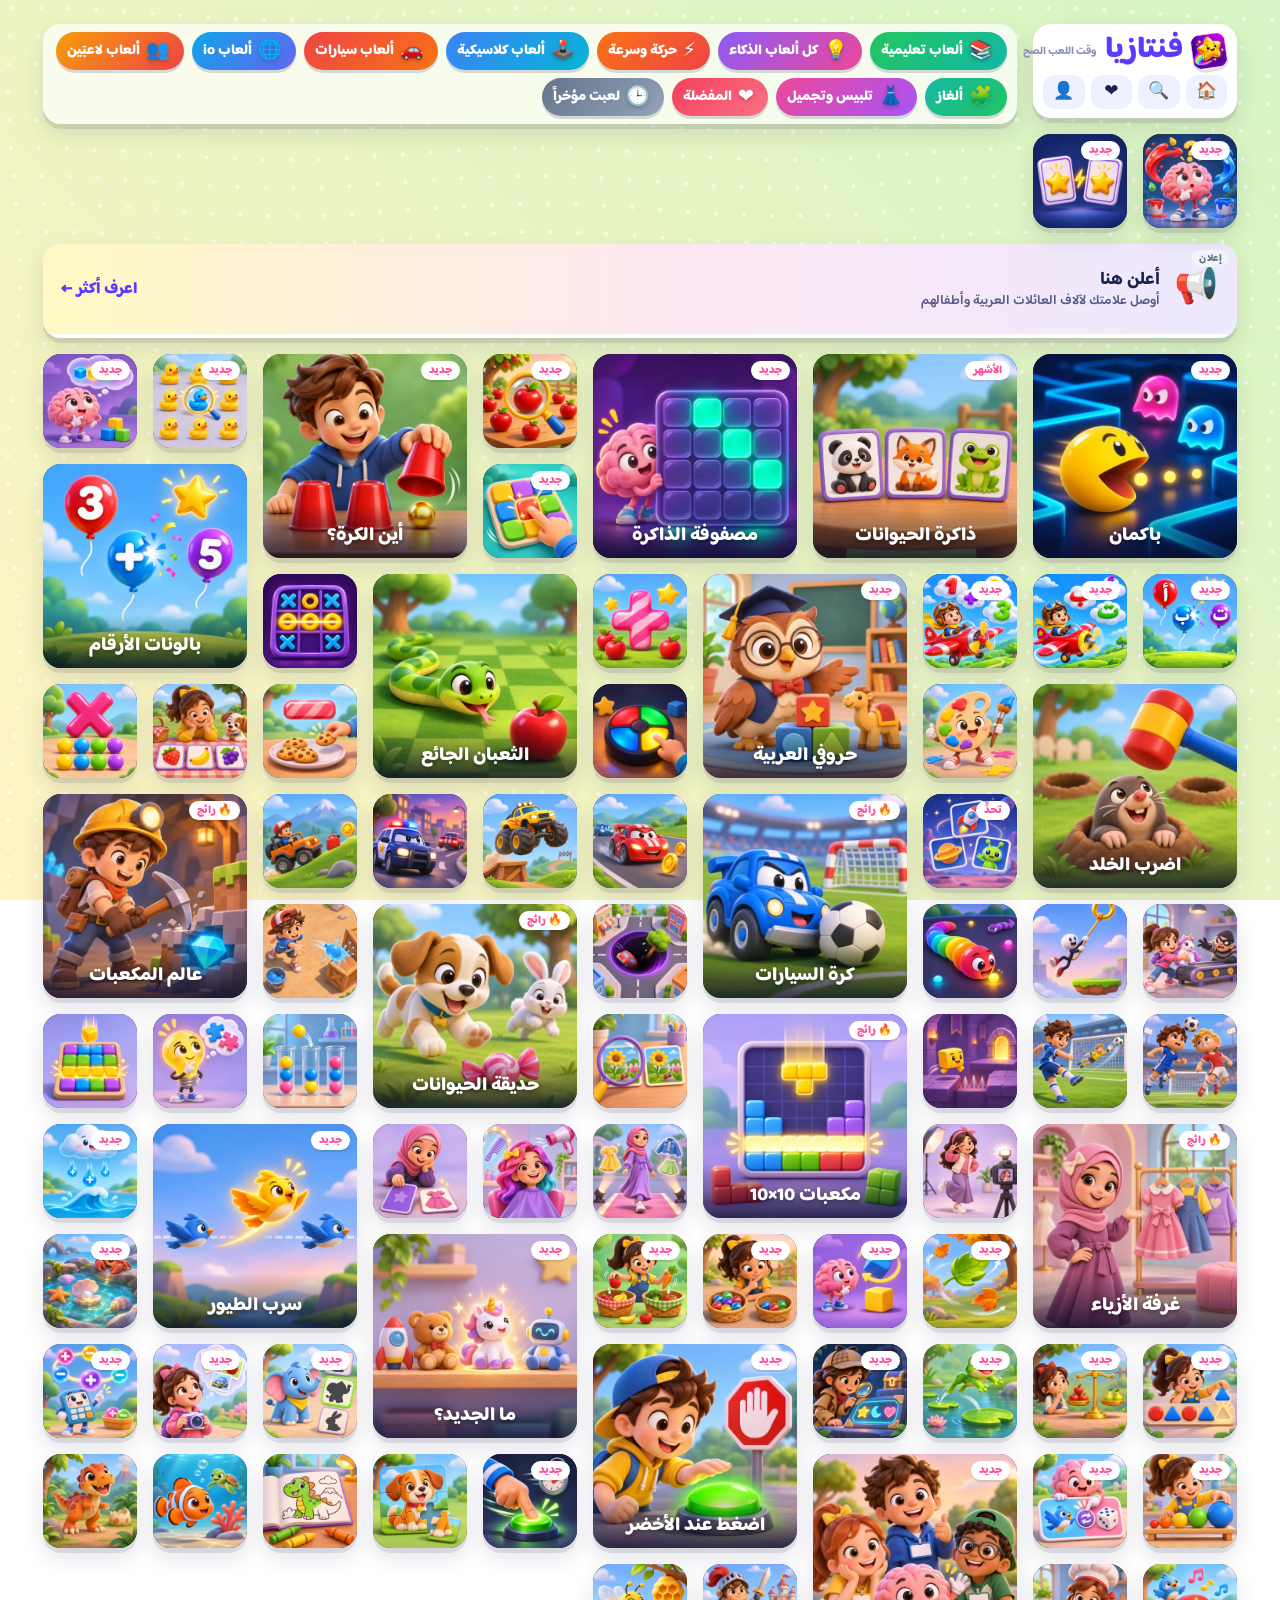
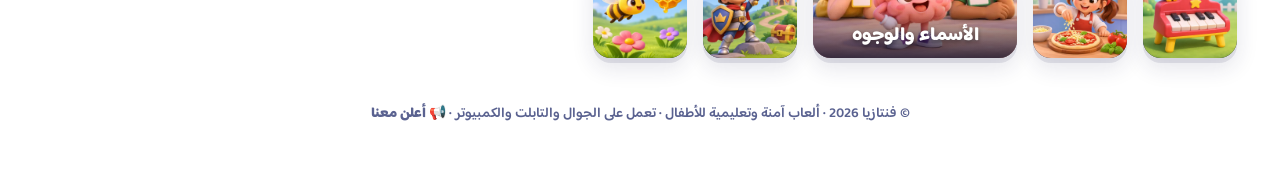
==== index.html @ c20908f9 "تحميل خلفية الموقع الحيّة bg.js" ====
<!doctype html>
<html lang="ar" dir="rtl">
<head>
<meta charset="utf-8">
<meta name="viewport" content="width=device-width, initial-scale=1, viewport-fit=cover">
<meta name="theme-color" content="#5b3cff">
<meta name="description" content="فنتازيا: ألعاب أطفال مجانية باللغة العربية، تعليمية وممتعة وآمنة، تعمل على الجوال والتابلت والكمبيوتر.">
<meta name="apple-mobile-web-app-capable" content="yes">
<meta name="mobile-web-app-capable" content="yes">
<title>فنتازيا | ألعاب أطفال مجانية بالعربي</title>
<link rel="icon" type="image/png" sizes="48x48" href="favicon.png">
<link rel="icon" type="image/png" sizes="192x192" href="icon-192.png">
<link rel="apple-touch-icon" href="apple-touch-icon.png">
<link rel="preconnect" href="https://fonts.googleapis.com">
<link rel="preconnect" href="https://fonts.gstatic.com" crossorigin>
<link href="https://fonts.googleapis.com/css2?family=Baloo+Bhaijaan+2:wght@500;700;800&display=swap" rel="stylesheet">
<link rel="stylesheet" href="css/style.css?v=20261123b">
</head>
<body>

<!-- ============ HOME ============ -->
<main id="view-home" class="home">
  <div class="grid" id="grid">
    <div class="logo-card">
      <a class="logo" href="#/" aria-label="فنتازيا - الرئيسية"><img class="mark mark-img" src="icon-192.png" alt="">فنتازيا<small>وقت اللعب الصح</small></a>
      <div class="logo-actions">
        <a class="icon-btn" href="#/" title="الرئيسية" aria-label="الرئيسية">🏠</a>
        <button class="icon-btn" data-open-search title="بحث" aria-label="بحث">🔍</button>
        <a class="icon-btn" href="#/cat/fav" title="المفضلة" aria-label="المفضلة">❤️</a>
      </div>
    </div>
    <nav class="cat-bar" id="cats" aria-label="التصنيفات"></nav>
  </div>
  <p class="footer">© فنتازيا 2026 · ألعاب آمنة وتعليمية للأطفال · تعمل على الجوال والتابلت والكمبيوتر · <a href="advertise.html" style="color:inherit;font-weight:800">📢 أعلن معنا</a></p>
</main>

<!-- ============ GAME ============ -->
<section id="view-game" class="game-view" hidden>
  <div class="game-layout">
    <div class="game-main">
      <div class="game-bar">
        <a class="bar-btn" href="#/" aria-label="رجوع">➡️</a>
        <a class="bar-logo" href="#/"><img class="mark mark-img" src="icon-192.png" alt=""><span>فنتازيا</span></a>
        <h1 id="gTitle"></h1>
        <button class="bar-btn" id="restartBtn" title="إعادة" aria-label="إعادة">🔄</button>
        <button class="bar-btn" id="favBtn" title="مفضلة" aria-label="إضافة للمفضلة">🤍</button>
        <button class="bar-btn" id="soundBtn" title="الصوت" aria-label="الصوت">🔊</button>
        <button class="bar-btn" id="fsBtn" title="ملء الشاشة" aria-label="ملء الشاشة">⛶</button>
      </div>
      <div class="stage-wrap" id="stageWrap"><div id="stage"></div><button class="fs-exit" id="fsExit" aria-label="الخروج من ملء الشاشة">✕ <span>خروج</span></button></div>
      <div class="info-card" id="gInfo"></div>
    </div>
    <aside class="related">
      <h3>🎮 ألعاب قد تعجبك</h3>
      <div class="grid" id="related"></div>
    </aside>
  </div>
</section>

<!-- ============ SEARCH ============ -->
<div class="search-ov" id="search" hidden>
  <div class="search-panel">
    <div class="search-row">
      <input id="q" type="search" placeholder="ابحث عن لعبة..." autocomplete="off" aria-label="ابحث عن لعبة">
      <button class="bar-btn" id="closeSearch" aria-label="إغلاق">✕</button>
    </div>
    <p class="search-hint" id="sHint"></p>
    <div class="grid" id="results"></div>
  </div>
</div>

<!-- ترتيب التحميل مهم: الأساس ثم المشترك ثم الألعاب ثم الكتالوج ثم الواجهة -->
<script src="js/core.js"></script>
<script src="js/lib.js"></script>
<script src="js/games/memory.js"></script>
<script src="js/games/ttt.js"></script>
<script src="js/games/snake.js"></script>
<script src="js/games/whack.js"></script>
<script src="js/games/balloons.js"></script>
<script src="js/games/planes.js"></script>
<script src="js/games/simon.js"></script>
<script src="js/games/math.js"></script>
<script src="js/games/colors.js"></script>
<script src="js/games/letters.js"></script>
<script src="js/games/carsoccer.js"></script>
<script src="js/games/racer.js"></script>
<script src="js/games/drive.js"></script>
<script src="js/games/police.js"></script>
<script src="js/games/miner.js"></script>
<script src="js/games/steal.js"></script>
<script src="js/games/hook.js"></script>
<script src="js/games/worms.js"></script>
<script src="js/games/hole.js"></script>
<script src="js/games/pets.js"></script>
<script src="js/games/boom.js"></script>
<script src="js/games/headball.js"></script>
<script src="js/games/penalty.js"></script>
<script src="js/games/devil.js"></script>
<script src="js/games/blocks.js"></script>
<script src="js/games/diffs.js"></script>
<script src="js/games/sort.js"></script>
<script src="js/games/brainq.js"></script>
<script src="js/games/dress.js"></script>
<script src="js/games/snap.js"></script>
<script src="js/games/runway.js"></script>
<script src="js/games/salon.js"></script>
<script src="js/games/pacman.js"></script>
<script src="js/games/jigsaw.js"></script>
<script src="js/games/coloring.js"></script>
<script src="js/games/sea.js"></script>
<script src="js/games/dinos.js"></script>
<script src="js/games/piano.js"></script>
<script src="js/games/kitchen.js"></script>
<script src="js/games/castle.js"></script>
<script src="js/games/bee.js"></script>
<script src="js/games/bmatrix.js"></script>
<script src="js/games/bstroop.js"></script>
<script src="js/games/bmatch.js"></script>
<script src="js/games/bcount.js"></script>
<script src="js/games/bcups.js"></script>
<script src="js/games/bodd.js"></script>
<script src="js/games/bdigits.js"></script>
<script src="js/games/bschulte.js"></script>
<script src="js/games/bflank.js"></script>
<script src="js/games/bdrops.js"></script>
<script src="js/games/bleaf.js"></script>
<script src="js/games/brot.js"></script>
<script src="js/games/bmore.js"></script>
<script src="js/games/bsort.js"></script>
<script src="js/games/bnew.js"></script>
<script src="js/games/btreasure.js"></script>
<script src="js/games/bpattern.js"></script>
<script src="js/games/bscale.js"></script>
<script src="js/games/bfrog.js"></script>
<script src="js/games/bcode.js"></script>
<script src="js/games/bgo.js"></script>
<script src="js/games/bshadow.js"></script>
<script src="js/games/bseen.js"></script>
<script src="js/games/bchain.js"></script>
<script src="js/games/bsize.js"></script>
<script src="js/games/bshift.js"></script>
<script src="js/games/bnames.js"></script>
<script src="js/games/breact.js"></script>
<script src="js/packs-catalog.js"></script>
<script src="js/app.js"></script>
<script src="js/account.js?v=20261125a"></script>
<script src="js/spaces.js?v=20261126a"></script>
<script src="js/totop.js"></script>
<script src="js/bg.js?v=20261126a"></script>
</body>
</html>
---- css/style.css ----
:root{
  --cell:94px; --gap:16px; --pad:24px; --r:18px;
  --bg:#cfe4ff; --ink:#1d2350; --brand:#5b3cff; --brand2:#ff4f9a; --card:#fff;
  --shadow:0 5px 0 rgba(29,35,80,.10),0 10px 22px rgba(29,35,80,.12);
  --safe-l:env(safe-area-inset-left,0px); --safe-r:env(safe-area-inset-right,0px);
}
*{box-sizing:border-box;-webkit-tap-highlight-color:transparent}
html,body{margin:0}
body{
  font-family:"Baloo Bhaijaan 2",Tahoma,system-ui,sans-serif;color:var(--ink);
  background:var(--bg);
  background-image:radial-gradient(rgba(255,255,255,.6) 2px,transparent 2.6px);
  background-size:28px 28px;min-height:100dvh;
  padding:env(safe-area-inset-top,0) var(--safe-r) env(safe-area-inset-bottom,0) var(--safe-l);
  overflow-x:hidden;
}
button{font:inherit;color:inherit;cursor:pointer;border:0;background:none;padding:0}
a{color:inherit;text-decoration:none}
[hidden]{display:none!important}
:focus-visible{outline:3px solid var(--brand);outline-offset:3px}

/* ============ HOME GRID (Poki-like) ============ */
.home{padding:var(--pad) var(--pad) 40px}
.home,.related,.search-panel{container-type:inline-size}
.grid{
  display:grid;grid-template-columns:repeat(auto-fill,var(--cell));grid-auto-rows:var(--cell);
  gap:var(--gap);grid-auto-flow:dense;justify-content:center;
}
.logo-card{
  grid-column:1/span 2;grid-row:1;position:sticky;top:12px;z-index:20;
  background:var(--card);border-radius:var(--r);box-shadow:var(--shadow);
  display:flex;flex-direction:column;justify-content:center;gap:6px;padding:8px 10px;
}
.logo{display:flex;align-items:center;gap:8px;font-weight:800;font-size:30px;line-height:1;color:var(--brand)}
.logo .mark{width:36px;height:36px;border-radius:12px;background:linear-gradient(135deg,#ffcf3f,#ff4f9a);display:grid;place-items:center;font-size:20px;transform:rotate(-8deg);box-shadow:0 3px 0 rgba(0,0,0,.12)}
.logo small{font-size:12px;color:#8a90b8;font-weight:700;margin-inline-start:auto}
.logo-actions{display:flex;gap:6px}
.icon-btn{flex:1;height:34px;border-radius:12px;background:#eef1ff;display:grid;place-items:center;font-size:17px;transition:transform .15s,background .15s}
.icon-btn:hover{background:#dfe4ff;transform:translateY(-2px)}

.tile{
  position:relative;border-radius:var(--r);overflow:hidden;box-shadow:var(--shadow);
  background:linear-gradient(145deg,var(--c1),var(--c2));display:grid;place-items:center;
  transition:transform .22s cubic-bezier(.3,1.6,.5,1),box-shadow .2s;isolation:isolate;text-align:center;
}
.tile::before{content:"";position:absolute;inset:0;z-index:-1;background:radial-gradient(circle at 28% 18%,rgba(255,255,255,.5),transparent 55%)}
.tile::after{content:"";position:absolute;inset:auto -20% -40% auto;width:70%;aspect-ratio:1;border-radius:50%;background:rgba(255,255,255,.12);z-index:-1}
.tile .emo{font-size:calc(var(--cell)*.5);line-height:1;color:#fff;font-weight:800;filter:drop-shadow(0 4px 4px rgba(0,0,0,.18));transition:transform .25s}
.tile.big .emo{font-size:calc(var(--cell)*1.02)}
.tile .name{
  position:absolute;inset-inline:0;bottom:0;padding:22px 6px 6px;font-weight:800;color:#fff;
  font-size:14px;line-height:1.15;background:linear-gradient(transparent,rgba(0,0,0,.55));
  opacity:0;transform:translateY(8px);transition:.2s;
}
.tile.big .name{font-size:clamp(15px,calc(var(--cell)*.2),22px);opacity:1;transform:none;padding-bottom:10px}
.tile.big .emo{margin-bottom:12%}
.tile .badge{position:absolute;top:7px;inset-inline-start:7px;background:#fff;color:var(--brand2);font-size:11px;font-weight:800;padding:0 8px;border-radius:99px;box-shadow:0 2px 0 rgba(0,0,0,.1)}
.tile.soon{filter:saturate(.25) brightness(1.05);cursor:default}
.tile.soon .badge{color:#667}
.tile:active{transform:scale(.96)}
@media (hover:hover){
  .tile:hover,.tile:focus-visible{transform:scale(1.07) rotate(-1.5deg);z-index:5;box-shadow:0 10px 0 rgba(29,35,80,.10),0 18px 30px rgba(29,35,80,.22)}
  .tile:hover .name,.tile:focus-visible .name{opacity:1;transform:none}
  .tile:hover .emo{transform:scale(1.12) rotate(4deg)}
}
.tile.big{grid-column:span 2;grid-row:span 2}

/* صور الألعاب الاحترافية + حركة حيّة عند المرور أو اللمس (فكرة معاينة بوكي بدون فيديو) */
.tile.has-img{background:#1d2350}
.tile.has-img::before{z-index:1;background:linear-gradient(to top,rgba(0,0,0,.35),transparent 45%);opacity:0;transition:opacity .25s;pointer-events:none}
.tile.has-img::after{inset:0;width:auto;aspect-ratio:auto;border-radius:0;z-index:2;pointer-events:none;background:linear-gradient(115deg,transparent 30%,rgba(255,255,255,.55) 47%,rgba(255,255,255,.12) 55%,transparent 70%);transform:translateX(-130%)}
.tile.has-img .emo{display:none}
.tile .thumb{position:absolute;inset:0;width:100%;height:100%;object-fit:cover;z-index:0;transition:transform .5s cubic-bezier(.2,.8,.2,1),filter .3s;-webkit-user-drag:none;user-select:none}
.tile.has-img .name,.tile.has-img .badge{z-index:3}
.tile.has-img .name{background:linear-gradient(transparent,rgba(10,12,40,.78));text-shadow:0 2px 4px rgba(0,0,0,.45)}
.tile.soon.has-img{filter:none}.tile.soon .thumb{filter:saturate(.45) brightness(.92)}
@keyframes alive{0%{transform:scale(1.08) translate(0,0)}50%{transform:scale(1.15) translate(-2.5%,-1.5%)}100%{transform:scale(1.1) translate(2%,-2.5%)}}
@keyframes shine{to{transform:translateX(130%)}}
@keyframes tapsq{0%{transform:scale(1)}35%{transform:scale(.9)}70%{transform:scale(1.06)}100%{transform:scale(1.02)}}
@media (hover:hover){
  .tile.has-img:hover{transform:perspective(700px) rotateX(var(--rx,0deg)) rotateY(var(--ry,0deg)) scale(1.07)}
  .tile.has-img:hover .thumb{animation:alive 4s ease-in-out infinite alternate}
  .tile.has-img:hover::after{animation:shine .8s ease-out}
  .tile.has-img:hover::before{opacity:1}
  .tile.soon.has-img:hover .thumb{filter:saturate(.85)}
}
.tile.has-img.tap{animation:tapsq .32s ease}
.tile.has-img.tap .thumb{transform:scale(1.14)}
.tile.has-img.tap::after{animation:shine .45s ease-out}
.tile.has-img.tap .name{opacity:1;transform:none}

.cat-head{
  grid-column:span 3;display:flex;align-items:center;gap:12px;padding:0 16px;color:#fff;
  border-radius:var(--r);box-shadow:var(--shadow);background:linear-gradient(135deg,var(--c1),var(--c2));
}
.cat-head span{font-size:calc(var(--cell)*.45)}
.cat-head h1{margin:0;font-size:clamp(18px,calc(var(--cell)*.26),28px);line-height:1.1}
.cat-head small{opacity:.9;font-weight:700}
.empty{grid-column:1/-1;display:grid;place-items:center;background:#fff9;border-radius:var(--r);font-weight:700;color:#556}

.sec-title{text-align:center;margin:40px 0 14px;font-size:clamp(20px,3vw,28px)}
.cat-tile{
  grid-column:span 2;border-radius:var(--r);box-shadow:var(--shadow);display:flex;align-items:center;gap:10px;
  padding:0 14px;color:#fff;font-weight:800;font-size:clamp(14px,calc(var(--cell)*.19),20px);line-height:1.15;
  background:linear-gradient(135deg,var(--c1),var(--c2));transition:transform .2s cubic-bezier(.3,1.6,.5,1);
}
.cat-tile span{font-size:calc(var(--cell)*.42);filter:drop-shadow(0 3px 3px rgba(0,0,0,.2))}
@media (hover:hover){.cat-tile:hover{transform:scale(1.05)}}
.cat-bar{grid-column:3/-1;grid-row:1/span var(--cr,1);display:flex;flex-wrap:wrap;align-content:center;align-items:center;gap:8px;min-width:0;padding:2px 0}
.cat-chip{display:inline-flex;align-items:center;gap:6px;height:38px;padding:0 14px 0 11px;border-radius:99px;color:#fff;font-weight:800;font-size:14px;white-space:nowrap;background:linear-gradient(135deg,var(--c1),var(--c2));box-shadow:0 3px 0 rgba(29,35,80,.16);transition:transform .15s cubic-bezier(.3,1.6,.5,1)}
.cat-chip span{font-size:19px;line-height:1;filter:drop-shadow(0 2px 2px rgba(0,0,0,.2))}
.cat-chip.on{box-shadow:0 0 0 3px #fff,0 0 0 6px var(--c1)}
@media (hover:hover){.cat-chip:hover{transform:translateY(-2px) scale(1.04)}}
.logo small{white-space:nowrap;font-size:11px}
.cat-bar.two{display:grid;grid-template-rows:repeat(2,auto);grid-auto-flow:column;justify-content:start;overflow-x:auto;overflow-y:hidden;scrollbar-width:none;gap:6px;-webkit-mask-image:linear-gradient(to left,transparent 0,#000 40px);mask-image:linear-gradient(to left,transparent 0,#000 40px)}
.cat-bar.two::-webkit-scrollbar{display:none}
@media (max-width:1023px){.cat-chip{height:34px;font-size:13px;padding:0 11px 0 9px;gap:5px}.cat-chip span{font-size:17px}.cat-bar{gap:6px}}
.footer{text-align:center;color:#5a6290;font-weight:600;font-size:14px;padding:30px 16px 10px}

/* ============ SEARCH ============ */
.search-ov{position:fixed;inset:0;z-index:60;background:rgba(29,35,80,.45);backdrop-filter:blur(6px);overflow:auto;padding:max(12px,env(safe-area-inset-top)) var(--pad) 24px}
.search-panel{max-width:1100px;margin:0 auto;background:var(--bg);border-radius:24px;padding:16px;box-shadow:var(--shadow);animation:pop .25s}
.search-row{display:flex;gap:8px;margin-bottom:16px}
.search-row input{flex:1;min-width:0;height:52px;border-radius:16px;border:3px solid transparent;padding:0 16px;font:inherit;font-size:20px;font-weight:700;color:var(--ink);background:#fff;outline:none}
.search-row input:focus{border-color:var(--brand)}
.search-hint{text-align:center;color:#5a6290;font-weight:700;margin:4px 0 12px}

/* ============ GAME VIEW ============ */
.game-view{padding:12px var(--pad) 32px}
.game-layout{display:grid;grid-template-columns:minmax(0,1fr) 330px;gap:20px;max-width:1500px;margin:0 auto;align-items:start}
.game-bar{display:flex;align-items:center;gap:8px;background:#fff;border-radius:var(--r);padding:7px;box-shadow:var(--shadow);margin-bottom:12px}
.game-bar h1{font-size:clamp(16px,2.2vw,24px);margin:0 4px;flex:1;min-width:0;white-space:nowrap;overflow:hidden;text-overflow:ellipsis}
.bar-btn{width:42px;height:42px;border-radius:12px;background:#eef1ff;font-size:19px;display:grid;place-items:center;flex:none;transition:transform .15s,background .15s}
.bar-btn:hover{background:#dfe4ff}
.bar-btn:active{transform:scale(.92)}
.bar-btn.on{background:#ffe1ee}
.bar-logo{display:flex;align-items:center;gap:6px;font-weight:800;color:var(--brand);font-size:22px;padding-inline:4px}
.bar-logo .mark{width:30px;height:30px;font-size:16px;border-radius:10px;background:linear-gradient(135deg,#ffcf3f,#ff4f9a);display:grid;place-items:center;transform:rotate(-8deg)}
.stage-wrap{position:relative;background:#1d2350;border-radius:calc(var(--r) + 6px);padding:7px;box-shadow:var(--shadow)}
#stage{
  position:relative;height:clamp(380px,calc(100dvh - 200px),780px);border-radius:var(--r);overflow:hidden;
  background:linear-gradient(160deg,#fff7e0,#ffe3f1 60%,#e3e9ff);container-type:size;user-select:none;-webkit-user-select:none;touch-action:manipulation;
}
.stage-wrap:fullscreen{padding:0;border-radius:0;background:#1d2350}
.stage-wrap:fullscreen #stage{height:100dvh;border-radius:0}
.stage-wrap.pseudo-fs{position:fixed;inset:0;z-index:100;padding:env(safe-area-inset-top) var(--safe-r) env(safe-area-inset-bottom) var(--safe-l);border-radius:0}
.stage-wrap.pseudo-fs #stage{height:100%;border-radius:0}
.info-card{background:#fff;border-radius:var(--r);box-shadow:var(--shadow);padding:16px 18px;margin-top:14px}
.info-card h2{margin:0 0 6px;font-size:22px}
.info-card p{margin:6px 0;line-height:1.7;color:#454b75}
.chips{display:flex;flex-wrap:wrap;gap:6px}
.chip{background:#eef1ff;border-radius:99px;padding:2px 12px;font-weight:700;font-size:14px}
.related{position:sticky;top:12px}
.related h3{margin:0 0 10px;font-size:20px}
.related .grid{justify-content:start}

/* ============ IN-GAME UI ============ */
.hud{position:absolute;top:10px;inset-inline:10px;display:flex;justify-content:space-between;align-items:center;gap:6px;z-index:3;flex-wrap:wrap;pointer-events:none}
.pill{background:#fff;border-radius:99px;padding:3px 14px;font-weight:800;font-size:clamp(13px,3.6cqmin,19px);box-shadow:0 3px 0 rgba(29,35,80,.12);white-space:nowrap}
.body{position:absolute;inset:var(--hud,58px) 10px 10px;display:grid;place-items:center}
.overlay{position:absolute;inset:0;z-index:10;display:grid;place-items:center;padding:16px;background:rgba(29,35,80,.55);backdrop-filter:blur(4px);animation:fade .2s}
.overlay.start{background:linear-gradient(145deg,var(--c1),var(--c2))}
.overlay.start::before{content:"";position:absolute;inset:0;background:radial-gradient(rgba(255,255,255,.25) 2px,transparent 3px);background-size:26px 26px}
.ov-card{max-height:calc(100% - 8px);overflow:auto;position:relative;background:#fff;border-radius:28px;padding:clamp(14px,4cqmin,28px) clamp(16px,5cqmin,36px);text-align:center;max-width:min(92%,460px);box-shadow:0 8px 0 rgba(0,0,0,.12);animation:pop .35s cubic-bezier(.3,1.6,.5,1)}
.ov-emo{font-size:clamp(46px,16cqmin,96px);line-height:1.1;animation:bob 2s ease-in-out infinite}
.ov-card h2{margin:4px 0;font-size:clamp(20px,6cqmin,34px)}
.ov-card p{margin:4px 0 12px;color:#555b85;font-weight:600;font-size:clamp(13px,3.6cqmin,17px);line-height:1.6}
.ov-btns{display:flex;gap:10px;justify-content:center;flex-wrap:wrap}
.play-btn{background:linear-gradient(#4ade80,#16a34a);color:#fff;font-weight:800;font-size:clamp(18px,5cqmin,26px);padding:8px 30px;border-radius:99px;box-shadow:0 6px 0 #0f7a35;transition:transform .1s}
.play-btn.alt{background:linear-gradient(#a5b4fc,#6366f1);box-shadow:0 6px 0 #3f43b5}
.play-btn:active{transform:translateY(4px);box-shadow:0 2px 0 #0f7a35}
.stars{font-size:clamp(22px,7cqmin,36px);letter-spacing:4px}
.stars .dim{filter:grayscale(1);opacity:.35}
.next-hint{margin-top:12px;font-weight:700;color:#8a90b8;font-size:clamp(12px,3.2cqmin,15px)}
.lvl{background:linear-gradient(135deg,var(--a),var(--b));color:#fff}
.diff-label{font-weight:800;margin:2px 0 8px;color:#555b85;font-size:clamp(13px,3.6cqmin,17px)}
.diffs{display:grid;grid-template-columns:repeat(3,1fr);min-width:min(360px,78cqw);gap:clamp(6px,2cqmin,12px)}
.diff-btn{display:flex;flex-direction:column;align-items:center;padding:clamp(6px,1.6cqmin,12px) 4px;border-radius:18px;color:#fff;background:linear-gradient(var(--a),var(--b));box-shadow:0 5px 0 var(--s);transition:transform .12s;line-height:1.25;min-width:0}
.diff-btn .de{font-size:clamp(22px,7cqmin,38px)}
.diff-btn b{font-size:clamp(16px,4.6cqmin,24px)}
.diff-btn small{font-size:clamp(10px,2.6cqmin,13px);font-weight:700;opacity:.95;white-space:nowrap}
.diff-btn:hover{transform:translateY(-3px)}
.diff-btn:active{transform:translateY(3px);box-shadow:0 2px 0 var(--s)}
.diff-btn.sel{outline:3px solid var(--ink);outline-offset:3px}
.levels-note{font-weight:700;color:var(--brand)!important}
.stroop{font-size:clamp(48px,20cqmin,150px);font-weight:800;line-height:1.1}
.big-pic{font-size:clamp(70px,28cqmin,200px);line-height:1}
.hud .lvl{pointer-events:auto;cursor:pointer;border:0;font:inherit;font-weight:800;font-size:clamp(13px,3.6cqmin,19px);display:inline-flex;align-items:center;gap:4px;transition:transform .12s,filter .12s}
.hud .lvl:hover{transform:translateY(-2px);filter:brightness(1.08)}
.hud .lvl:active{transform:scale(.95)}
.hud .lvl .chev{background:rgba(255,255,255,.3);border-radius:99px;width:1.25em;height:1.25em;display:inline-grid;place-items:center;font-size:.8em}
#stage.paused .bal,#stage.paused .cloud,#stage.paused .tbar i{animation-play-state:paused}
.fs-exit{display:none;position:absolute;z-index:30;top:calc(14px + env(safe-area-inset-top,0px));left:calc(14px + env(safe-area-inset-left,0px));align-items:center;gap:6px;height:44px;padding:0 16px;border-radius:99px;background:rgba(29,35,80,.85);color:#fff;font-weight:800;font-size:16px;box-shadow:0 4px 0 rgba(0,0,0,.25);backdrop-filter:blur(4px);transition:transform .12s,background .12s}
.fs-exit:hover{background:#ef4444;transform:scale(1.05)}
.stage-wrap:fullscreen .fs-exit,.stage-wrap.pseudo-fs .fs-exit{display:flex}
.stage-wrap:fullscreen .hud,.stage-wrap.pseudo-fs .hud{inset-inline-end:130px}
@container (max-width:420px){.hud .lvl{font-size:12px;padding:3px 10px}}
.fx{position:absolute;inset:0;width:100%;height:100%;pointer-events:none;z-index:25}
.result{display:flex;justify-content:center;align-items:baseline;gap:10px;margin:4px 0 0;font-weight:800;line-height:1.05}
.result b{font-size:clamp(40px,13cqmin,72px)}
.result span{font-size:clamp(18px,5cqmin,28px);color:#8a90b8}
.result.ok b:first-child{color:#16a34a}.result.bad b:first-child{color:#dc2626}
.result-label{font-weight:700;color:#8a90b8;font-size:clamp(12px,3.2cqmin,15px);margin-bottom:2px}
.kbnav .ov-btns{flex-direction:column;align-items:stretch}
.kbnav .ov-btns .play-btn{background:linear-gradient(#cbd5e1,#94a3b8);box-shadow:0 6px 0 #64748b;transition:transform .12s,background .15s}
.kbnav .ov-btns .play-btn.kb-sel{background:linear-gradient(#4ade80,#16a34a);box-shadow:0 6px 0 #0f7a35;transform:scale(1.04)}
.kbnav{padding:clamp(12px,3cqmin,22px) clamp(16px,4cqmin,30px)}
.kbnav .ov-emo{font-size:clamp(34px,9cqmin,60px)}
.kbnav .stars{font-size:clamp(18px,5cqmin,28px)}
.kbnav h2{font-size:clamp(18px,5cqmin,28px)}
.kbnav p{margin:4px 0 10px}
.kbnav .ov-btns{gap:12px}
.kbnav .ov-btns .play-btn{font-size:clamp(16px,4.2cqmin,22px);padding:6px 26px}
@container (max-height:680px){.kbnav .ov-emo{display:none}}
@container (max-height:520px){.kbnav .stars,.kbnav .result-label{display:none}}
.ov-card{scrollbar-width:thin}
.lv-card{width:min(96%,500px);max-width:min(96%,500px)}
.lv-head{display:flex;align-items:center;justify-content:center;gap:10px}
.lv-emo{font-size:clamp(30px,8cqmin,48px);line-height:1}
.lv-card h2{margin:0}
.lv-card p{margin:6px 0 10px}
.lv-card .diffs{min-width:0;gap:8px}
.lv-card .diff-btn{flex-direction:row;justify-content:center;gap:6px;padding:7px 4px;border-radius:14px;opacity:.55;transform:scale(.96)}
.lv-card .diff-btn.sel{opacity:1;transform:none}
.lv-card .diff-btn .de{font-size:clamp(16px,4.4cqmin,22px)}
.lv-card .diff-btn b{font-size:clamp(14px,3.8cqmin,19px)}
.lv-card .diff-btn small{font-size:11px;background:rgba(255,255,255,.25);border-radius:99px;padding:0 6px}
.stages{display:grid;grid-template-columns:repeat(5,1fr);gap:clamp(6px,1.8cqmin,11px);margin:14px 0 16px}
.stg{position:relative;aspect-ratio:1/.85;border-radius:14px;background:#eef1ff;box-shadow:0 4px 0 #c9cff5;font-weight:800;font-size:clamp(16px,4.6cqmin,24px);display:grid;place-items:center;color:var(--ink);transition:transform .12s}
.stg:not(.locked):hover{transform:translateY(-3px)}
.stg.ok{background:linear-gradient(#fef08a,#facc15);box-shadow:0 4px 0 #ca8a04}
.stg i{position:absolute;top:-9px;inset-inline-end:-7px;font-style:normal;font-size:.75em;filter:drop-shadow(0 2px 1px rgba(0,0,0,.2))}
.stg.next{background:linear-gradient(var(--a),var(--b));color:#fff;box-shadow:0 4px 0 var(--s);animation:bob 1.6s ease-in-out infinite}
.stg.locked{background:#e5e7eb;box-shadow:0 4px 0 #cbd5e1;font-size:clamp(14px,3.8cqmin,20px);cursor:not-allowed;filter:grayscale(.4)}
.lv-card .ov-btns{flex-direction:column;align-items:stretch;gap:10px}
.result.mid b:first-child{color:#f59e0b}
.lvlup{margin:12px 0 14px;padding:12px 14px;border-radius:18px;color:#fff;background:linear-gradient(135deg,var(--a),var(--b));box-shadow:0 5px 0 var(--s);animation:lvlpop .6s cubic-bezier(.3,1.6,.5,1) .3s both}
.lvlup-k{font-weight:700;font-size:clamp(13px,3.4cqmin,16px);opacity:.95}
.lvlup-n{font-weight:800;font-size:clamp(24px,7cqmin,38px);line-height:1.2}
.lvlup-s{font-weight:700;font-size:clamp(12px,3.2cqmin,15px);opacity:.9}
@keyframes lvlpop{from{transform:scale(.5) translateY(20px)}}
.result.vs b:last-child{color:#dc2626}
.lv-card{overflow-x:hidden}
@container (max-width:380px){.lv-card{padding:12px 10px}.lv-head h2{font-size:19px}.lv-emo{font-size:26px}
 .lv-card .diffs{gap:5px}.lv-card .diff-btn{flex-direction:column;gap:0;padding:5px 2px}.lv-card .diff-btn .de{font-size:16px}.lv-card .diff-btn b{font-size:14px}
 .stages{gap:5px}.stg{aspect-ratio:1;font-size:15px;border-radius:10px}.stg i{top:-6px;inset-inline-end:-4px}
 .lv-card .play-btn{font-size:16px;padding:7px 10px}.lv-card .next-hint{font-size:11px}}
@container (max-height:520px){.lv-card p,.lv-card .next-hint{display:none}.stages{margin:8px 0 10px}.stg{aspect-ratio:1/.6}}
.kb-hint{margin-top:14px;font-size:12px;color:#a0a6c8;font-weight:700}
@media (hover:none){.kb-hint{display:none}}
.choice .cap{display:block;font-size:clamp(16px,4.6cqmin,28px);line-height:1.3;visibility:hidden}
.choice.show-cap .cap{visibility:visible;animation:pop .35s}
.ltr-choice{font-size:1.25em;line-height:1.4}
.q-word{font-size:clamp(20px,6cqmin,40px);font-weight:800;color:var(--brand);visibility:hidden;line-height:1.3}
.q-word.show{visibility:visible;animation:pop .35s}
.sub-h{font-weight:800;color:#16a34a;font-size:clamp(13px,3.6cqmin,17px);margin-top:2px}
.coach{position:absolute;z-index:30;left:50%;bottom:10px;transform:translateX(-50%);width:max-content;max-width:min(92%,480px);background:rgba(29,35,80,.8);color:#fff;border-radius:16px;padding:7px 16px 4px;text-align:center;box-shadow:0 6px 0 rgba(0,0,0,.18);backdrop-filter:blur(4px);pointer-events:none}
.coach.pop .coach-txt{animation:coachIn .35s ease-out}
@keyframes coachIn{from{transform:translateY(6px) scale(.96)}}
#stage:has(.tbar) .coach{bottom:40px}
.coach-txt{font-weight:800;font-size:clamp(14px,3.4cqmin,19px);line-height:1.45}
.coach-dots{display:flex;gap:5px;justify-content:center;margin:6px 0 2px}.coach-dots i{width:7px;height:7px;border-radius:50%;background:rgba(255,255,255,.35)}.coach-dots i.on{background:#facc15}
.coach-skip{pointer-events:auto;font:inherit;font-size:12px;font-weight:700;color:#c7d2fe;background:none;border:0;cursor:pointer;text-decoration:underline;padding:2px 8px}
.stage-wrap.practicing::before{content:"🎓 تدريب";position:absolute;top:-15px;left:50%;transform:translateX(-50%);z-index:40;background:linear-gradient(#fde047,#f59e0b);color:#1d2350;font-weight:800;font-size:17px;padding:3px 20px;border-radius:99px;box-shadow:0 4px 0 #b45309;animation:tbob 2s ease-in-out infinite;pointer-events:none;white-space:nowrap}
.stage-wrap:fullscreen.practicing::before,.stage-wrap.pseudo-fs.practicing::before{top:12px}
@keyframes tbob{50%{transform:translate(-50%,-4px)}}
.tbar{position:absolute;inset-inline:12px;bottom:12px;height:14px;border-radius:99px;background:rgba(29,35,80,.12);overflow:hidden;z-index:3;box-shadow:inset 0 2px 3px rgba(0,0,0,.08)}
.tbar i{display:block;height:100%;width:100%;border-radius:inherit;background:linear-gradient(90deg,#22c55e,#4ade80);transition:width .1s linear,background .3s}
.tbar.low i{background:linear-gradient(90deg,#dc2626,#f87171);animation:tpulse .45s ease-in-out infinite alternate}
@keyframes tpulse{to{opacity:.6}}
@container (max-height:440px){.ov-card p{display:none}.ov-emo{font-size:38px}.ov-card h2{font-size:20px}.diff-label{display:none}}

/* memory */
.mem-grid{display:grid;grid-template-columns:repeat(var(--cols),minmax(0,1fr));grid-template-rows:repeat(var(--rows),minmax(0,1fr));gap:min(2cqmin,12px);width:min(96cqw,calc((100cqh - var(--hud,58px) - 16px) * var(--cols) / var(--rows)));aspect-ratio:var(--cols)/var(--rows)}
.mem-card{position:relative;border-radius:min(3cqmin,16px);transition:transform .35s;transform-style:preserve-3d;font-size:min(calc(70cqmin / var(--rows)),64px)}
.mem-card span{position:absolute;inset:0;display:grid;place-items:center;backface-visibility:hidden;-webkit-backface-visibility:hidden;border-radius:inherit;box-shadow:0 4px 0 rgba(0,0,0,.15)}
.mem-card .f{background:linear-gradient(145deg,#7c5cff,#5b3cff);color:#ffd84d;font-size:.6em}
.mem-card .bk{background:#fff;transform:rotateY(180deg)}
.mem-card.flip{transform:rotateY(180deg)}
.mem-card.ok .bk{background:#c9f7d8;animation:pop .4s}

/* tic tac toe */
.ttt{display:grid;grid-template-columns:repeat(3,minmax(0,1fr));grid-template-rows:repeat(3,minmax(0,1fr));gap:min(2.5cqmin,14px);width:min(88cqw,calc(100cqh - var(--hud,58px) - 16px));aspect-ratio:1}
.cell{min-width:0;min-height:0;overflow:hidden;line-height:1;padding:0;background:#fff;border-radius:min(4cqmin,22px);font-size:min(17cqmin,110px);display:grid;place-items:center;box-shadow:0 5px 0 #c9cff5}
.cell.on{animation:pop .3s}
.cell.win{background:#fff3b0}

/* snake */
.snake-body{display:flex;align-items:center;justify-content:center;gap:12px}
.snake-body canvas{border-radius:14px;box-shadow:0 5px 0 rgba(0,0,0,.15);touch-action:none}
.dpad{display:grid;grid-template-columns:repeat(3,58px);grid-template-rows:repeat(2,58px);gap:6px;direction:ltr}
.dpad button{background:#fff;border-radius:16px;font-size:24px;box-shadow:0 4px 0 #c9cff5}
.dpad button:active{transform:translateY(3px);box-shadow:0 1px 0 #c9cff5}
.dpad [data-d=u]{grid-column:2;grid-row:1}.dpad [data-d=l]{grid-column:1;grid-row:2}.dpad [data-d=d]{grid-column:2;grid-row:2}.dpad [data-d=r]{grid-column:3;grid-row:2}

/* whack */
.holes{display:grid;grid-template-columns:repeat(3,minmax(0,1fr));grid-template-rows:repeat(3,minmax(0,1fr));gap:3cqmin;width:min(90cqw,calc(100cqh - var(--hud,58px) - 16px));aspect-ratio:1}
.hole{position:relative;border-radius:50%;overflow:hidden;background:radial-gradient(ellipse at 50% 72%,#4a2c14 0 40%,#7a4f2a 41% 55%,#8bd450 56%)}
.mole{position:absolute;inset:0;display:grid;place-items:center;font-size:min(17cqmin,100px);transform:translateY(85%);transition:transform .14s}
.hole.up .mole{transform:translateY(4%)}
.hole.hit .mole{transform:translateY(4%) scale(.8) rotate(18deg);filter:grayscale(.6)}
.hole.hit::after{content:"💥";position:absolute;inset:0;display:grid;place-items:center;font-size:min(14cqmin,80px);animation:pop .3s}

/* balloons */
.sky{position:absolute;inset:0;overflow:hidden;background:linear-gradient(#bfe6ff,#e9f7ff)}
.bal{position:absolute;bottom:-25cqmin;font-size:clamp(46px,15cqmin,100px);line-height:1;animation:rise var(--d) linear forwards;translate:-50% 0;touch-action:none}
.bal.pop{animation:burst .2s forwards}
@keyframes rise{to{transform:translateY(calc(-100cqh - 40cqmin))}}
@keyframes burst{to{transform:scale(1.8);opacity:0}}
.cloud{position:absolute;font-size:12cqmin;opacity:.9;animation:drift 30s linear infinite}
@keyframes drift{from{transform:translateX(-30cqw)}to{transform:translateX(130cqw)}}

/* simon */
.simon{display:grid;grid-template-columns:repeat(var(--cols),minmax(0,1fr));grid-template-rows:repeat(var(--rows),minmax(0,1fr));gap:min(2.6cqmin,16px);width:min(90cqw,calc((100cqh - var(--hud,58px) - 20px) * var(--cols) / var(--rows)));aspect-ratio:var(--cols)/var(--rows)}
.pad{display:grid;place-items:center;min-width:0;min-height:0;padding:0;color:rgba(255,255,255,.85);font-size:min(calc(26cqmin / var(--rows)),56px);line-height:1;border-radius:min(4cqmin,26px);opacity:.5;transition:opacity .1s,transform .1s,filter .1s;box-shadow:inset 0 -10px 0 rgba(0,0,0,.18)}
.simon.four .pad:nth-child(1){border-start-start-radius:50%}.simon.four .pad:nth-child(2){border-start-end-radius:50%}.simon.four .pad:nth-child(3){border-end-start-radius:50%}.simon.four .pad:nth-child(4){border-end-end-radius:50%}
.pad span{text-shadow:0 2px 2px rgba(0,0,0,.2);pointer-events:none}
.pad.lit{opacity:1;transform:scale(1.04);filter:brightness(1.25)}

/* quiz */
.quiz{display:flex;flex-direction:column;align-items:center;justify-content:center;gap:4cqmin;width:100%;height:100%}
.q{font-size:clamp(34px,15cqmin,130px);font-weight:800;line-height:1.1;text-align:center}
.q-hint{font-size:clamp(15px,4.4cqmin,24px);font-weight:700;color:#555b85;margin-top:1cqmin}
.big-letter{font-size:clamp(70px,28cqmin,200px);color:var(--brand);line-height:1.5;margin:-.15em 0 .1em;text-shadow:0 6px 0 rgba(91,60,255,.18)}
.blob{width:clamp(80px,32cqmin,240px);aspect-ratio:1;border-radius:42% 58% 55% 45%/50% 45% 55% 50%;margin:auto;box-shadow:inset 0 -12px 0 rgba(0,0,0,.15),0 6px 0 rgba(0,0,0,.08);animation:wobble 3s ease-in-out infinite}
.choices{display:grid;grid-template-columns:repeat(2,1fr);gap:2.5cqmin;width:min(94cqw,680px)}
.choices.n3{grid-template-columns:repeat(3,1fr)}
@container (min-aspect-ratio:3/2){.choices.n4{grid-template-columns:repeat(4,1fr)}}
.choice{background:#fff;border-radius:18px;padding:min(2.4cqmin,16px) 6px;font-size:clamp(20px,7cqmin,50px);font-weight:800;box-shadow:0 5px 0 #c9cff5;transition:transform .1s;line-height:1.2}
.choice .pic{font-size:1.5em}
.choice:active{transform:translateY(3px)}
.choice.ok{background:#4ade80;color:#fff;box-shadow:0 5px 0 #16a34a;animation:pop .35s}
.choice.bad{background:#f87171;color:#fff;box-shadow:0 5px 0 #b91c1c;animation:shake .4s}

.toast{position:fixed;bottom:calc(20px + env(safe-area-inset-bottom));left:50%;translate:-50% 0;background:var(--ink);color:#fff;padding:10px 22px;border-radius:99px;font-weight:700;z-index:200;box-shadow:var(--shadow);animation:pop .25s}

@keyframes pop{from{transform:scale(.6);opacity:0}}
@keyframes fade{from{opacity:0}}
@keyframes bob{50%{transform:translateY(-8px) rotate(-4deg)}}
@keyframes shake{25%{transform:translateX(-6px)}75%{transform:translateX(6px)}}
@keyframes wobble{50%{border-radius:55% 45% 48% 52%/45% 55% 45% 55%;transform:rotate(6deg)}}

/* ============ RESPONSIVE ============ */
@media (min-width:1600px){:root{--cell:108px;--gap:18px}}
@media (min-width:600px) and (max-width:1023px){:root{--cell:88px;--gap:12px;--pad:16px}}
@media (max-width:1023px){
  .game-layout{grid-template-columns:minmax(0,1fr)}
  .related{position:static}
  .related .grid{justify-content:center}
}
/* phones: 4 columns on large phones, 3 on normal */
@media (max-width:599px){
  :root{--pad:12px;--gap:10px;--r:15px;--cell:calc((100cqw - var(--gap)*3) / 4 - .5px)}
  #grid{grid-template-rows:60px}
  .logo-card{grid-column:1/-1;flex-direction:row;align-items:center;justify-content:space-between;top:8px;padding:8px 10px}
  .logo small{display:none}
  .cat-bar{grid-column:1/-1;grid-row:2;display:grid;grid-template-rows:repeat(2,auto);grid-auto-flow:column;justify-content:start;align-content:center;overflow-x:auto;scrollbar-width:none;gap:6px;padding:2px}
  .cat-bar::-webkit-scrollbar{display:none}
  .logo-actions .icon-btn{width:44px;height:42px;flex:none}
  .game-view{padding:8px 8px 24px}
  .game-bar{margin-bottom:8px;padding:5px}
  .bar-logo{display:none}
  #stage{height:calc(100dvh - 86px - env(safe-area-inset-top,0px) - env(safe-area-inset-bottom,0px));min-height:360px}
  .stage-wrap{padding:5px}
}
@media (max-width:439px){
  :root{--cell:calc((100cqw - var(--gap)*2) / 3 - .5px)}
  .cat-head{grid-column:1/-1}
}
/* Fold cover screens & very small phones (Galaxy Z Fold cover ≈ 280-344px) */
@media (max-width:340px){
  :root{--pad:8px;--gap:8px;--r:13px}
  .logo{font-size:23px}.logo .mark{width:30px;height:30px;font-size:16px}
  .logo-actions{gap:4px}.logo-actions .icon-btn{width:36px;height:36px}
  .logo-actions .icon-btn:first-child{display:none}
  .bar-btn{width:36px;height:36px;font-size:16px}
  #favBtn{display:none}
  .game-bar{gap:4px}
  .tile .badge{font-size:9px;padding:0 6px;top:5px;inset-inline-start:5px}
  .tile.big .name{font-size:14px}
}
/* phones in landscape: game uses full height */
@media (max-height:520px) and (orientation:landscape){
  .game-view{padding:6px 10px}
  .game-bar{margin-bottom:6px;padding:4px}
  .bar-btn{width:36px;height:36px}
  #stage{height:calc(100dvh - 70px);min-height:260px}
}
/* Foldables / dual-screen: side-by-side (book posture) */
@media (horizontal-viewport-segments:2){
  .game-view{padding-inline:0}
  .game-layout{max-width:none;grid-template-columns:env(viewport-segment-width 0 0) env(viewport-segment-width 1 0);column-gap:calc(env(viewport-segment-left 1 0) - env(viewport-segment-right 0 0))}
  .game-main,.related{padding-inline:12px}
  .related{max-height:100dvh;overflow:auto}
  #stage{height:calc(100dvh - 90px)}
}
/* Foldables: laptop / tabletop posture (top & bottom halves) */
@media (vertical-viewport-segments:2){
  .game-view{padding-block:0}
  .game-layout{grid-template-columns:1fr;row-gap:calc(env(viewport-segment-top 0 1) - env(viewport-segment-bottom 0 0))}
  .game-main{height:env(viewport-segment-height 0 0);display:flex;flex-direction:column;padding-top:6px}
  #stage{height:calc(env(viewport-segment-height 0 0) - 76px)}
  .info-card{display:none}
}
@media (prefers-reduced-motion:reduce){
  .ov-emo,.blob{animation:none!important}
}

/* ===== حزمة الألعاب الأشهر ===== */
.ar-cv{display:block;border-radius:16px;box-shadow:0 6px 0 rgba(29,35,80,.15);touch-action:none}
.tpads{position:absolute;left:10px;right:10px;bottom:14px;display:flex;justify-content:space-between;align-items:flex-end;direction:ltr;pointer-events:none;z-index:4}
.tpads>div{display:flex;gap:8px;align-items:flex-end;flex-wrap:wrap;max-width:49%}
.tpads .tp-r{justify-content:flex-end}
.tpad{pointer-events:auto;width:54px;height:54px;border-radius:16px;background:rgba(255,255,255,.82);font-size:24px;box-shadow:0 4px 0 rgba(29,35,80,.25);touch-action:none;-webkit-user-select:none;user-select:none}
.tpad.big{width:72px;height:72px;font-size:32px;border-radius:22px}
.tpad.on{transform:translateY(3px);background:#fff;box-shadow:0 1px 0 rgba(29,35,80,.25)}
.hud .two-btn{pointer-events:auto;cursor:pointer;border:0;font:inherit;font-weight:800;font-size:clamp(12px,3.4cqmin,17px)}
.hud .two-btn:active{transform:scale(.95)}
/* مكعبات */
.bk-wrap{display:flex;flex-direction:column;align-items:center;justify-content:center;gap:12px;width:100%;height:100%}
.bk-wrap.land{flex-direction:row;gap:20px}
.bk-board,.bk-p{direction:ltr}
.hud .bk-goal{font-size:clamp(15px,4.2cqmin,22px);background:#facc15;color:#1d2350}
.hud .bk-goal b{font-size:1.15em}
#stage .ov-card{color:#1d2350}
.bk-board{display:grid;grid-template-columns:repeat(var(--n),1fr);grid-template-rows:repeat(var(--n),1fr);gap:3px;width:var(--bs);height:var(--bs);background:#1d2350;padding:6px;border-radius:16px;box-sizing:border-box;touch-action:none}
.bk-c{background:rgba(255,255,255,.12);border-radius:5px;transition:filter .2s}
.bk-c.f{box-shadow:inset 0 -4px 0 rgba(0,0,0,.22),inset 0 3px 0 rgba(255,255,255,.35)}
.bk-c.pv{opacity:.65}
.bk-c.pvbad{background:rgba(239,68,68,.5)!important}
.bk-c.pop{animation:pop .25s;filter:brightness(1.7)}
.bk-tray{display:flex;gap:12px;align-items:center;justify-content:center;min-height:0}
.bk-wrap.land .bk-tray{flex-direction:column}
.bk-p{--cs:clamp(13px,3.6cqmin,24px);display:grid;grid-template-columns:repeat(var(--w),var(--cs));grid-template-rows:repeat(var(--h),var(--cs));gap:2px;padding:8px;border-radius:14px;background:#fff;box-shadow:0 4px 0 #c9cff5;min-width:58px;min-height:58px;place-content:center;touch-action:none;cursor:grab}
.bk-p i{border-radius:4px;box-shadow:inset 0 -3px 0 rgba(0,0,0,.2)}
.bk-p.used{visibility:hidden}
.bk-p.sel{outline:4px solid #facc15}
.bk-p.nofit{opacity:.4}
.bk-ghost{position:fixed;z-index:999;pointer-events:none;transform:translate(-50%,-50%);background:transparent;box-shadow:none;opacity:.9;gap:3px}
/* الفروق */
.df-wrap{display:flex;flex-direction:column;gap:12px;align-items:center;justify-content:center;width:100%;height:100%}
.df-wrap.land{flex-direction:row}
.df-p{display:grid;grid-template-columns:repeat(var(--c),1fr);grid-template-rows:repeat(var(--r),1fr);gap:4px;width:var(--pw);aspect-ratio:var(--c)/var(--r);background:#fff;padding:6px;border-radius:16px;box-shadow:0 5px 0 #c9cff5;box-sizing:border-box}
.df-c{background:hsl(var(--h) 80% 88%);border-radius:10px;display:grid;place-items:center;font-size:calc(var(--pw) / var(--c) * .5);position:relative;line-height:1;min-width:0;min-height:0}
.df-c.found::after{content:"";position:absolute;inset:-2px;border:4px solid #16a34a;border-radius:50%;animation:pop .3s}
.df-c.miss{animation:shake .4s;background:#fecaca}
/* فرز الألوان */
.st-wrap{display:grid;grid-template-columns:repeat(var(--per),auto);gap:clamp(8px,2.4cqmin,22px);align-items:end;justify-content:center}
.st-t{width:min(64px,calc(86cqw / var(--per) - 10px));height:min(230px,calc((100cqh - var(--hud,58px) - 60px) / var(--rows,1)));border:4px solid rgba(29,35,80,.55);border-top:0;border-radius:0 0 30px 30px;background:rgba(255,255,255,.6);display:flex;flex-direction:column-reverse;align-items:center;justify-content:flex-start;padding:5px 3px;gap:3px;transition:transform .15s;box-sizing:border-box}
.st-t i{display:block;width:88%;height:calc((100% - 22px) / 4);border-radius:50%;box-shadow:inset 0 -5px 0 rgba(0,0,0,.18),inset 0 4px 0 rgba(255,255,255,.35);transition:transform .15s}
.st-t.sel{transform:translateY(-10px)}
.st-t i.up{transform:translateY(-26px)}
.st-t.ok{border-color:#16a34a;background:rgba(187,247,208,.75)}
.st-t.kb{outline:4px dashed #6366f1;outline-offset:3px}
/* اختبار الذكاء */
.q-hint.rid{font-size:clamp(17px,5cqmin,30px);color:#1d2350;max-width:92%;margin:1cqmin auto 0;line-height:1.45}
.choice .rid-a{font-size:clamp(15px,4.2cqmin,28px);display:block}
/* التلبيس */
.dr-wrap,.sn-wrap,.sl-wrap{display:grid;grid-template-rows:minmax(0,1fr) auto;grid-template-columns:minmax(0,1fr);gap:10px;width:100%;height:100%;min-height:0}
.dr-wrap.land,.sn-wrap.land,.sl-wrap.land{grid-template-rows:minmax(0,1fr);grid-template-columns:minmax(0,1fr) minmax(0,1.15fr)}
.dr-stage{display:flex;align-items:center;justify-content:center;gap:10px;min-height:0;height:100%}
.dr-tg{flex:0 0 34%;max-width:34%;background:#fff;border-radius:16px;padding:6px;box-shadow:0 4px 0 #c9cff5;text-align:center;display:flex;flex-direction:column;align-items:center;justify-content:center;height:62%;min-height:0;box-sizing:border-box}
.dr-tg small{font-weight:800;color:#555b85;font-size:clamp(11px,3cqmin,14px)}
.dr-svg{flex:1;min-height:0;width:100%;display:grid;place-items:center}
.dr-svg svg,.dr-me svg{height:100%;width:auto;max-width:100%;display:block}
.dr-me{flex:1 1 0;height:100%;min-height:0;min-width:0;display:grid;place-items:center}
.dr-hid{font-size:clamp(40px,10cqmin,80px)}
.dr-peek{font:inherit;font-weight:800;background:#facc15;border-radius:99px;padding:2px 10px;margin-top:4px;font-size:13px}
.dr-panel,.sn-panel{background:#fff;border-radius:18px;padding:10px;box-shadow:0 5px 0 #c9cff5;display:flex;flex-direction:column;gap:8px;min-height:0;overflow:auto}
.dr-wrap:not(.land) .dr-panel,.sn-wrap:not(.land) .sn-panel,.sl-wrap:not(.land) .sl-side{max-height:56cqh}
.dr-tabs{display:flex;gap:6px;flex-wrap:wrap;justify-content:center}
.dr-tab{font:inherit;font-weight:800;padding:4px 12px;border-radius:99px;background:#eef1ff;font-size:clamp(12px,3.2cqmin,16px)}
.dr-tab.sel{background:#6366f1;color:#fff}
.dr-row{display:flex;gap:7px;flex-wrap:wrap;justify-content:center;margin:2px 0}
.dr-sw{width:clamp(30px,7cqmin,44px);aspect-ratio:1;border-radius:50%;border:3px solid #fff;box-shadow:0 0 0 2px #c9cff5}
.dr-sw.sel{box-shadow:0 0 0 4px #1d2350;transform:scale(1.1)}
.dr-st{font:inherit;font-weight:700;padding:5px 10px;border-radius:12px;background:#f1f5f9;font-size:clamp(12px,3.2cqmin,16px)}
.dr-st.sel{background:#ec4899;color:#fff}
.dr-done,.sn-go{align-self:center;font-size:clamp(15px,4cqmin,22px)!important;padding:6px 24px!important}
.sn-model{display:flex;flex-direction:column;align-items:center;justify-content:center;font-size:clamp(30px,9cqmin,64px);line-height:1.15;background:linear-gradient(#fff,#fce7f3);border-radius:20px;box-shadow:0 5px 0 #f9a8d4;position:relative;min-height:0;padding:8px;overflow:hidden}
.sn-extra{position:absolute;inset-inline-start:12%;top:42%}
.sn-theme{font-weight:800;text-align:center;font-size:clamp(15px,4.2cqmin,22px)}
.sn-theme span{font-size:1.5em;vertical-align:middle}
.sn-row{display:flex;align-items:center;gap:8px}
.sn-row small{font-weight:800;color:#555b85;min-width:66px;font-size:clamp(11px,3cqmin,14px)}
.sn-row>div{display:flex;gap:6px;flex-wrap:wrap}
.sn-i{font-size:clamp(20px,5.6cqmin,32px);width:1.6em;height:1.6em;border-radius:12px;background:#f1f5f9;display:grid;place-items:center}
.sn-i.sel{background:#fbcfe8;outline:3px solid #ec4899}
.sn-i.good{background:#bbf7d0;outline-color:#16a34a}
.sn-i.bad{background:#fecaca;outline-color:#dc2626}
.sl-chair{display:grid;place-items:center;background:radial-gradient(circle,#fff 0,#fce7f3 70%);border-radius:24px;min-height:0;padding:8px;height:100%;box-sizing:border-box}
.sl-doll{width:100%;height:100%;display:grid;place-items:center;min-height:0}
.sl-doll svg{height:100%;width:100%}
.sl-side{display:flex;flex-direction:column;gap:8px;min-height:0;overflow:auto}
.sl-order{background:#fff;border-radius:16px;padding:8px;box-shadow:0 4px 0 #c9cff5;text-align:center}
.sl-order small,.sl-pick small{font-weight:800;color:#555b85}
.sl-order>div{display:flex;flex-wrap:wrap;justify-content:center;align-items:center;gap:4px}
.sl-st{font-size:clamp(20px,5.6cqmin,32px);padding:2px 6px;border-radius:12px;background:#f1f5f9;display:inline-flex;align-items:center;gap:3px;opacity:.75}
.sl-st i{width:16px;height:16px;border-radius:50%;display:inline-block;border:2px solid #fff;box-shadow:0 0 0 1px #94a3b8}
.sl-st b{font-size:.7em}
.sl-st.now{background:#fde68a;opacity:1;outline:3px solid #f59e0b}
.sl-st.ok{background:#bbf7d0;opacity:1}
.sl-order em{font-style:normal;color:#94a3b8}
.sl-tools{display:grid;grid-template-columns:repeat(auto-fit,minmax(62px,1fr));gap:6px}
.sl-tool{background:#fff;border-radius:14px;box-shadow:0 4px 0 #c9cff5;padding:4px;display:flex;flex-direction:column;align-items:center}
.sl-tool:active{transform:translateY(3px)}
.sl-tool span{font-size:clamp(22px,6cqmin,34px)}
.sl-tool small{font-weight:700;font-size:12px}
.sl-pick{text-align:center}
.sl-pick>div{display:flex;gap:8px;justify-content:center;margin-top:4px}
.sl-pv{width:46px;height:46px;border-radius:50%;font-size:26px;background:#fff;box-shadow:0 3px 0 #c9cff5;border:3px solid #fff}
.shake{animation:shake .4s}
.sl-wrap:not(.land){grid-template-rows:minmax(0,1fr) auto}
.sl-wrap:not(.land) .sl-tools{grid-template-columns:repeat(auto-fit,minmax(54px,1fr))}


/* ================= PRO SKIN: مظهر احترافي لكل الألعاب ================= */
#stage{background:#15163a;color:#fff}
#stage::before{content:"";position:absolute;inset:-50px;z-index:0;pointer-events:none;
  background:radial-gradient(120% 90% at 50% 40%,transparent 50%,rgba(0,0,0,.5)),linear-gradient(180deg,rgba(12,14,40,.55),rgba(12,14,40,.82)),var(--bgimg,linear-gradient(160deg,#4c1d95,#1e3a8a));
  background-size:cover;background-position:center;filter:blur(20px) saturate(1.3);animation:bgdrift 26s ease-in-out infinite alternate}
@keyframes bgdrift{to{transform:scale(1.1) translate(-2%,1.5%)}}
.stage-wrap{background:linear-gradient(145deg,#2a2d6e,#14163a);box-shadow:0 0 0 1px rgba(255,255,255,.08) inset,0 18px 40px rgba(20,22,60,.35)}
/* شريط المعلومات: زجاجي داكن */
.hud .pill:not(.lvl){background:rgba(255,255,255,.12);color:#fff;border:1px solid rgba(255,255,255,.2);backdrop-filter:blur(10px);-webkit-backdrop-filter:blur(10px);box-shadow:0 6px 18px rgba(0,0,0,.25)}
.hud .pill b{color:#fde68a}
.hud .lvl{box-shadow:0 4px 14px rgba(0,0,0,.3),inset 0 1px 0 rgba(255,255,255,.35)}
/* النصوص على الخلفية الداكنة */
#stage .q{color:#fff;text-shadow:0 4px 22px rgba(0,0,0,.45)}
#stage .q-hint,#stage .q-hint.rid{color:#e0e7ff}
#stage .big-letter{background:linear-gradient(180deg,#fff,#c4b5fd);-webkit-background-clip:text;background-clip:text;color:transparent;text-shadow:none;filter:drop-shadow(0 6px 18px rgba(167,139,250,.55))}
#stage .q-word{color:#fde68a}
/* أزرار الإجابات: لامعة ثلاثية الأبعاد */
.choice{background:linear-gradient(180deg,#ffffff,#e6e9ff);color:#1d2350;box-shadow:0 6px 0 #8f97d6,0 14px 26px rgba(0,0,0,.3);border:0;transition:transform .12s,box-shadow .12s,filter .12s}
@media (hover:hover){.choice:hover{transform:translateY(-3px);filter:brightness(1.04)}}
.choice:active{transform:translateY(4px);box-shadow:0 2px 0 #8f97d6,0 6px 12px rgba(0,0,0,.25)}
.choice.ok{background:linear-gradient(180deg,#5eea8f,#16a34a);color:#fff;box-shadow:0 6px 0 #0f6b30,0 0 0 4px rgba(134,239,172,.45),0 0 36px rgba(74,222,128,.85);animation:okpulse .5s ease}
.choice.bad{background:linear-gradient(180deg,#fb8a8a,#dc2626);color:#fff;box-shadow:0 6px 0 #8f1c1c,0 0 26px rgba(248,113,113,.6);animation:shake .4s}
@keyframes okpulse{0%{transform:scale(1)}40%{transform:scale(1.08)}100%{transform:scale(1)}}
/* بطاقات الذاكرة */
.mem-card .f{background:radial-gradient(circle at 30% 20%,rgba(255,255,255,.35),transparent 45%),repeating-linear-gradient(45deg,rgba(255,255,255,.06) 0 10px,transparent 10px 20px),linear-gradient(145deg,#7c5cff,#3b1fd1);color:#fde047;text-shadow:0 0 14px rgba(253,224,71,.8);box-shadow:inset 0 0 0 2px rgba(255,255,255,.25),0 8px 18px rgba(0,0,0,.35)}
.mem-card .bk{background:linear-gradient(180deg,#fff,#eef1ff);box-shadow:0 8px 18px rgba(0,0,0,.3)}
.mem-card.ok .bk{background:linear-gradient(180deg,#ecfdf3,#bbf7d0);box-shadow:0 0 0 3px #4ade80,0 0 28px rgba(74,222,128,.8)}
/* إكس أو: خانات زجاجية */
.cell{background:rgba(255,255,255,.1);border:2px solid rgba(255,255,255,.2);backdrop-filter:blur(8px);-webkit-backdrop-filter:blur(8px);box-shadow:inset 0 2px 0 rgba(255,255,255,.18),0 10px 22px rgba(0,0,0,.28);transition:background .15s,transform .12s}
@media (hover:hover){.cell:hover{background:rgba(255,255,255,.2)}}
.cell.on{filter:drop-shadow(0 0 12px rgba(255,255,255,.35))}
.cell.win{background:rgba(250,204,21,.22);border-color:#facc15;box-shadow:0 0 0 2px #facc15,0 0 34px rgba(250,204,21,.75)}
/* تذكّر الألوان: أزرار لامعة */
.pad{position:relative;overflow:hidden;opacity:.55;box-shadow:inset 0 -10px 0 rgba(0,0,0,.22),0 10px 22px rgba(0,0,0,.35)}
.pad::after{content:"";position:absolute;inset:0;background:radial-gradient(circle at 30% 22%,rgba(255,255,255,.55),transparent 42%);pointer-events:none}
.pad.lit{opacity:1;box-shadow:0 0 0 4px rgba(255,255,255,.75),0 0 50px 12px rgba(255,255,255,.45);filter:brightness(1.3) saturate(1.2)}
/* اضرب الخلد */
.hole{box-shadow:0 10px 24px rgba(0,0,0,.35)}
/* فرز الألوان: أنابيب زجاجية وكرات ثلاثية الأبعاد */
.st-t{border:0;border-radius:0 0 36px 36px;background:linear-gradient(90deg,rgba(255,255,255,.3),rgba(255,255,255,.07) 28%,rgba(255,255,255,.03) 70%,rgba(255,255,255,.22));
  box-shadow:inset 0 0 0 3px rgba(255,255,255,.55),inset 8px 0 10px -4px rgba(255,255,255,.35),0 14px 28px rgba(0,0,0,.35);backdrop-filter:blur(4px);-webkit-backdrop-filter:blur(4px);position:relative;transition:transform .18s cubic-bezier(.3,1.6,.5,1),box-shadow .2s}
.st-t::before{content:"";position:absolute;top:-6px;left:-6px;right:-6px;height:10px;border-radius:8px;background:linear-gradient(180deg,rgba(255,255,255,.85),rgba(255,255,255,.35));box-shadow:0 2px 6px rgba(0,0,0,.25)}
.st-t i{width:auto!important;height:calc((100% - 22px) / 4);aspect-ratio:1;max-width:92%;border-radius:50%;
  background:radial-gradient(circle at 34% 28%,rgba(255,255,255,.95) 0 7%,rgba(255,255,255,.45) 15%,transparent 38%),radial-gradient(circle at 62% 78%,rgba(0,0,0,.38),transparent 62%),var(--c,#888);
  box-shadow:inset -3px -5px 9px rgba(0,0,0,.35),inset 2px 3px 6px rgba(255,255,255,.25),0 5px 8px rgba(0,0,0,.35);transition:transform .2s cubic-bezier(.3,1.6,.5,1)}
.st-t i.up{transform:translateY(-34px) scale(1.06);filter:drop-shadow(0 10px 10px rgba(0,0,0,.35))}
.st-t i.drop{animation:balldrop .38s cubic-bezier(.3,1.5,.5,1)}
@keyframes balldrop{from{transform:translateY(-70px)}60%{transform:translateY(4px) scaleY(.9)}}
.st-t.sel{transform:translateY(-8px)}
.st-t.ok{background:linear-gradient(90deg,rgba(134,239,172,.45),rgba(74,222,128,.15) 30%,rgba(74,222,128,.1) 70%,rgba(134,239,172,.4));box-shadow:inset 0 0 0 3px #86efac,0 0 34px rgba(74,222,128,.75),0 14px 28px rgba(0,0,0,.35)}
.st-t.kb{outline:3px dashed #a5b4fc}
/* طبقة المؤثرات + اهتزاز عند الخطأ */
.fx-layer{position:absolute;inset:0;width:100%;height:100%;pointer-events:none;z-index:26}
.stage-wrap.hit-bad #stage{animation:stshake .32s}
@keyframes stshake{20%{transform:translateX(-7px)}40%{transform:translateX(6px)}60%{transform:translateX(-4px)}80%{transform:translateX(2px)}}
.stage-wrap.hit-bad #stage .body{box-shadow:inset 0 0 60px rgba(239,68,68,.35);border-radius:18px}

/* ألغاز الصور */
.jg-wrap{display:flex;align-items:center;justify-content:center;gap:3cqmin;width:100%;height:100%}
.jg-board{display:grid;grid-template-columns:repeat(var(--n),1fr);grid-template-rows:repeat(var(--n),1fr);gap:4px;width:min(70cqw,calc(100cqh - var(--hud,58px) - 60px));aspect-ratio:1;padding:6px;border-radius:18px;background:rgba(255,255,255,.12);box-shadow:0 14px 34px rgba(0,0,0,.4),inset 0 0 0 2px rgba(255,255,255,.2)}
.jg-t{border:0;border-radius:10px;cursor:pointer;box-shadow:inset 0 0 0 2px rgba(255,255,255,.35),0 4px 10px rgba(0,0,0,.35);transition:transform .15s cubic-bezier(.3,1.6,.5,1),box-shadow .15s}
@media (hover:hover){.jg-t:hover{transform:scale(1.04)}}
.jg-t.sel{transform:scale(.9);box-shadow:0 0 0 4px #facc15,0 0 26px rgba(250,204,21,.8)}
.jg-t.ok{box-shadow:inset 0 0 0 2px rgba(134,239,172,.9),0 0 14px rgba(74,222,128,.5)}
.jg-prev{display:flex;flex-direction:column;align-items:center;gap:6px;color:#e0e7ff;font-weight:700;font-size:13px}
.jg-prev img{width:min(22cqw,150px);aspect-ratio:1;border-radius:14px;box-shadow:0 8px 20px rgba(0,0,0,.4);object-fit:cover}
@container (max-aspect-ratio:1/1){.jg-wrap{flex-direction:column-reverse}.jg-board{width:min(90cqw,calc(100cqh - var(--hud,58px) - 150px))}.jg-prev img{width:min(18cqh,110px)}}
/* دفتر التلوين */
.cl-wrap{display:flex;flex-direction:column;align-items:center;justify-content:center;gap:2.5cqmin;width:100%;height:100%}
.cl-board{display:grid;grid-template-columns:repeat(var(--c),1fr);grid-template-rows:repeat(var(--r),1fr);gap:2px;aspect-ratio:var(--c)/var(--r);height:min(calc(100cqh - var(--hud,58px) - 130px),calc(88cqw * var(--r) / var(--c)));padding:8px;border-radius:16px;background:#fff;box-shadow:0 14px 34px rgba(0,0,0,.4);touch-action:none}
.cl-c{display:grid;place-items:center;border-radius:4px;background:#e5e7eb;color:#6b7280;font-weight:800;font-size:min(calc(46cqh / var(--r)),22px);cursor:pointer;user-select:none;transition:transform .1s}
.cl-c.bg{background:transparent;cursor:default}
.cl-c.f{animation:pop .25s;box-shadow:inset 0 -3px 0 rgba(0,0,0,.15),inset 0 2px 0 rgba(255,255,255,.35)}
.cl-c.bad{animation:shake .35s;background:#fecaca}
.cl-pal{display:flex;gap:10px;flex-wrap:wrap;justify-content:center}
.cl-sw{width:clamp(44px,9cqmin,62px);aspect-ratio:1;border-radius:50%;border:0;background:radial-gradient(circle at 32% 28%,rgba(255,255,255,.7),transparent 40%),var(--sw);box-shadow:0 6px 14px rgba(0,0,0,.35),inset 0 -4px 0 rgba(0,0,0,.18);display:grid;place-items:center;cursor:pointer;transition:transform .15s}
.cl-sw b{background:rgba(255,255,255,.85);color:#1d2350;border-radius:99px;min-width:24px;font-size:14px;padding:0 6px}
.cl-sw.sel{transform:scale(1.18);box-shadow:0 0 0 4px #fff,0 0 22px rgba(255,255,255,.7)}
.cl-sw.done{opacity:.45}.cl-sw.done b::after{content:" ✓"}
/* مطبخ الصغار */
.kt-wrap{display:grid;grid-template-columns:1fr;justify-items:center;align-content:center;gap:1.8cqmin;width:100%;height:100%}
.kt-order{display:flex;align-items:center;gap:12px}
.kt-cust{font-size:clamp(44px,11cqmin,74px);filter:drop-shadow(0 6px 10px rgba(0,0,0,.4))}
.kt-bub{display:flex;gap:8px;flex-wrap:wrap;background:#fff;border-radius:18px;padding:8px 12px;box-shadow:0 8px 20px rgba(0,0,0,.35);max-width:min(70cqw,520px)}
.kt-it{display:flex;align-items:center;gap:3px;font-size:clamp(22px,5.5cqmin,34px);color:#1d2350;padding:2px 8px;border-radius:12px;background:#f1f5f9}
.kt-it b{font-size:.55em}.kt-it i{font-style:normal;font-size:.45em;color:#64748b;margin-inline-start:4px}
.kt-it.ok{background:#bbf7d0}
.kt-pizza{width:min(44cqmin,320px);aspect-ratio:1;border-radius:50%;background:radial-gradient(circle at 40% 35%,#fcd34d,#d97706 70%,#92400e);padding:7%;box-shadow:0 16px 34px rgba(0,0,0,.45)}
.kt-base{position:relative;width:100%;height:100%;border-radius:50%;background:radial-gradient(circle at 40% 35%,#f87171,#dc2626 75%);box-shadow:inset 0 0 0 6px rgba(253,230,138,.7)}
.kt-top{position:absolute;transform:translate(-50%,-50%);font-size:min(7cqmin,40px);animation:pop .25s;filter:drop-shadow(0 3px 3px rgba(0,0,0,.35))}
.kt-tops{display:flex;gap:8px;flex-wrap:wrap;justify-content:center}
.kt-tb{font-size:clamp(26px,6cqmin,40px);width:clamp(50px,11cqmin,68px);aspect-ratio:1;border-radius:16px;border:0;background:linear-gradient(180deg,#fff,#e6e9ff);box-shadow:0 5px 0 #8f97d6,0 10px 18px rgba(0,0,0,.3);cursor:pointer}
.kt-tb:active{transform:translateY(3px);box-shadow:0 2px 0 #8f97d6}
.kt-acts{display:flex;gap:10px}
.kt-acts .play-btn{font-size:clamp(15px,4cqmin,20px);padding:6px 20px}

/* ===== ألعاب الذكاء والتركيز ===== */
.br-area{display:flex;flex-direction:column;align-items:center;justify-content:center;gap:min(2.6cqmin,2.2cqh);width:100%;height:100%}
.br-area.br-in{animation:brin .35s ease-out}
@keyframes brin{from{opacity:.2;transform:translateY(10px)}}
.br-msg{font-weight:800;font-size:clamp(17px,4.4cqmin,28px);color:#fff;text-align:center;text-shadow:0 3px 14px rgba(0,0,0,.45)}
.br-tm{width:min(80cqw,520px);height:10px;border-radius:99px;background:rgba(255,255,255,.18);overflow:hidden}
.br-tm i{display:block;height:100%;background:linear-gradient(90deg,#22c55e,#facc15,#ef4444);animation:brtm var(--t) linear forwards;transform-origin:right}
@keyframes brtm{from{transform:scaleX(1)}to{transform:scaleX(0)}}
#stage.paused .br-tm i{animation-play-state:paused}
/* مصفوفة */
.mx{display:grid;grid-template-columns:repeat(var(--n),minmax(0,1fr));grid-template-rows:repeat(var(--n),minmax(0,1fr));gap:min(1.6cqmin,10px);width:min(80cqw,calc(100cqh - var(--hud,58px) - 90px));aspect-ratio:1}
.mx-c{border:0;border-radius:min(2.4cqmin,16px);background:rgba(255,255,255,.12);box-shadow:inset 0 0 0 2px rgba(255,255,255,.2),0 6px 14px rgba(0,0,0,.25);cursor:pointer;transition:background .2s,transform .15s}
@media (hover:hover){.mx-c:hover{background:rgba(255,255,255,.2)}}
.mx-c.on,.mx-c.hit{background:linear-gradient(145deg,#5eead4,#14b8a6);box-shadow:0 0 0 2px #99f6e4,0 0 26px rgba(45,212,191,.75);transform:scale(1.03)}
.mx-c.hit{animation:okpulse .4s}
.mx-c.miss{background:linear-gradient(145deg,#fca5a5,#dc2626);animation:shake .35s}
.mx-c.reveal{background:rgba(94,234,212,.35);box-shadow:inset 0 0 0 3px #5eead4}
/* بطاقات كلمة / شكل */
.st-card,.nb-card{min-width:min(70cqw,420px);padding:min(5cqmin,34px) 20px;border-radius:26px;background:linear-gradient(180deg,#fff,#eef1ff);box-shadow:0 10px 0 #8f97d6,0 22px 40px rgba(0,0,0,.4);text-align:center;font-weight:800;font-size:clamp(46px,14cqmin,104px);line-height:1.15}
.nb-card{min-width:0;width:min(42cqmin,260px);aspect-ratio:1;display:grid;place-items:center;font-size:clamp(70px,22cqmin,150px);padding:0;animation:cardin .35s cubic-bezier(.3,1.5,.5,1)}
@keyframes cardin{from{transform:translateX(-40px) rotate(-6deg);opacity:.2}}
.yn{display:flex;gap:14px}
.yn-b{min-width:clamp(120px,24cqw,200px);padding:10px 18px;border:0;border-radius:18px;font:inherit;font-weight:800;font-size:clamp(20px,5cqmin,30px);color:#fff;cursor:pointer;transition:transform .1s}
.yn-b.yes{background:linear-gradient(#4ade80,#16a34a);box-shadow:0 6px 0 #0f6b30,0 12px 22px rgba(0,0,0,.3)}
.yn-b.no{background:linear-gradient(#f87171,#dc2626);box-shadow:0 6px 0 #8f1c1c,0 12px 22px rgba(0,0,0,.3)}
.yn-b:active{transform:translateY(4px)}
.yn-b.ok{box-shadow:0 0 0 4px #fff,0 0 34px rgba(255,255,255,.8);animation:okpulse .4s}
.yn-b.bad{filter:grayscale(.6);animation:shake .35s}
.yn-b:disabled{opacity:.35}
/* العدّ */
.cn-box{position:relative;width:min(84cqw,640px);height:min(46cqh,360px);border-radius:24px;background:rgba(255,255,255,.12);box-shadow:inset 0 0 0 2px rgba(255,255,255,.2)}
.cn-box span{position:absolute;transform:translate(-50%,-50%);font-size:clamp(28px,7cqmin,48px);transition:opacity .25s;filter:drop-shadow(0 4px 6px rgba(0,0,0,.35));animation:pop .3s}
.cn-box.hide span{opacity:0}
.cn-opts{display:flex;gap:12px}.cn-opts .choice{min-width:clamp(64px,13cqmin,96px)}
/* الأكواب */
.cp-area{position:relative;width:min(88cqw,720px);height:min(42cqh,300px)}
.cp-cup{position:absolute;bottom:0;transform:translateX(-50%);width:calc(min(88cqw,720px) / var(--m) * .62);aspect-ratio:.82;border:0;background:none;cursor:pointer;transition-property:left;transition-timing-function:cubic-bezier(.45,.05,.55,.95)}
.cp-c{position:absolute;inset:0;z-index:2;clip-path:polygon(14% 0,86% 0,100% 100%,0 100%);border-radius:12px;background:linear-gradient(90deg,#991b1b,#ef4444 35%,#fca5a5 48%,#dc2626 62%,#7f1d1d);box-shadow:0 10px 20px rgba(0,0,0,.4);transition:transform .3s cubic-bezier(.3,1.4,.5,1)}
.cp-c::after{content:"";position:absolute;left:0;right:0;bottom:8%;height:9%;background:rgba(255,255,255,.45)}
.cp-ball{position:absolute;z-index:1;left:50%;bottom:2%;width:42%;aspect-ratio:1;transform:translateX(-50%);border-radius:50%;background:radial-gradient(circle at 34% 28%,#fff 0 10%,#fde047 30%,#ca8a04 75%);box-shadow:0 6px 10px rgba(0,0,0,.4)}
.cp-cup.up .cp-c{transform:translateY(-62%)}
.cp-cup.lift{z-index:3}.cp-cup.lift .cp-c{transform:translateY(-10%) scale(1.04)}
.cp-cup.dip .cp-c{transform:scale(.94)}
/* الغريب */
.od-grid{display:grid;grid-template-columns:repeat(var(--n),minmax(0,1fr));grid-template-rows:repeat(var(--n),minmax(0,1fr));gap:min(1.4cqmin,9px);width:min(80cqw,calc(100cqh - var(--hud,58px) - 150px));aspect-ratio:1}
.od-c{min-width:0;min-height:0;padding:0;line-height:1;overflow:hidden;border:0;border-radius:min(2.4cqmin,16px);background:rgba(255,255,255,.14);font-size:min(calc(46cqmin / var(--n)),56px);cursor:pointer;box-shadow:inset 0 0 0 2px rgba(255,255,255,.18);transition:transform .12s}
@media (hover:hover){.od-c:hover{transform:scale(1.06);background:rgba(255,255,255,.22)}}
.od-c.ok{background:rgba(74,222,128,.35);box-shadow:0 0 0 3px #4ade80,0 0 26px rgba(74,222,128,.8)}
.od-c.bad{background:rgba(248,113,113,.4);animation:shake .35s}
/* الأرقام */
.dg-show{height:clamp(56px,15cqmin,120px);font-size:clamp(52px,14cqmin,110px);font-weight:800;color:#fde68a;text-shadow:0 0 30px rgba(253,230,138,.6);line-height:1}
.dg-show.pop{animation:pop .3s}
.dg-in{display:flex;gap:8px}
.dg-in i{width:clamp(30px,6cqmin,46px);height:clamp(40px,8cqmin,58px);border-radius:10px;background:rgba(255,255,255,.15);display:grid;place-items:center;font-style:normal;font-weight:800;font-size:clamp(20px,5cqmin,30px);box-shadow:inset 0 -3px 0 rgba(255,255,255,.3)}
.dg-in i.ok{background:rgba(74,222,128,.45)}.dg-in i.bad{background:rgba(248,113,113,.5)}
.dg-pad{display:grid;grid-template-columns:repeat(3,1fr);gap:clamp(4px,1cqh,8px);width:min(70cqw,280px)}
.dg-k{padding:clamp(3px,1cqh,8px) 0;border:0;border-radius:14px;font:inherit;font-weight:800;font-size:clamp(18px,4.6cqmin,26px);background:linear-gradient(180deg,#fff,#e6e9ff);color:#1d2350;box-shadow:0 5px 0 #8f97d6;cursor:pointer}
.dg-k:active{transform:translateY(3px);box-shadow:0 2px 0 #8f97d6}
/* جدول الأرقام */
.sc-grid{display:grid;grid-template-columns:repeat(var(--n),minmax(0,1fr));grid-template-rows:repeat(var(--n),minmax(0,1fr));gap:min(1.4cqmin,9px);width:min(84cqw,calc(100cqh - var(--hud,58px) - 50px));aspect-ratio:1}
.sc-c{border:0;border-radius:min(2.6cqmin,18px);font-family:inherit;font-weight:800;color:#fff;font-size:calc(min(calc(40cqmin / var(--n)),52px) * var(--fs,1));background:linear-gradient(160deg,var(--h),color-mix(in srgb,var(--h) 60%,#1e1b4b));box-shadow:0 6px 0 rgba(0,0,0,.25),0 10px 20px rgba(0,0,0,.25);cursor:pointer;transition:transform .12s,opacity .2s}
.sc-c span{font-size:inherit}
.sc-c.done{opacity:.18;transform:scale(.88)}
.sc-c.bad{animation:shake .35s;box-shadow:0 0 0 3px #f87171}

/* ===== حزمة الذكاء 2 ===== */
.ch-row{display:flex;gap:min(2cqmin,12px);flex-wrap:wrap;justify-content:center}
.ch-row .choice{min-width:clamp(64px,13cqmin,104px)}
.ch-row.digits .choice{min-width:clamp(44px,9cqmin,70px);padding:6px}
.ch-row.shadows .choice{font-size:clamp(40px,11cqmin,80px);padding:6px 14px}
.shd{display:inline-block;filter:brightness(0) opacity(.85)}
.dir-btns{display:grid;gap:10px}
.dir-btns.n2{grid-template-columns:repeat(2,auto)}
.dir-btns.n4{grid-template-columns:repeat(4,auto)}
.yn-b.dir{min-width:clamp(70px,14cqmin,110px);background:linear-gradient(#818cf8,#4f46e5);box-shadow:0 6px 0 #3730a3,0 12px 22px rgba(0,0,0,.3);font-size:clamp(26px,6cqmin,40px)}
.fl-row{display:flex;gap:min(1.6cqmin,12px)}
.fl-a{font-size:clamp(40px,10cqmin,74px);filter:drop-shadow(0 6px 10px rgba(0,0,0,.4))}
.fl-a.mid{filter:drop-shadow(0 0 14px rgba(253,224,71,.9))}
/* قطرات */
.rd-wrap{display:grid;grid-template-rows:minmax(0,1fr) 22px auto auto;gap:6px;width:min(94cqw,640px);height:100%;justify-items:center}
.rd-sky{position:relative;width:100%;border-radius:18px;background:linear-gradient(180deg,rgba(125,211,252,.18),rgba(14,165,233,.12));overflow:hidden}
.rd-water{width:100%;border-radius:12px;background:linear-gradient(90deg,#0ea5e9,#38bdf8,#0ea5e9);background-size:200% 100%;animation:wave 3s linear infinite;box-shadow:0 0 18px rgba(56,189,248,.6)}
@keyframes wave{to{background-position:200% 0}}
.rd-drop{position:absolute;top:0;padding:10px 14px;border-radius:50% 50% 50% 50%/60% 60% 40% 40%;background:radial-gradient(circle at 35% 30%,#e0f2fe,#38bdf8 60%,#0369a1);color:#0c2d5a;font-weight:800;font-size:clamp(16px,4.2cqmin,26px);box-shadow:0 8px 16px rgba(0,0,0,.35);white-space:nowrap}
.rd-drop.pop{animation:burst .25s forwards}.rd-drop.splash{animation:burst .3s forwards;background:#f87171}
.rd-in{min-width:120px;text-align:center;font-size:clamp(24px,6cqmin,36px);font-weight:800;color:#fde68a;background:rgba(255,255,255,.12);border-radius:14px;padding:2px 14px}
.rd-in.bad{animation:shake .3s;color:#fca5a5}
.rd-pad{grid-template-columns:repeat(6,1fr);width:min(94cqw,520px)}
/* أوراق */
.lf-box{position:relative;width:min(84cqw,560px);height:min(40cqh,280px);border-radius:24px;background:rgba(255,255,255,.08);overflow:hidden;box-shadow:inset 0 0 0 2px rgba(255,255,255,.15)}
.lf-move{position:absolute;inset:0;animation:lfmove 1.4s linear infinite}
@keyframes lfmove{from{transform:translate(calc(var(--mx) * -1),calc(var(--my) * -1))}to{transform:translate(var(--mx),var(--my))}}
.lf{position:absolute;width:clamp(40px,9cqmin,62px);aspect-ratio:1;border-radius:0 70% 0 70%;display:grid;place-items:center;transform:translate(-50%,-50%);box-shadow:0 6px 12px rgba(0,0,0,.3)}
.lf.g{background:linear-gradient(135deg,#86efac,#16a34a)}.lf.o{background:linear-gradient(135deg,#fdba74,#ea580c)}
.lf i{font-style:normal;color:#fff;font-size:clamp(20px,5cqmin,32px);font-weight:800}
/* دوران */
.rt-wrap{display:flex;align-items:center;gap:min(4cqmin,30px);color:#fff;font-size:40px}
.rt-g{display:grid;grid-template-columns:repeat(var(--n),1fr);gap:4px;width:min(30cqmin,200px);aspect-ratio:1;padding:8px;border-radius:16px;background:rgba(255,255,255,.12)}
.rt-g i{border-radius:6px;background:rgba(255,255,255,.12)}
/* أيهما أكثر */
.mr-wrap{display:flex;gap:min(3cqmin,20px)}
.mr-box{position:relative;width:min(40cqw,300px);aspect-ratio:1.1;border:0;border-radius:22px;background:rgba(255,255,255,.12);box-shadow:inset 0 0 0 2px rgba(255,255,255,.2);cursor:pointer;transition:transform .12s}
@media (hover:hover){.mr-box:hover{transform:scale(1.03)}}
.mr-box span{position:absolute;transform:translate(-50%,-50%);font-size:clamp(22px,6cqmin,40px)}
.mr-box.ok{box-shadow:0 0 0 4px #4ade80,0 0 30px rgba(74,222,128,.7)}.mr-box.bad{box-shadow:0 0 0 4px #f87171;animation:shake .35s}
/* فرز */
.srt{display:flex;align-items:center;gap:min(3cqmin,20px)}
.srt-b{padding:14px 16px;border:0;border-radius:18px;font:inherit;font-weight:800;font-size:clamp(15px,3.8cqmin,22px);color:#fff;background:linear-gradient(#818cf8,#4f46e5);box-shadow:0 6px 0 #3730a3,0 12px 22px rgba(0,0,0,.3);cursor:pointer;min-width:clamp(90px,20cqw,170px)}
.srt-b.ok{background:linear-gradient(#4ade80,#16a34a);box-shadow:0 6px 0 #0f6b30,0 0 28px rgba(74,222,128,.7)}.srt-b.bad{background:linear-gradient(#f87171,#dc2626);animation:shake .35s}
.srt-c{width:min(30cqmin,190px)!important;font-size:clamp(56px,15cqmin,110px)!important;transition:transform .3s,opacity .3s}
.srt-c.go-l{transform:translateX(-120px) scale(.6);opacity:.3}.srt-c.go-r{transform:translateX(120px) scale(.6);opacity:.3}
/* ما الجديد / هل رأيته */
.nw-grid{display:flex;flex-wrap:wrap;gap:min(1.8cqmin,12px);justify-content:center;max-width:min(90cqw,640px)}
.nw-c{width:clamp(56px,13cqmin,92px);aspect-ratio:1;border:0;border-radius:18px;background:linear-gradient(180deg,#fff,#e6e9ff);font-size:clamp(30px,8cqmin,54px);display:grid;place-items:center;box-shadow:0 6px 0 #8f97d6,0 10px 18px rgba(0,0,0,.3);cursor:pointer;animation:pop .3s}
.nw-c.ok{background:linear-gradient(#5eea8f,#16a34a);box-shadow:0 6px 0 #0f6b30,0 0 26px rgba(74,222,128,.8)}.nw-c.bad{background:linear-gradient(#fb8a8a,#dc2626);animation:shake .35s}
/* كنوز */
.tr-pool{position:relative;width:min(90cqw,680px);height:min(58cqh,420px);border-radius:28px;background:radial-gradient(circle at 50% 40%,rgba(56,189,248,.35),rgba(3,105,161,.35));box-shadow:inset 0 0 40px rgba(255,255,255,.15);transition:filter .4s}
.tr-pool.tide{filter:blur(6px) brightness(1.4)}
.tr-it{position:absolute;transform:translate(-50%,-50%);width:clamp(50px,11cqmin,76px);aspect-ratio:1;border:0;border-radius:50%;background:rgba(255,255,255,.18);font-size:clamp(28px,7cqmin,46px);cursor:pointer;animation:pop .35s;box-shadow:0 6px 14px rgba(0,0,0,.3)}
.tr-it.ok{box-shadow:0 0 0 3px #4ade80,0 0 26px rgba(74,222,128,.8)}.tr-it.bad{box-shadow:0 0 0 3px #f87171;animation:shake .35s}
/* النمط */
.pt-row{display:flex;gap:min(1.4cqmin,10px);flex-wrap:wrap;justify-content:center}
.pt-row span{min-width:clamp(46px,10cqmin,74px);aspect-ratio:1;display:grid;place-items:center;border-radius:16px;background:rgba(255,255,255,.14);font-weight:800;font-size:clamp(22px,6cqmin,40px);color:#fff;box-shadow:inset 0 0 0 2px rgba(255,255,255,.2)}
.pt-row .q{background:rgba(250,204,21,.25);box-shadow:0 0 0 2px #facc15;animation:okpulse 1.2s infinite}
/* الميزان */
.sc-box{display:flex;flex-direction:column;gap:10px}
.sc-eq{display:flex;align-items:center;gap:14px;padding:8px 18px;border-radius:18px;background:rgba(255,255,255,.12);font-size:clamp(26px,6.5cqmin,44px)}
.sc-eq .bal{font-size:.9em}
.sc-q{font-size:clamp(26px,6.5cqmin,44px);font-weight:800;color:#fde68a;background:rgba(250,204,21,.12);padding:4px 18px;border-radius:16px}
/* الضفدع */
.fr-grid{display:grid;grid-template-columns:repeat(var(--n),1fr);grid-template-rows:repeat(var(--n),1fr);gap:min(2cqmin,12px);width:min(80cqw,calc(100cqh - var(--hud,58px) - 80px));aspect-ratio:1}
.fr-p{min-width:0;min-height:0;border:0;border-radius:50%;background:radial-gradient(circle at 40% 35%,#86efac,#16a34a 70%);box-shadow:0 8px 16px rgba(0,0,0,.35),inset 0 -6px 0 rgba(0,0,0,.15);font-size:min(calc(38cqmin / var(--n)),54px);cursor:pointer;line-height:1}
.fr-p.jmp{animation:frjmp .35s}
@keyframes frjmp{0%{transform:scale(.7)}60%{transform:scale(1.12)}}
.fr-p.hit{box-shadow:0 0 0 4px #fde047,0 0 26px rgba(253,224,71,.8)}.fr-p.bad{background:radial-gradient(circle,#fca5a5,#dc2626)}.fr-p.reveal{box-shadow:0 0 0 4px #fde047}
/* الشفرة */
.cd-key{display:flex;flex-wrap:wrap;gap:6px;justify-content:center;max-width:min(94cqw,640px)}
.cd-key span{display:flex;flex-direction:column;align-items:center;padding:4px 10px;border-radius:12px;background:rgba(255,255,255,.14)}
.cd-key b{font-size:clamp(20px,5cqmin,30px)}.cd-key i{font-style:normal;font-weight:800;color:#fde68a}
/* Go/No-Go و رد الفعل */
.go-btn{width:min(44cqmin,280px);aspect-ratio:1;border:0;border-radius:50%;font:inherit;font-weight:800;font-size:clamp(60px,16cqmin,120px);color:#fff;background:radial-gradient(circle at 35% 30%,#94a3b8,#334155);box-shadow:0 14px 30px rgba(0,0,0,.45),inset 0 -10px 0 rgba(0,0,0,.2);cursor:pointer;transition:background .1s,transform .1s}
.go-btn.wait{font-size:clamp(20px,5cqmin,32px)}
.go-btn.g{background:radial-gradient(circle at 35% 30%,#86efac,#16a34a);box-shadow:0 0 0 6px rgba(134,239,172,.4),0 0 50px rgba(74,222,128,.8)}
.go-btn.r{background:radial-gradient(circle at 35% 30%,#fca5a5,#dc2626)}
.go-btn.rx.g{font-size:clamp(24px,6cqmin,40px)}
.go-btn.ok{transform:scale(1.08)}.go-btn.bad{animation:shake .35s}
.rx-ms{font-weight:800;font-size:clamp(20px,5cqmin,32px);color:#fde68a;min-height:1.3em}
/* الحجم */
.sz-row{display:flex;align-items:flex-end;gap:min(2.4cqmin,18px);flex-wrap:wrap;justify-content:center;max-width:94cqw}
.sz-b{position:relative;border:0;background:rgba(255,255,255,.12);border-radius:20px;padding:6px 10px;line-height:1;cursor:pointer;box-shadow:inset 0 0 0 2px rgba(255,255,255,.18)}
.sz-b.ok{box-shadow:0 0 0 3px #4ade80,0 0 20px rgba(74,222,128,.7)}.sz-b.ok::after{content:attr(data-n);position:absolute;top:-10px;right:-8px;font-size:14px;background:#16a34a;color:#fff;border-radius:99px;padding:0 7px}
.sz-b.bad{box-shadow:0 0 0 3px #f87171;animation:shake .35s}
/* تبديل المهام */
.sh-frame{display:grid;grid-template-rows:1fr 1fr;width:min(80cqw,460px);height:min(46cqh,330px);border-radius:24px;overflow:hidden;box-shadow:0 12px 28px rgba(0,0,0,.4)}
.sh-half{position:relative;display:grid;place-items:center;background:rgba(255,255,255,.08)}
.sh-half.t{background:rgba(96,165,250,.18)}.sh-half.b{background:rgba(244,114,182,.18)}
.sh-half small{position:absolute;top:6px;inset-inline-start:12px;color:#e0e7ff;font-weight:700;font-size:clamp(12px,3cqmin,16px);opacity:.7}
.sh-half.act small{opacity:1;color:#fff}
.sh-card{padding:6px 20px;border-radius:16px;background:#fff;color:#1d2350;font-weight:800;font-size:clamp(30px,8cqmin,52px);box-shadow:0 6px 0 #8f97d6;animation:pop .3s}
/* الوجوه */
.fc-list{display:flex;flex-wrap:wrap;gap:12px;justify-content:center;max-width:min(92cqw,680px)}
.fc{display:flex;flex-direction:column;align-items:center;padding:8px 14px;border-radius:18px;background:linear-gradient(180deg,#fff,#e6e9ff);box-shadow:0 6px 0 #8f97d6;animation:pop .35s}
.fc span{font-size:clamp(34px,9cqmin,58px)}.fc b{color:#1d2350;font-size:clamp(15px,4cqmin,22px)}
.ch-card.pop{animation:pop .3s}
.sub-tile div{display:flex;flex-direction:column;line-height:1.15}.sub-tile small{font-size:.7em;opacity:.9;font-weight:700}
.sub-tile{outline:3px solid rgba(255,255,255,.55);outline-offset:-3px}
.sub-row{grid-column:1/-1;display:flex;align-items:stretch;gap:var(--gap);overflow-x:auto;overflow-y:hidden;scrollbar-width:none;padding:8px 8px;margin:-8px -8px}
.sub-row::-webkit-scrollbar{display:none}
.sub-row .sub-tile{flex:1 1 0;min-width:170px;position:relative}
@media (max-width:599px){.sub-row .sub-tile{min-width:150px;font-size:15px;padding:0 10px}.sub-row .sub-tile span{font-size:30px}}
.sub-row .sub-tile:not(.on){filter:saturate(.85);opacity:.92}
.sub-row .sub-tile.on{outline:4px solid #fff;outline-offset:-4px;box-shadow:0 0 0 4px var(--c1),var(--shadow);filter:none;opacity:1}
.sub-row .sub-tile.on::after{content:"✔ أنت هنا";position:absolute;top:8px;inset-inline-end:10px;background:#fff;color:#1d2350;font-size:11px;font-weight:800;border-radius:99px;padding:2px 8px;box-shadow:0 2px 0 rgba(0,0,0,.12)}
.mark-img{object-fit:cover;padding:0;background:none!important;transform:rotate(-6deg);box-shadow:0 4px 10px rgba(91,60,255,.35)}

/* ===== حساب اللاعب (اختياري) ===== */
.acc-btn.in{background:linear-gradient(135deg,#fde68a,#f9a8d4);font-size:20px}
.rec-badge{background:linear-gradient(90deg,#facc15,#f472b6)!important;color:#1d2350!important}
.acc-banner{display:flex;align-items:center;gap:10px;flex-wrap:wrap;margin:0 auto 14px;max-width:1200px;padding:10px 14px;border-radius:16px;background:linear-gradient(90deg,#ede9fe,#fce7f3);box-shadow:var(--shadow);font-weight:700;font-size:14px}
.acc-banner span{flex:1;min-width:200px}
.acc-banner button{font:inherit;font-weight:800;border:0;border-radius:99px;padding:6px 14px;cursor:pointer}
.acc-b-go{background:linear-gradient(#a78bfa,#6d28d9);color:#fff}.acc-b-x{background:rgba(255,255,255,.7)}
.acc-ov{position:fixed;inset:0;z-index:300;display:grid;place-items:center;padding:14px;background:rgba(20,22,60,.55);backdrop-filter:blur(6px);animation:fade .2s}
.acc-card{position:relative;width:min(100%,520px);max-height:calc(100dvh - 28px);overflow:auto;background:#fff;border-radius:26px;padding:22px 20px 18px;box-shadow:0 20px 50px rgba(0,0,0,.35);animation:pop .3s cubic-bezier(.3,1.5,.5,1);text-align:center}
.acc-x{position:absolute;top:10px;inset-inline-start:10px;width:34px;height:34px;border:0;border-radius:50%;background:#eef1ff;font-size:16px;cursor:pointer}
.acc-hero{font-size:64px;line-height:1;animation:bob 2s ease-in-out infinite}
.acc-card h2{margin:6px 0}.acc-card p{color:#555b85;font-weight:600;line-height:1.7;margin:6px 0 12px}
.acc-perks{display:flex;gap:6px;flex-wrap:wrap;justify-content:center;margin-bottom:14px}.acc-perks span{background:#eef1ff;border-radius:99px;padding:3px 10px;font-weight:700;font-size:13px}
.acc-btns{display:flex;gap:10px;justify-content:center;flex-wrap:wrap;margin-top:6px}.acc-btns.small .play-btn{font-size:16px;padding:6px 16px}
.acc-note{display:block;color:#8a90b8;font-size:12px;line-height:1.6;margin-top:10px}
.acc-tabs{display:grid;grid-template-columns:1fr 1fr;gap:6px;background:#eef1ff;border-radius:16px;padding:4px;margin:18px 0 12px}
.acc-tabs button{font:inherit;font-weight:800;border:0;border-radius:12px;padding:8px;background:none;cursor:pointer;color:#555b85}.acc-tabs button.on{background:#fff;color:#5b3cff;box-shadow:0 3px 8px rgba(0,0,0,.08)}
.acc-form{display:flex;flex-direction:column;gap:10px;text-align:right}
.acc-form label{display:flex;flex-direction:column;gap:4px;font-weight:700;font-size:14px}
.acc-form input:not([type=checkbox]){font:inherit;font-size:17px;padding:10px 12px;border-radius:12px;border:2px solid #e2e6ff;outline:none}.acc-form input:focus{border-color:#5b3cff}
.acc-form input.pin{letter-spacing:12px;text-align:center;font-size:24px;font-weight:800}
.acc-form .chk{flex-direction:row;align-items:center;gap:8px;font-weight:600;font-size:13px}
.acc-lbl{font-weight:700;font-size:14px}
.av-pick{display:flex;flex-wrap:wrap;gap:6px;margin-top:4px}.av{width:42px;height:42px;border:0;border-radius:12px;background:#f1f5f9;font-size:24px;cursor:pointer}.av.on{background:#ede9fe;box-shadow:0 0 0 3px #7c3aed}
.acc-err{min-height:1.2em;color:#dc2626;font-weight:700;font-size:13px}.acc-err.good{color:#16a34a}
.acc-submit{width:100%}.acc-submit:disabled{opacity:.6}
.acc-link{font:inherit;border:0;background:none;color:#5b3cff;font-weight:700;cursor:pointer;text-decoration:underline;font-size:13px}.acc-link.danger{color:#dc2626;margin-top:10px}
.acc-me{display:flex;align-items:center;gap:12px;text-align:right;margin-top:8px}.acc-av{font-size:46px;width:70px;height:70px;display:grid;place-items:center;border-radius:20px;background:linear-gradient(135deg,#fde68a,#f9a8d4)}.acc-me h2{margin:0}.acc-me small{color:#8a90b8}
.acc-stats{display:grid;grid-template-columns:repeat(4,1fr);gap:8px;margin:14px 0}.acc-stats div{background:#eef1ff;border-radius:14px;padding:8px 4px}.acc-stats b{display:block;font-size:20px;color:#5b3cff}.acc-stats span{font-size:11px;font-weight:700;color:#555b85}
@media(max-width:420px){.acc-stats{grid-template-columns:repeat(2,1fr)}}
.acc-card h3{text-align:right;font-size:16px;margin:12px 0 6px}
.acc-row{display:flex;gap:8px;overflow-x:auto;padding-bottom:4px;scrollbar-width:thin}
.acc-g{flex:none;width:84px;text-align:center;font-size:11px;font-weight:700;color:#1d2350}.acc-g img{width:84px;height:84px;border-radius:16px;object-fit:cover;display:block;margin-bottom:3px;box-shadow:0 4px 10px rgba(0,0,0,.15)}
.acc-bars{display:flex;flex-direction:column;gap:6px;text-align:right}.acc-bars div{display:grid;grid-template-columns:130px 1fr;align-items:center;gap:8px;font-size:13px;font-weight:700}
.acc-bars i{display:block;height:10px;border-radius:99px;width:var(--w);min-width:8px;background:linear-gradient(90deg,var(--c1),var(--c2))}

/* شريط «يناسبك» المائل في زاوية البطاقة */
.tile .rec-ribbon{position:absolute;z-index:4;top:0;right:0;width:96px;height:96px;overflow:hidden;pointer-events:none}
.tile .rec-ribbon b{position:absolute;top:19px;right:-30px;width:130px;transform:rotate(45deg);text-align:center;padding:3px 0;font-size:11px;font-weight:800;color:#1d2350;
  background:linear-gradient(90deg,#fde047,#facc15 50%,#fbbf24);box-shadow:0 3px 8px rgba(0,0,0,.3);border-top:1px solid rgba(255,255,255,.7);border-bottom:1px solid rgba(180,83,9,.35);letter-spacing:.2px;white-space:nowrap}
.tile.big .rec-ribbon{width:130px;height:130px}.tile.big .rec-ribbon b{top:28px;right:-36px;width:170px;font-size:14px;padding:5px 0}
.acc-mk{display:flex;align-items:center;justify-content:center;gap:8px;margin:12px 0 4px;font-weight:700;font-size:13px;color:#555b85;cursor:pointer}

/* ===== المساحات الإعلانية ===== */
.grid>.fz-sp{grid-column:1/-1}
.fz-sp{position:relative;border-radius:var(--r,18px);overflow:hidden;background:#fff;box-shadow:var(--shadow);margin:0}
.fz-sp.fz-sp-wide{min-height:76px}.fz-sp.fz-sp-box{margin-bottom:14px}
#view-game .fz-sp.fz-sp-wide{margin-top:14px}
.fz-sp-tag{position:absolute;top:6px;inset-inline-start:8px;z-index:2;font-size:10px;font-weight:800;color:#64748b;background:rgba(241,245,249,.95);padding:0 7px;border-radius:99px;letter-spacing:.5px}
.fz-sp img{display:block;width:100%;height:auto}
.fz-sp-house{display:flex;align-items:center;gap:14px;padding:14px 18px;text-decoration:none;color:#1d2350;background:linear-gradient(90deg,#fef9c3,#fce7f3 55%,#ede9fe);min-height:76px}
.fz-sp-house .fz-sp-e{font-size:36px}.fz-sp-house .fz-sp-t{flex:1;display:flex;flex-direction:column;line-height:1.35}.fz-sp-house b{font-size:18px}.fz-sp-house small{color:#555b85;font-weight:600}
.fz-sp-house .fz-sp-cta{font-weight:800;color:#5b3cff;white-space:nowrap}
.fz-sp-box .fz-sp-house{flex-direction:column;text-align:center;padding:18px 14px}.fz-sp-box .fz-sp-house .fz-sp-t{align-items:center}
@media(max-width:520px){.fz-sp-house .fz-sp-cta{display:none}.fz-sp-house b{font-size:16px}}
.fz-sp.fz-sp-mini{margin-top:12px;min-height:0;box-shadow:none;background:transparent}
/* إعلانات الصور: الصورة تظهر بمقاسها الحقيقي بلا قص ولا فراغ، ولكل جهاز صورته */
.fz-sp.has-img{min-height:0;background:transparent;box-shadow:none;border-radius:0;overflow:visible;display:flex;justify-content:center}
.fz-sp-img{display:block;width:100%;line-height:0;position:relative}.fz-sp-img picture{display:block}
.fz-sp-img img{display:block;width:100%;height:auto;border-radius:14px;box-shadow:var(--shadow)}
.fz-sp.has-img .fz-sp-tag{top:5px;inset-inline-start:6px;line-height:1.5}
.fz-sp-wide.has-img .fz-sp-img{max-width:970px}.fz-sp-box.has-img .fz-sp-img{max-width:336px}.fz-sp-mini.has-img .fz-sp-img{max-width:400px}
@media(max-width:1023px){.fz-sp-box.has-img:not(.no-t) .fz-sp-img{max-width:728px}}
@media(max-width:600px){.fz-sp-box.has-img .fz-sp-img{max-width:336px}.fz-sp-wide.has-img:not(.no-m) .fz-sp-img{max-width:400px}}
.fz-sp-net{display:flex;justify-content:center;background:#fff}.fz-sp-frame{display:block;width:100%;border:0;background:transparent}
.fz-sp-box .fz-sp-frame{max-width:300px}.fz-sp-wide .fz-sp-frame{max-width:970px}
.pgate{position:fixed;inset:0;z-index:9999;background:rgba(15,23,42,.6);display:flex;align-items:center;justify-content:center;padding:16px;backdrop-filter:blur(3px)}
.pgate-card{background:#fff;border-radius:24px;padding:22px 20px;width:min(360px,100%);text-align:center;box-shadow:0 20px 50px rgba(0,0,0,.25)}
.pgate-e{font-size:44px}.pgate-card h3{margin:6px 0 2px;font-size:20px}.pgate-card p{margin:0 0 10px;color:#555b85;font-weight:600}
.pgate-q{font-size:30px;font-weight:800;color:#5b3cff;margin:6px 0 12px;direction:ltr}
.pgate-o{display:grid;grid-template-columns:1fr 1fr;gap:10px}.pgate-o button{font:inherit;font-size:22px;font-weight:800;padding:10px;border-radius:14px;border:2px solid #e2e6ff;background:#f8fafc;cursor:pointer}
.pgate-o button:hover{border-color:#5b3cff}.pgate-o button.wrong{background:#fee2e2;border-color:#ef4444}
.pgate-x{margin-top:12px;font:inherit;font-weight:700;background:none;border:0;color:#64748b;cursor:pointer;text-decoration:underline}

/* تثبيت أيقونات التصنيفات أعلى الصفحة عند النزول، بخلفية بيضاء 70% */
.cat-bar{position:sticky;top:12px;z-index:19;align-self:start;background:rgba(255,255,255,.7);-webkit-backdrop-filter:blur(8px);backdrop-filter:blur(8px);border-radius:var(--r);box-shadow:var(--shadow);padding:8px 10px}
.cat-bar.two{-webkit-mask-image:none;mask-image:none}
@media (max-width:599px){.cat-bar{top:calc(8px + 60px + var(--gap));padding:6px 8px}}
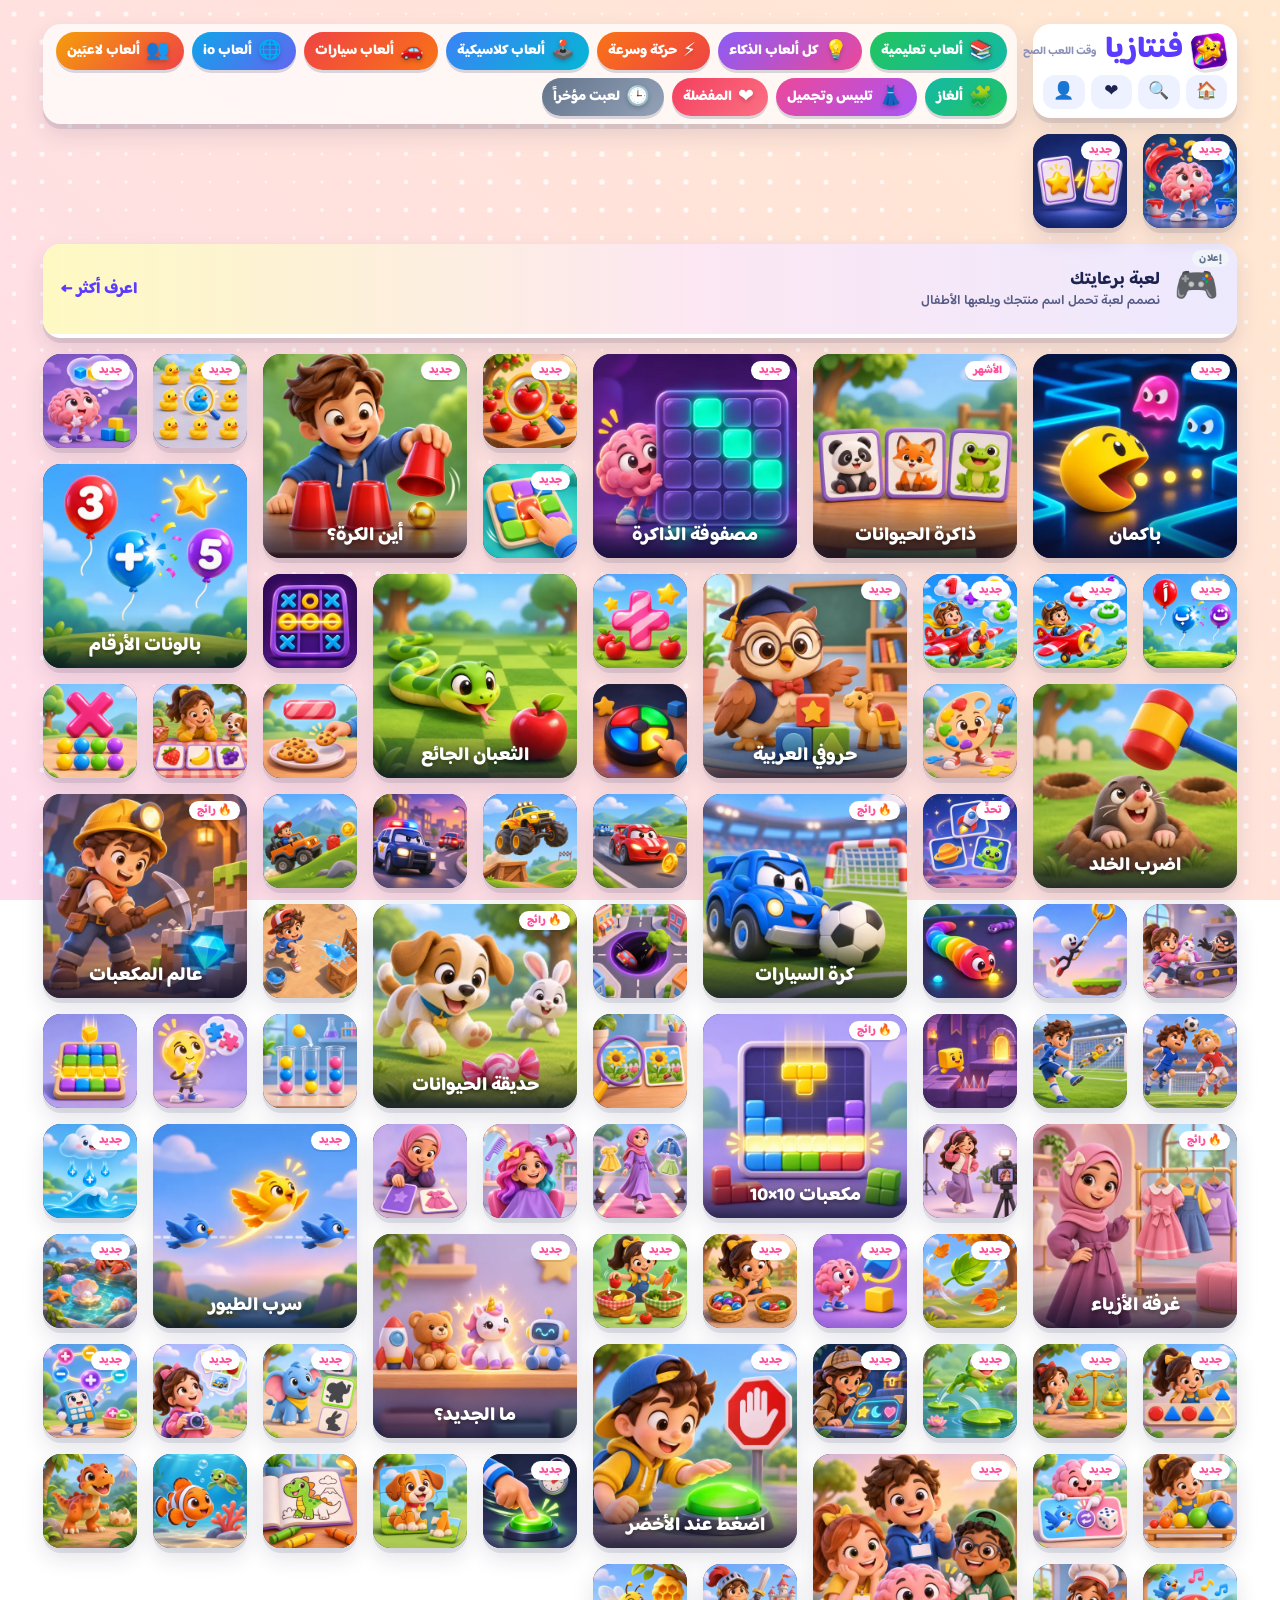
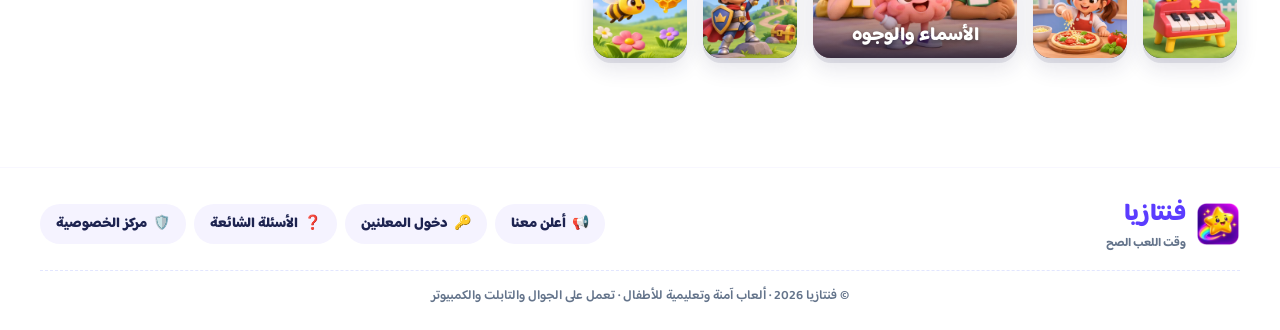
==== commit bb8948e8: "الفوتر في كل الصفحات، وصفحتا الأسئلة الشائعة ومركز الخصوصية" ====
--- a/index.html
+++ b/index.html
@@ -31,7 +31,6 @@
     </div>
     <nav class="cat-bar" id="cats" aria-label="التصنيفات"></nav>
   </div>
-  <p class="footer">© فنتازيا 2026 · ألعاب آمنة وتعليمية للأطفال · تعمل على الجوال والتابلت والكمبيوتر · <a href="advertise.html" style="color:inherit;font-weight:800">📢 أعلن معنا</a></p>
 </main>
 
 <!-- ============ GAME ============ -->
@@ -146,6 +145,7 @@
 <script src="js/account.js?v=20261125a"></script>
 <script src="js/spaces.js?v=20261126a"></script>
 <script src="js/totop.js"></script>
+<script src="js/footer.js?v=1"></script>
 <script src="js/bg.js?v=20261126a"></script>
 </body>
 </html>
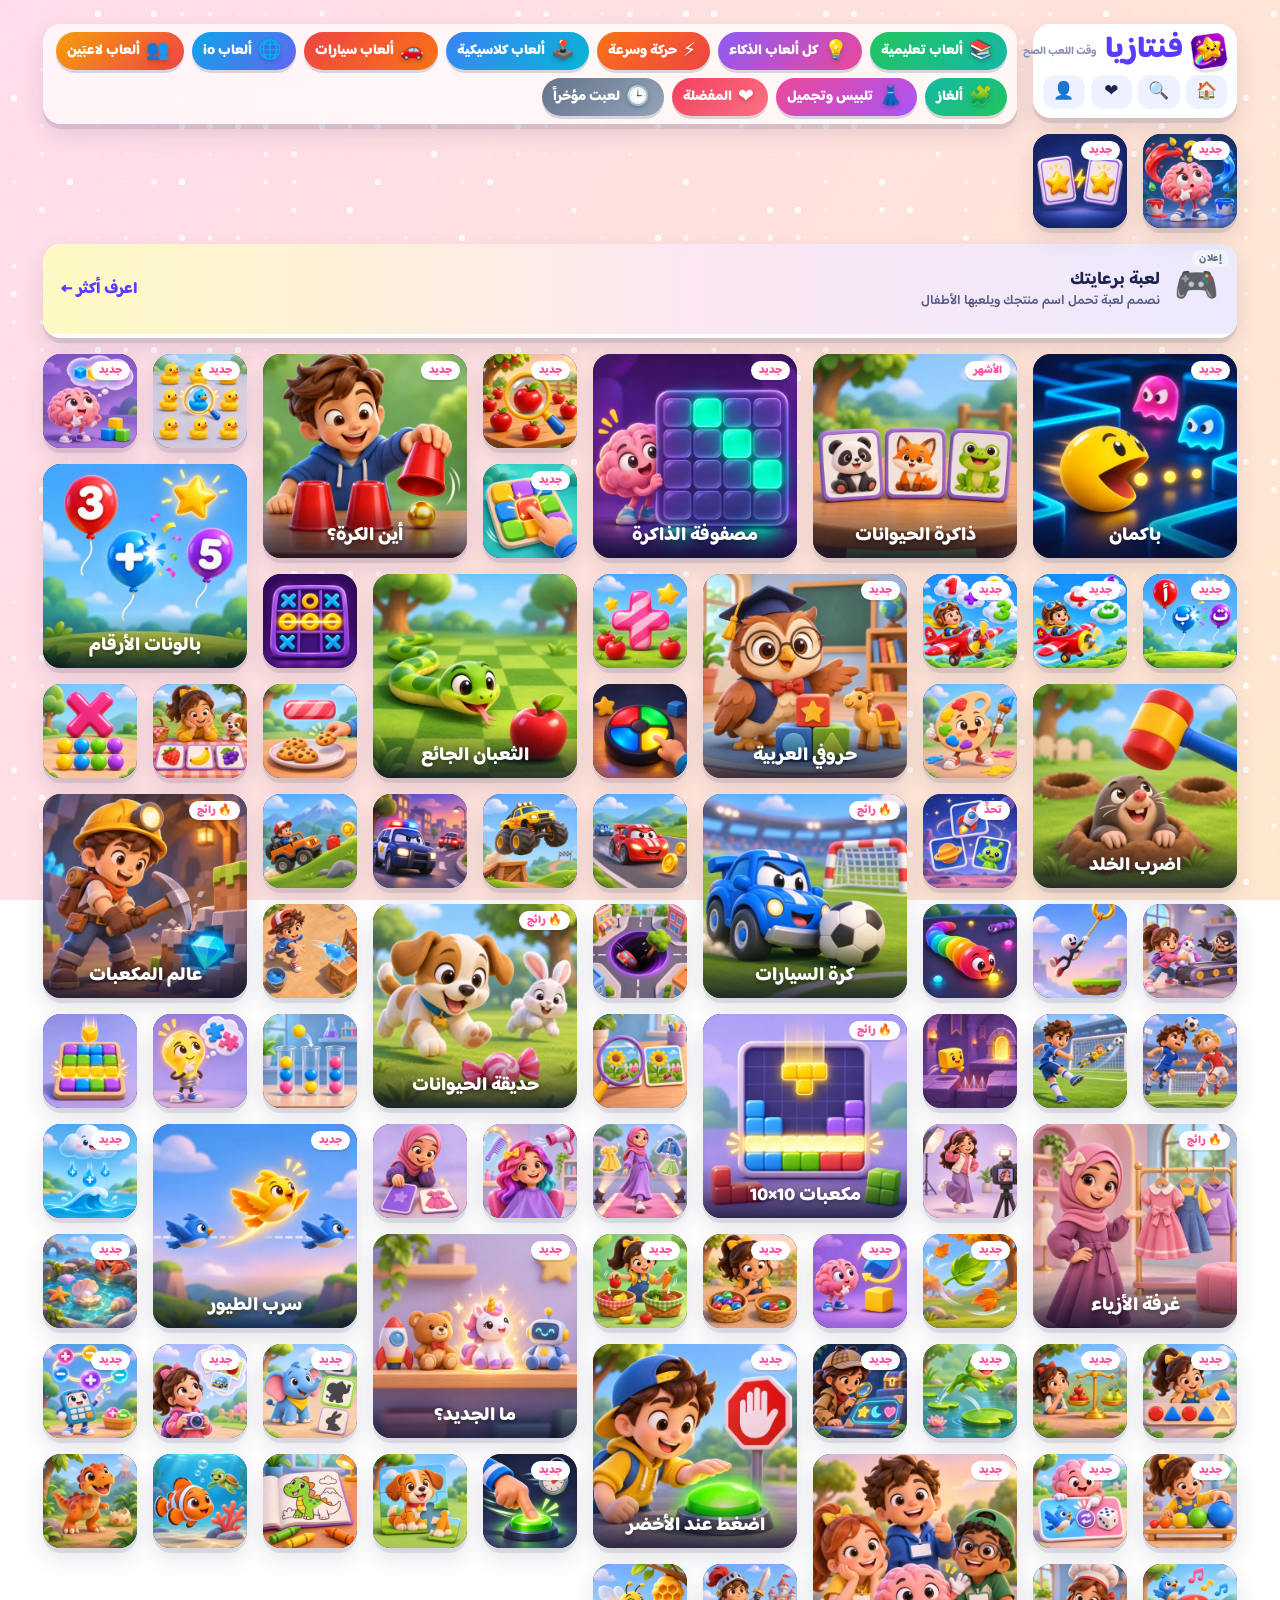
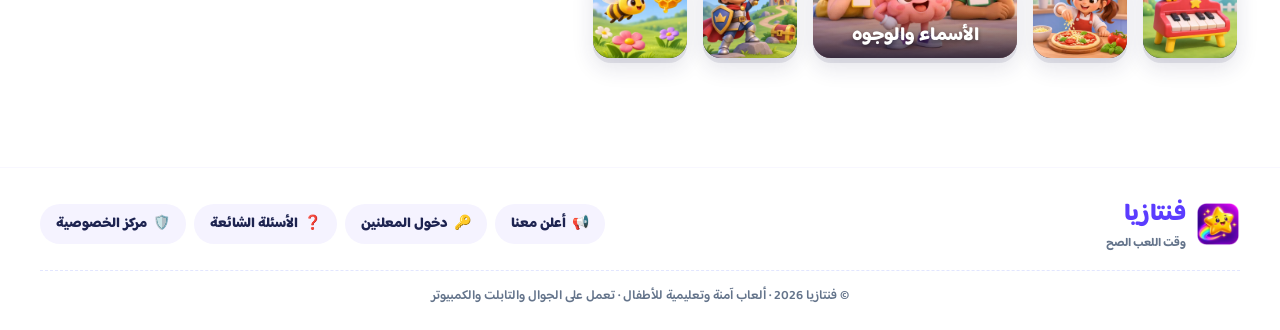
==== commit 62b209da: "الفوتر: تحديث نسخة footer.js" ====
--- a/index.html
+++ b/index.html
@@ -145,7 +145,7 @@
 <script src="js/account.js?v=20261125a"></script>
 <script src="js/spaces.js?v=20261126a"></script>
 <script src="js/totop.js"></script>
-<script src="js/footer.js?v=1"></script>
+<script src="js/footer.js?v=2"></script>
 <script src="js/bg.js?v=20261126a"></script>
 </body>
 </html>
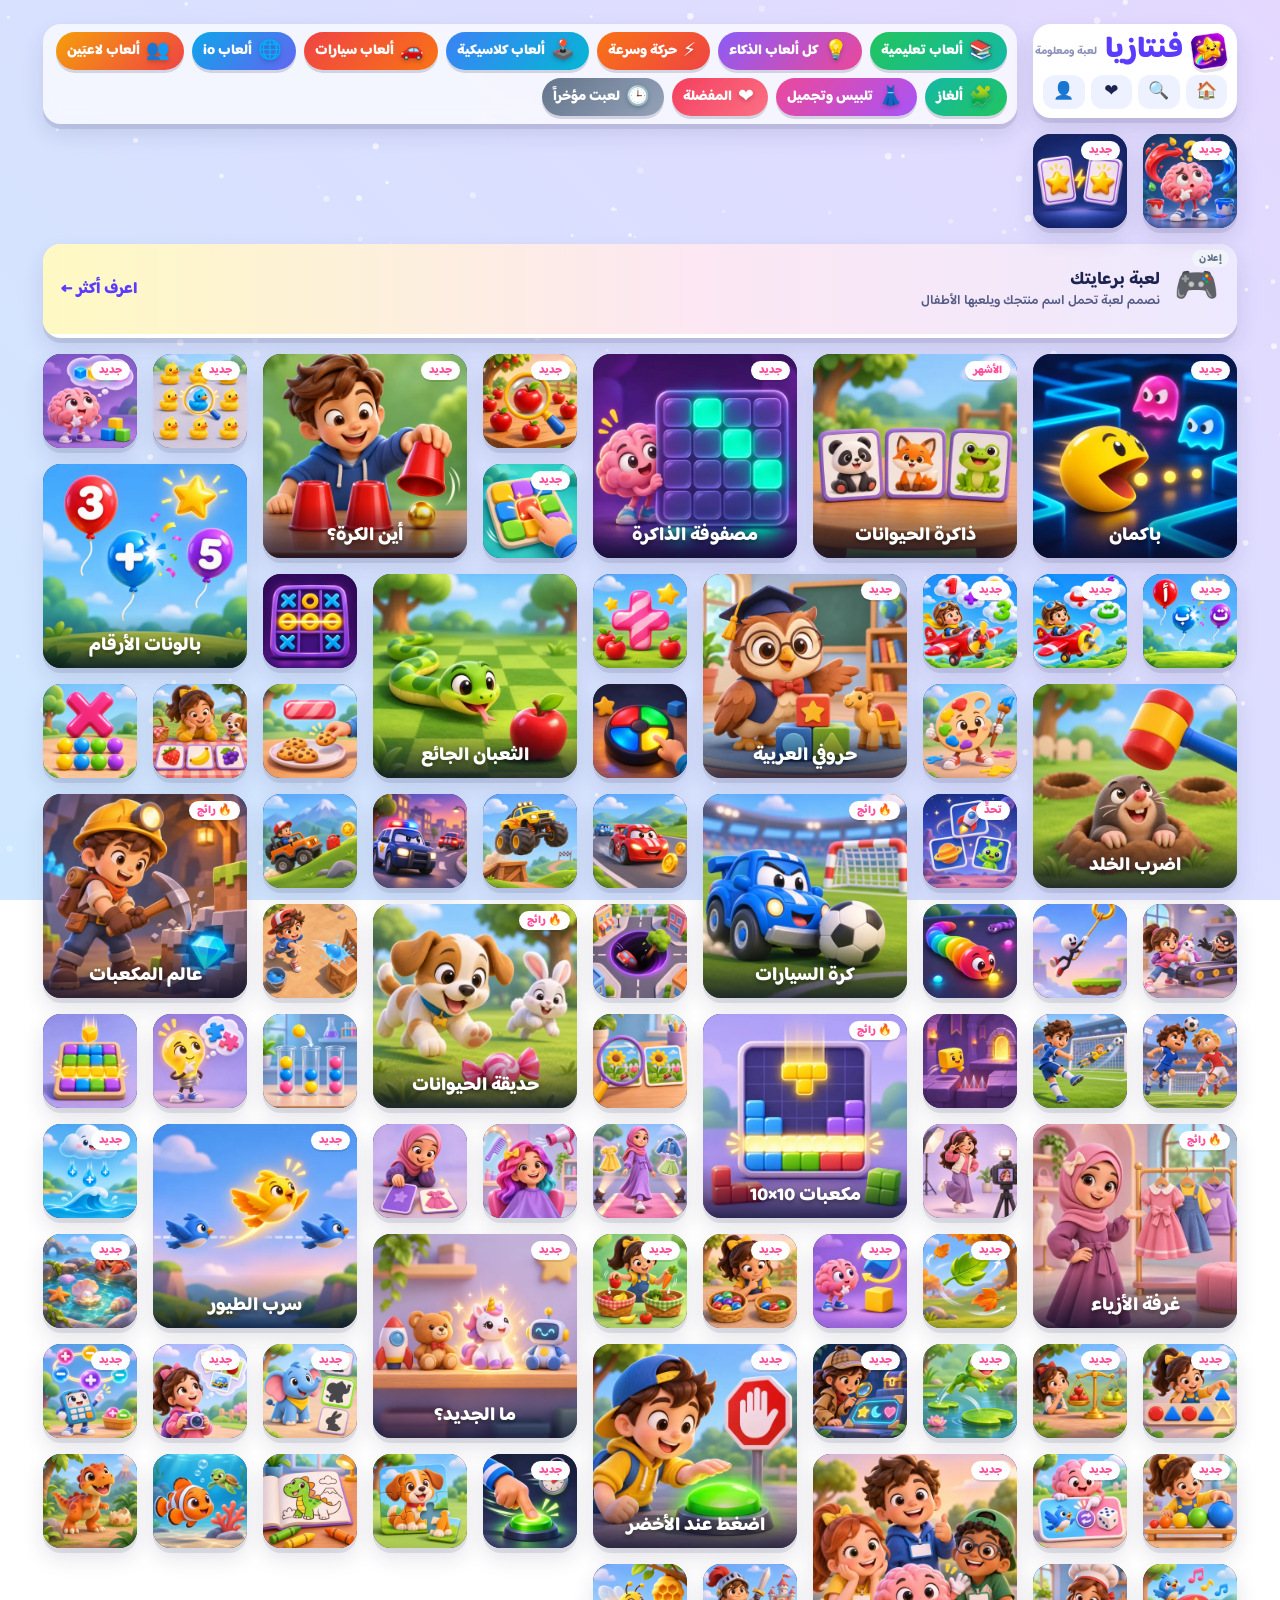
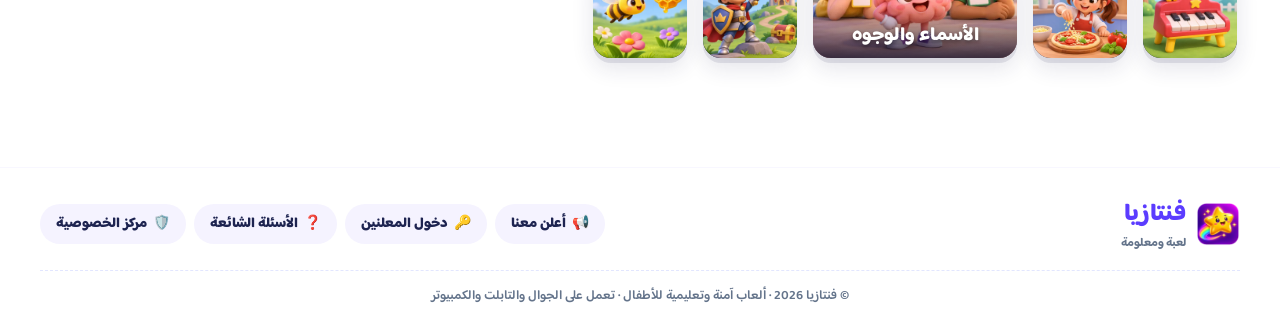
==== commit 476b40a8: "السلوجن الجديد: لعبة ومعلومة (الهيدر) وتحديث نسخة الفوتر" ====
--- a/index.html
+++ b/index.html
@@ -22,7 +22,7 @@
 <main id="view-home" class="home">
   <div class="grid" id="grid">
     <div class="logo-card">
-      <a class="logo" href="#/" aria-label="فنتازيا - الرئيسية"><img class="mark mark-img" src="icon-192.png" alt="">فنتازيا<small>وقت اللعب الصح</small></a>
+      <a class="logo" href="#/" aria-label="فنتازيا - الرئيسية"><img class="mark mark-img" src="icon-192.png" alt="">فنتازيا<small>لعبة ومعلومة</small></a>
       <div class="logo-actions">
         <a class="icon-btn" href="#/" title="الرئيسية" aria-label="الرئيسية">🏠</a>
         <button class="icon-btn" data-open-search title="بحث" aria-label="بحث">🔍</button>
@@ -145,7 +145,7 @@
 <script src="js/account.js?v=20261125a"></script>
 <script src="js/spaces.js?v=20261126a"></script>
 <script src="js/totop.js"></script>
-<script src="js/footer.js?v=2"></script>
+<script src="js/footer.js?v=3"></script>
 <script src="js/bg.js?v=20261126a"></script>
 </body>
 </html>
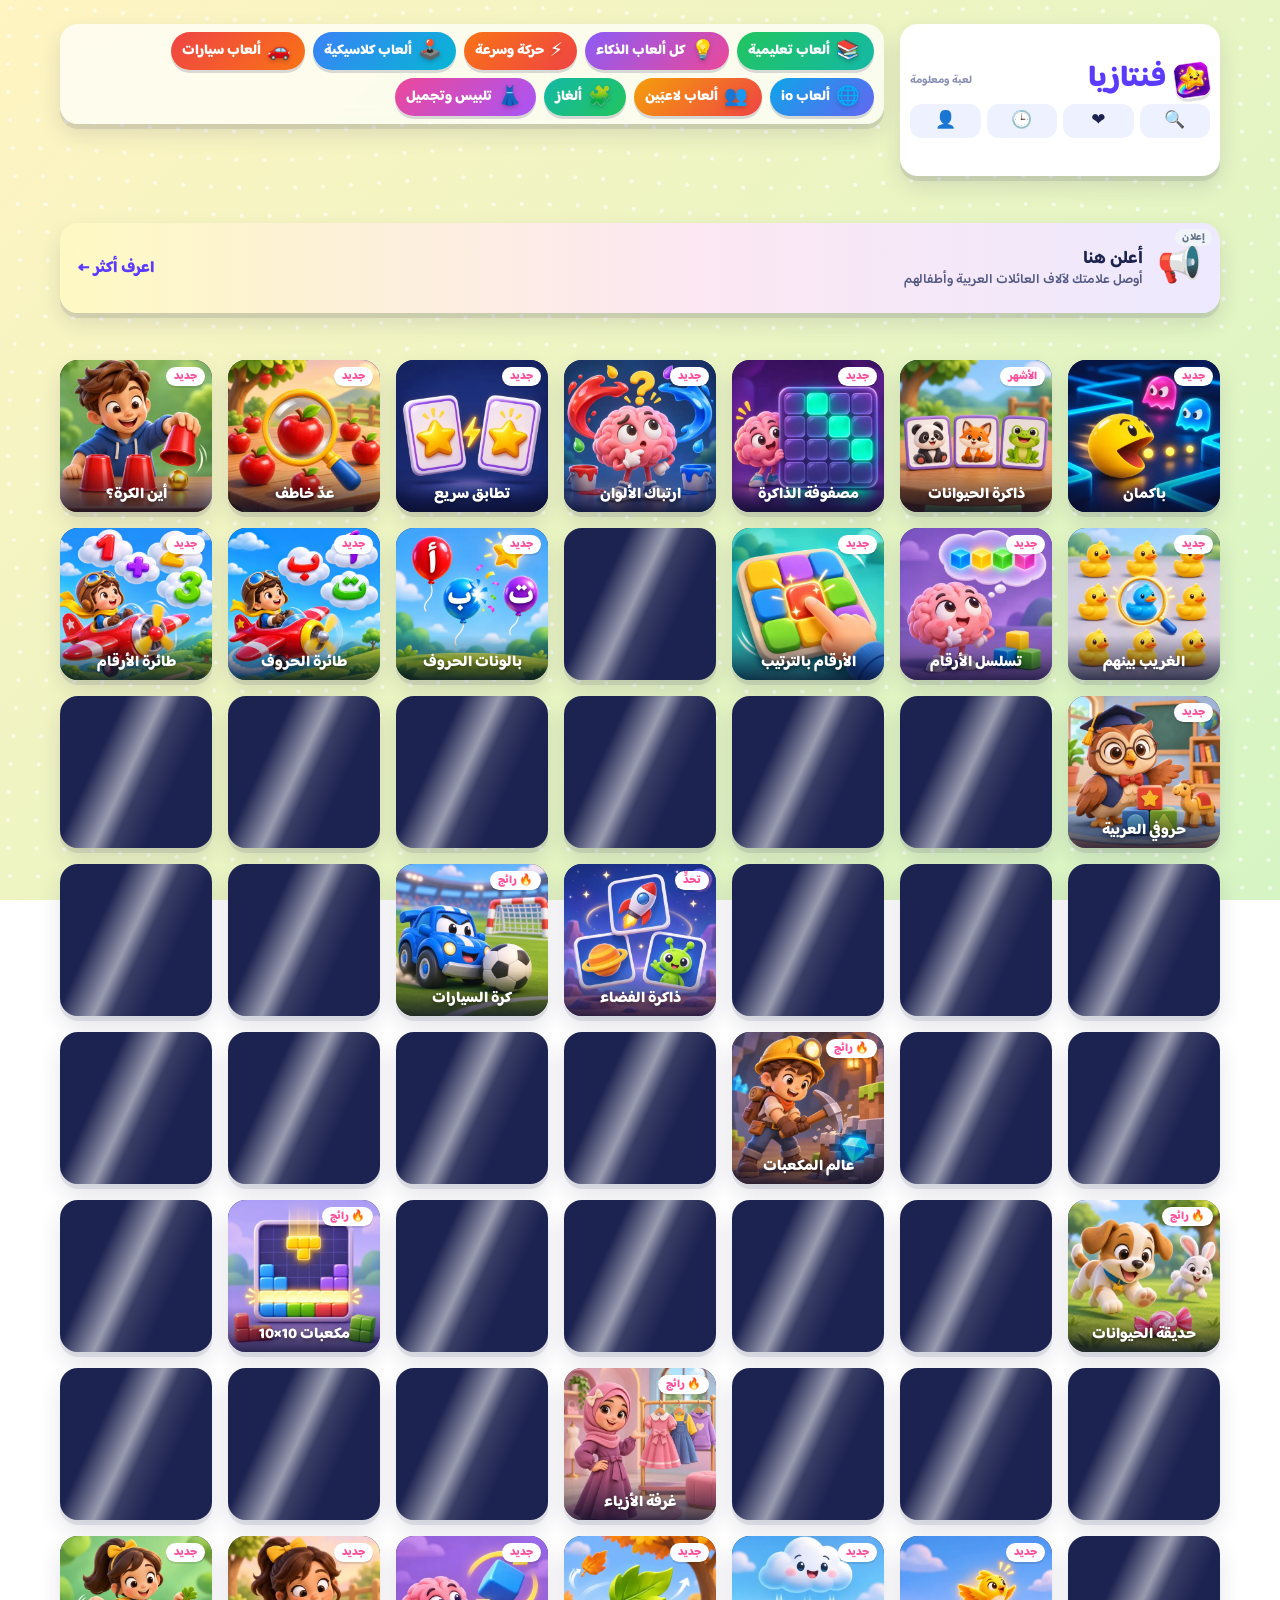
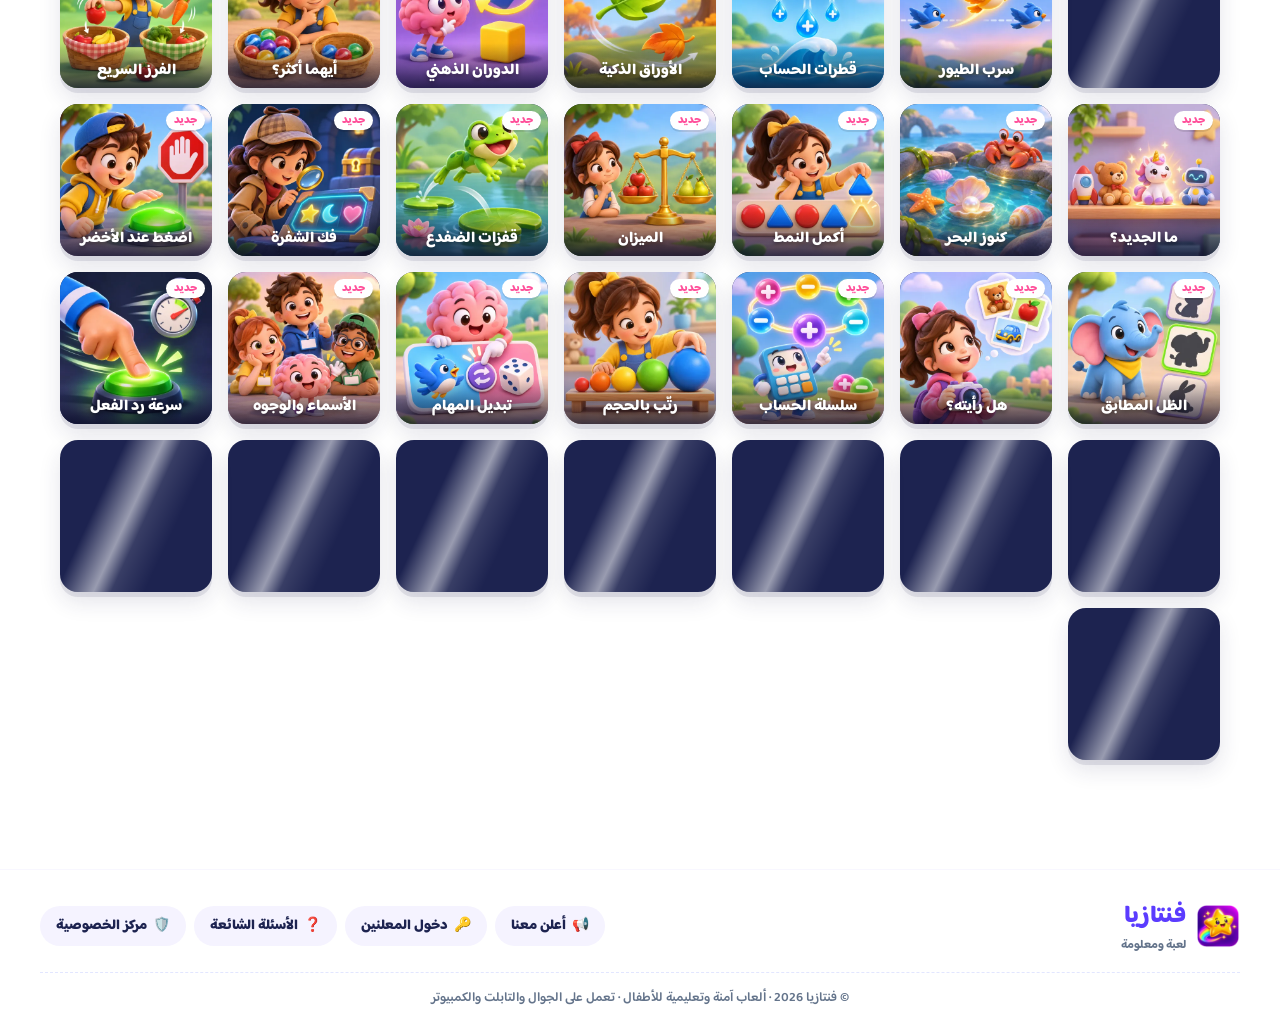
==== commit c612693b: "الواجهة: زر ☰، حذف أيقونة البيت، وإضافة أيقونة «لعبت مؤخراً» في بلوك الشعار" ====
--- a/index.html
+++ b/index.html
@@ -22,11 +22,12 @@
 <main id="view-home" class="home">
   <div class="grid" id="grid">
     <div class="logo-card">
+      <button class="icon-btn menu-btn" id="menuBtn" type="button" title="التصنيفات" aria-label="التصنيفات" aria-controls="catDrawer" aria-expanded="false">☰</button>
       <a class="logo" href="#/" aria-label="فنتازيا - الرئيسية"><img class="mark mark-img" src="icon-192.png" alt="">فنتازيا<small>لعبة ومعلومة</small></a>
       <div class="logo-actions">
-        <a class="icon-btn" href="#/" title="الرئيسية" aria-label="الرئيسية">🏠</a>
         <button class="icon-btn" data-open-search title="بحث" aria-label="بحث">🔍</button>
         <a class="icon-btn" href="#/cat/fav" title="المفضلة" aria-label="المفضلة">❤️</a>
+        <a class="icon-btn" href="#/cat/recent" title="لعبت مؤخراً" aria-label="لعبت مؤخراً">🕒</a>
       </div>
     </div>
     <nav class="cat-bar" id="cats" aria-label="التصنيفات"></nav>
--- a/css/style.css
+++ b/css/style.css
@@ -1,5 +1,5 @@
 :root{
-  --cell:94px; --gap:16px; --pad:24px; --r:18px;
+  --cell:152px; --gap:16px; --pad:24px; --r:18px;
   --bg:#cfe4ff; --ink:#1d2350; --brand:#5b3cff; --brand2:#ff4f9a; --card:#fff;
   --shadow:0 5px 0 rgba(29,35,80,.10),0 10px 22px rgba(29,35,80,.12);
   --safe-l:env(safe-area-inset-left,0px); --safe-r:env(safe-area-inset-right,0px);
@@ -341,8 +341,8 @@
 @keyframes wobble{50%{border-radius:55% 45% 48% 52%/45% 55% 45% 55%;transform:rotate(6deg)}}
 
 /* ============ RESPONSIVE ============ */
-@media (min-width:1600px){:root{--cell:108px;--gap:18px}}
-@media (min-width:600px) and (max-width:1023px){:root{--cell:88px;--gap:12px;--pad:16px}}
+@media (min-width:1600px){:root{--cell:160px;--gap:18px}}
+@media (min-width:600px) and (max-width:1023px){:root{--cell:136px;--gap:12px;--pad:16px}}
 @media (max-width:1023px){
   .game-layout{grid-template-columns:minmax(0,1fr)}
   .related{position:static}
@@ -350,7 +350,7 @@
 }
 /* phones: 4 columns on large phones, 3 on normal */
 @media (max-width:599px){
-  :root{--pad:12px;--gap:10px;--r:15px;--cell:calc((100cqw - var(--gap)*3) / 4 - .5px)}
+  :root{--pad:12px;--gap:10px;--r:15px;--cell:calc((100cqw - var(--gap)*2) / 3 - .5px)}
   #grid{grid-template-rows:60px}
   .logo-card{grid-column:1/-1;flex-direction:row;align-items:center;justify-content:space-between;top:8px;padding:8px 10px}
   .logo small{display:none}
@@ -372,7 +372,7 @@
   :root{--pad:8px;--gap:8px;--r:13px}
   .logo{font-size:23px}.logo .mark{width:30px;height:30px;font-size:16px}
   .logo-actions{gap:4px}.logo-actions .icon-btn{width:36px;height:36px}
-  .logo-actions .icon-btn:first-child{display:none}
+
   .bar-btn{width:36px;height:36px;font-size:16px}
   #favBtn{display:none}
   .game-bar{gap:4px}
@@ -825,7 +825,7 @@
 .tile .rec-ribbon{position:absolute;z-index:4;top:0;right:0;width:96px;height:96px;overflow:hidden;pointer-events:none}
 .tile .rec-ribbon b{position:absolute;top:19px;right:-30px;width:130px;transform:rotate(45deg);text-align:center;padding:3px 0;font-size:11px;font-weight:800;color:#1d2350;
   background:linear-gradient(90deg,#fde047,#facc15 50%,#fbbf24);box-shadow:0 3px 8px rgba(0,0,0,.3);border-top:1px solid rgba(255,255,255,.7);border-bottom:1px solid rgba(180,83,9,.35);letter-spacing:.2px;white-space:nowrap}
-.tile.big .rec-ribbon{width:130px;height:130px}.tile.big .rec-ribbon b{top:28px;right:-36px;width:170px;font-size:14px;padding:5px 0}
+
 .acc-mk{display:flex;align-items:center;justify-content:center;gap:8px;margin:12px 0 4px;font-weight:700;font-size:13px;color:#555b85;cursor:pointer}
 
 /* ===== المساحات الإعلانية ===== */
@@ -863,3 +863,45 @@
 .cat-bar{position:sticky;top:12px;z-index:19;align-self:start;background:rgba(255,255,255,.7);-webkit-backdrop-filter:blur(8px);backdrop-filter:blur(8px);border-radius:var(--r);box-shadow:var(--shadow);padding:8px 10px}
 .cat-bar.two{-webkit-mask-image:none;mask-image:none}
 @media (max-width:599px){.cat-bar{top:calc(8px + 60px + var(--gap));padding:6px 8px}}
+
+/* ===== مقاس موحد للأيقونات (26 نوفمبر 2026): مربعات متساوية واسم اللعبة ظاهر دائماً، بدل خلطة الكبير والصغير ===== */
+.grid>.tile.big{grid-column:auto;grid-row:auto}
+.tile.big .emo{font-size:calc(var(--cell)*.5);margin-bottom:0}
+.tile .name,.tile.big .name{opacity:1;transform:none;font-size:clamp(12px,calc(var(--cell)*.1),16px);padding:20px 6px 8px}
+/* قائمة «ألعاب قد تعجبك» الجانبية تبقى بمقاسها السابق على الكمبيوتر */
+@media (min-width:1024px){.related{--cell:94px}.related .tile .name{font-size:12px;padding:16px 4px 6px}}
+@media (min-width:1600px){.related{--cell:108px}}
+
+/* ===== رأس الصفحة وقائمة التصنيفات (26 نوفمبر 2026) ===== */
+.menu-btn{display:none;font-size:22px;font-weight:800;color:var(--ink)}
+/* الكمبيوتر: التصنيفات تلتف على أسطر بدل شريط التمرير */
+.cat-bar.two{display:flex;flex-wrap:wrap;overflow:visible;-webkit-mask-image:none;mask-image:none}
+/* الجوال والتابلت: زر ☰ يفتح قائمة جانبية من اليمين بدل شريط التصنيفات */
+@media (max-width:1023px){
+  #cats{display:none}
+  #grid{grid-template-rows:64px}
+  .logo-card{grid-column:1/-1;flex-direction:row;align-items:center;justify-content:space-between;top:8px;padding:8px 10px;gap:8px}
+  .menu-btn{display:grid;flex:none;width:42px;height:42px;font-size:22px}
+  .logo-actions{gap:6px}.logo-actions .icon-btn{flex:none;width:42px;height:42px}
+  .logo{display:grid;grid-template-columns:auto auto;grid-template-rows:auto auto;column-gap:8px;row-gap:2px;align-items:center;margin-inline-end:auto}
+  .logo .mark{grid-row:1/3}
+  .logo small{display:block;margin:0;font-size:11px;white-space:nowrap}
+}
+@media (max-width:420px){.logo{font-size:20px}.logo small{font-size:10px}.logo-actions .icon-btn,.menu-btn{width:34px;height:34px;font-size:16px}.menu-btn{font-size:20px}.logo-card{gap:6px;padding:8px}}
+.cat-drawer{position:fixed;inset:0;z-index:400}
+.cat-drawer .cd-bg{position:absolute;inset:0;background:rgba(20,22,60,.45);opacity:0;transition:opacity .25s}
+.cat-drawer .cd-panel{position:absolute;top:0;bottom:0;right:0;width:min(300px,84vw);background:#fff;box-shadow:-10px 0 30px rgba(0,0,0,.2);transform:translateX(105%);transition:transform .25s cubic-bezier(.2,.8,.2,1);display:flex;flex-direction:column;padding:14px 12px;overflow-y:auto;border-radius:22px 0 0 22px}
+.cat-drawer.on .cd-bg{opacity:1}.cat-drawer.on .cd-panel{transform:none}
+.cd-head{display:flex;align-items:center;justify-content:space-between;margin:0 4px 10px}.cd-head b{font-size:20px;color:var(--ink)}
+.cd-x{width:38px;height:38px;border-radius:12px;background:#eef1ff;font-size:18px;display:grid;place-items:center}
+.cd-list{display:flex;flex-direction:column;gap:8px}
+.cd-item{display:flex;align-items:center;gap:10px;padding:10px 14px;border-radius:16px;color:#fff;font-weight:800;font-size:16px;background:linear-gradient(135deg,var(--c1),var(--c2));box-shadow:0 3px 0 rgba(29,35,80,.14)}
+.cd-item span{font-size:22px;filter:drop-shadow(0 2px 2px rgba(0,0,0,.2))}
+.cd-item.on{box-shadow:0 0 0 3px #fff,0 0 0 6px var(--c1)}
+.cd-item.cd-plain{background:#f1f4ff;color:var(--ink);box-shadow:none}
+.cd-sep{height:2px;background:#eef1ff;margin:12px 4px}
+/* شريط «يناسبك» بنفس المقاس على كل البطاقات، ويصغر قليلاً على الجوال */
+@media (max-width:599px){.tile .rec-ribbon{width:80px;height:80px}.tile .rec-ribbon b{top:15px;right:-32px;width:118px;font-size:10px;padding:2px 0}}
+/* الإعلان العريض داخل شبكة الألعاب: يتوسط صفه بدون خلفية بيضاء زائدة بعد تكبير الأيقونات */
+.grid>.fz-sp.fz-sp-wide{align-self:center;background:transparent;box-shadow:none;overflow:visible}
+.grid>.fz-sp .fz-sp-house{border-radius:var(--r);box-shadow:var(--shadow)}
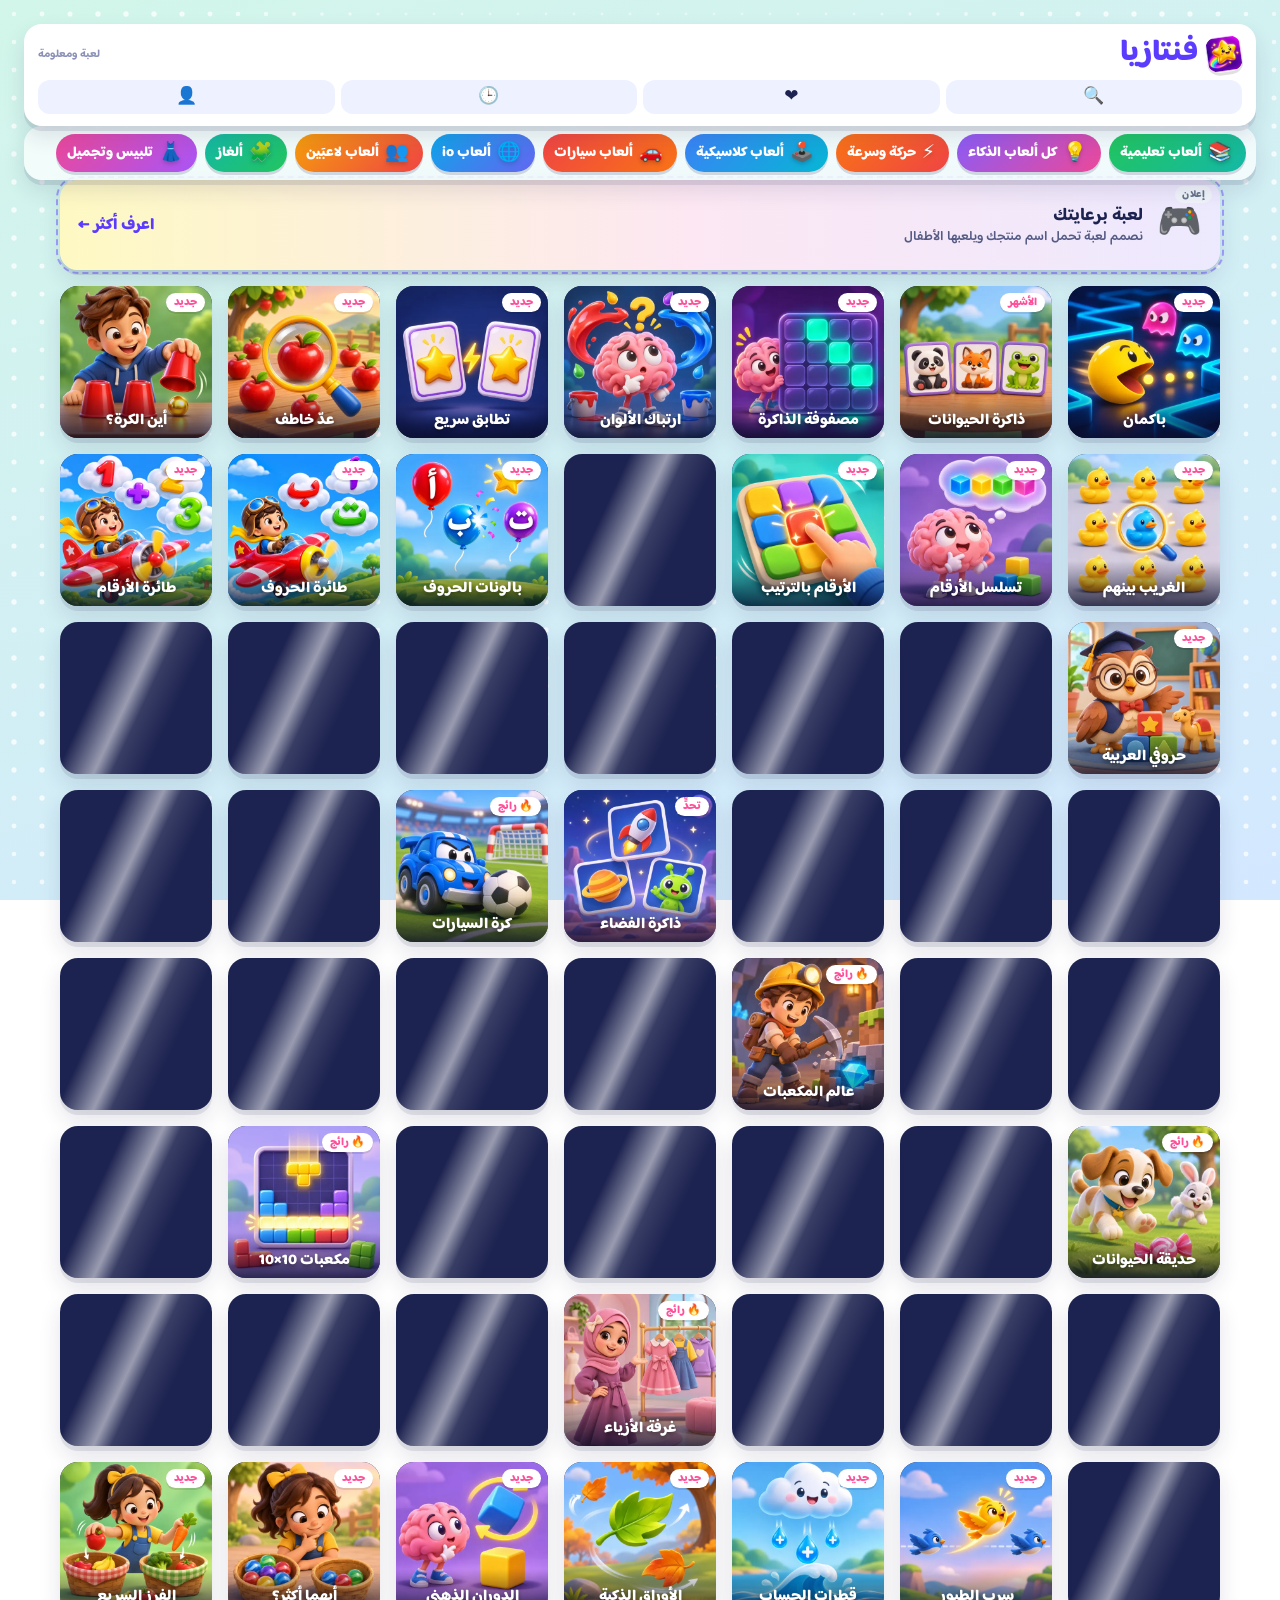
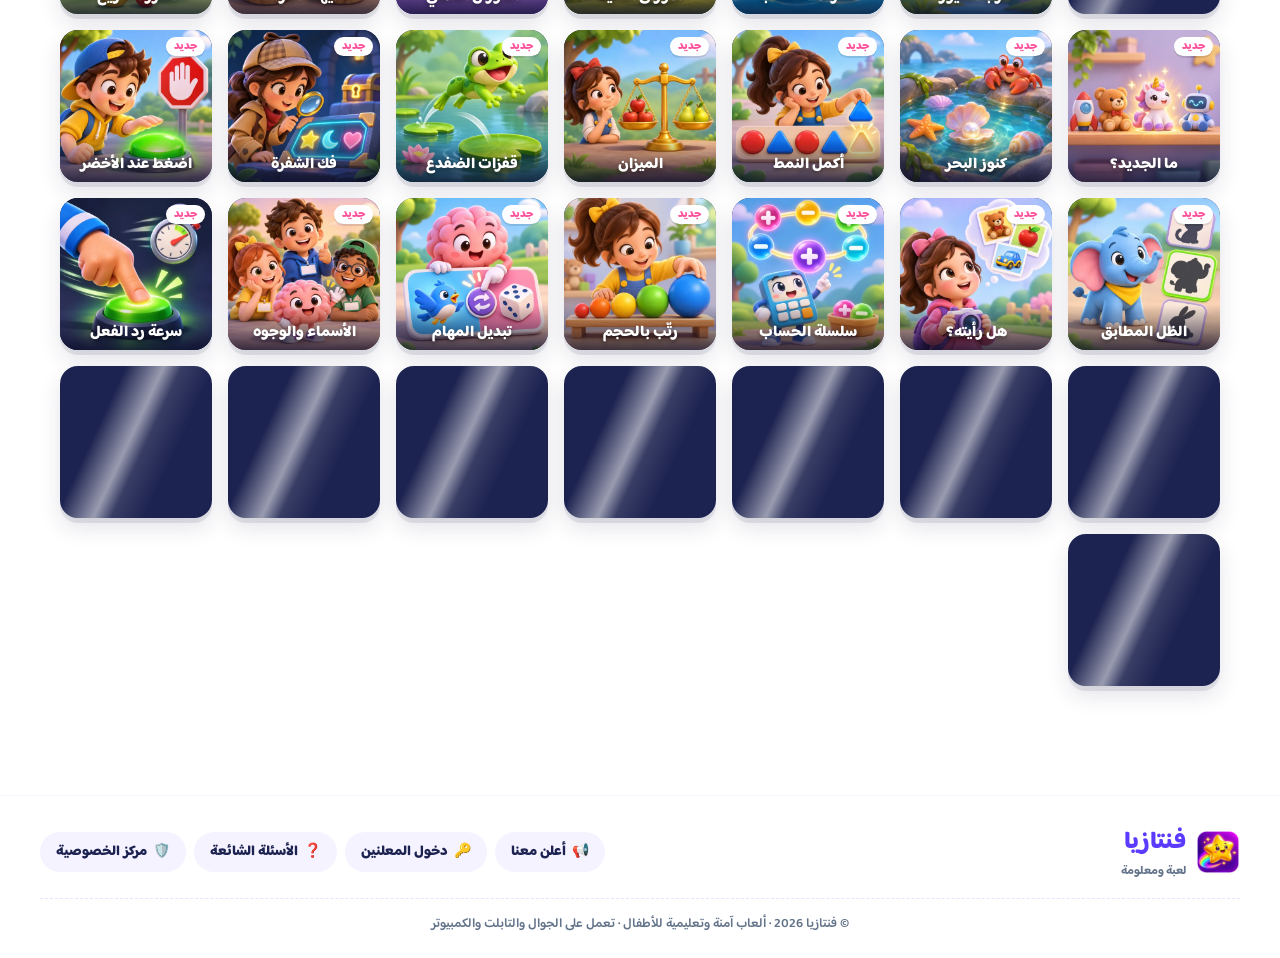
==== commit fa49adba: "الواجهة: نقل الشعار والتصنيفات إلى سايد بار" ====
--- a/index.html
+++ b/index.html
@@ -14,13 +14,13 @@
 <link rel="preconnect" href="https://fonts.googleapis.com">
 <link rel="preconnect" href="https://fonts.gstatic.com" crossorigin>
 <link href="https://fonts.googleapis.com/css2?family=Baloo+Bhaijaan+2:wght@500;700;800&display=swap" rel="stylesheet">
-<link rel="stylesheet" href="css/style.css?v=20261123b">
+<link rel="stylesheet" href="css/style.css?v=20261128s">
 </head>
 <body>
 
 <!-- ============ HOME ============ -->
 <main id="view-home" class="home">
-  <div class="grid" id="grid">
+  <aside class="side" id="side">
     <div class="logo-card">
       <button class="icon-btn menu-btn" id="menuBtn" type="button" title="التصنيفات" aria-label="التصنيفات" aria-controls="catDrawer" aria-expanded="false">☰</button>
       <a class="logo" href="#/" aria-label="فنتازيا - الرئيسية"><img class="mark mark-img" src="icon-192.png" alt="">فنتازيا<small>لعبة ومعلومة</small></a>
@@ -31,7 +31,8 @@
       </div>
     </div>
     <nav class="cat-bar" id="cats" aria-label="التصنيفات"></nav>
-  </div>
+  </aside>
+  <div class="grid" id="grid"></div>
 </main>
 
 <!-- ============ GAME ============ -->
@@ -143,8 +144,8 @@
 <script src="js/games/breact.js"></script>
 <script src="js/packs-catalog.js"></script>
 <script src="js/app.js"></script>
-<script src="js/account.js?v=20261125a"></script>
-<script src="js/spaces.js?v=20261126a"></script>
+<script src="js/account.js?v=20261128s"></script>
+<script src="js/spaces.js?v=20261128s"></script>
 <script src="js/totop.js"></script>
 <script src="js/footer.js?v=3"></script>
 <script src="js/bg.js?v=20261126a"></script>
--- a/css/style.css
+++ b/css/style.css
@@ -905,3 +905,12 @@
 /* الإعلان العريض داخل شبكة الألعاب: يتوسط صفه بدون خلفية بيضاء زائدة بعد تكبير الأيقونات */
 .grid>.fz-sp.fz-sp-wide{align-self:center;background:transparent;box-shadow:none;overflow:visible}
 .grid>.fz-sp .fz-sp-house{border-radius:var(--r);box-shadow:var(--shadow)}
+
+/* إطار متقطع حول كل إعلان، ملاصق له من الخارج وبنفس انحناء زواياه (بدل الخطوط داخل التصميم) */
+.fz-sp-img{border-radius:14px;outline:2px dashed rgba(91,60,255,.55);outline-offset:2px}
+.fz-sp-img img{border-radius:14px}
+.fz-sp:not(.has-img){outline:2px dashed rgba(91,60,255,.45);outline-offset:2px;overflow:hidden}
+.fz-sp-mini.has-img .fz-sp-img{outline-offset:2px}
+
+/* بلوك الشعار على الكمبيوتر: ارتفاعه بقدر محتواه وبنفس ارتفاع شريط التصنيفات، بلا فراغ أعلى وأسفل */
+@media (min-width:1024px){#grid{grid-template-rows:auto}.logo-card{gap:8px;padding:12px 14px}}
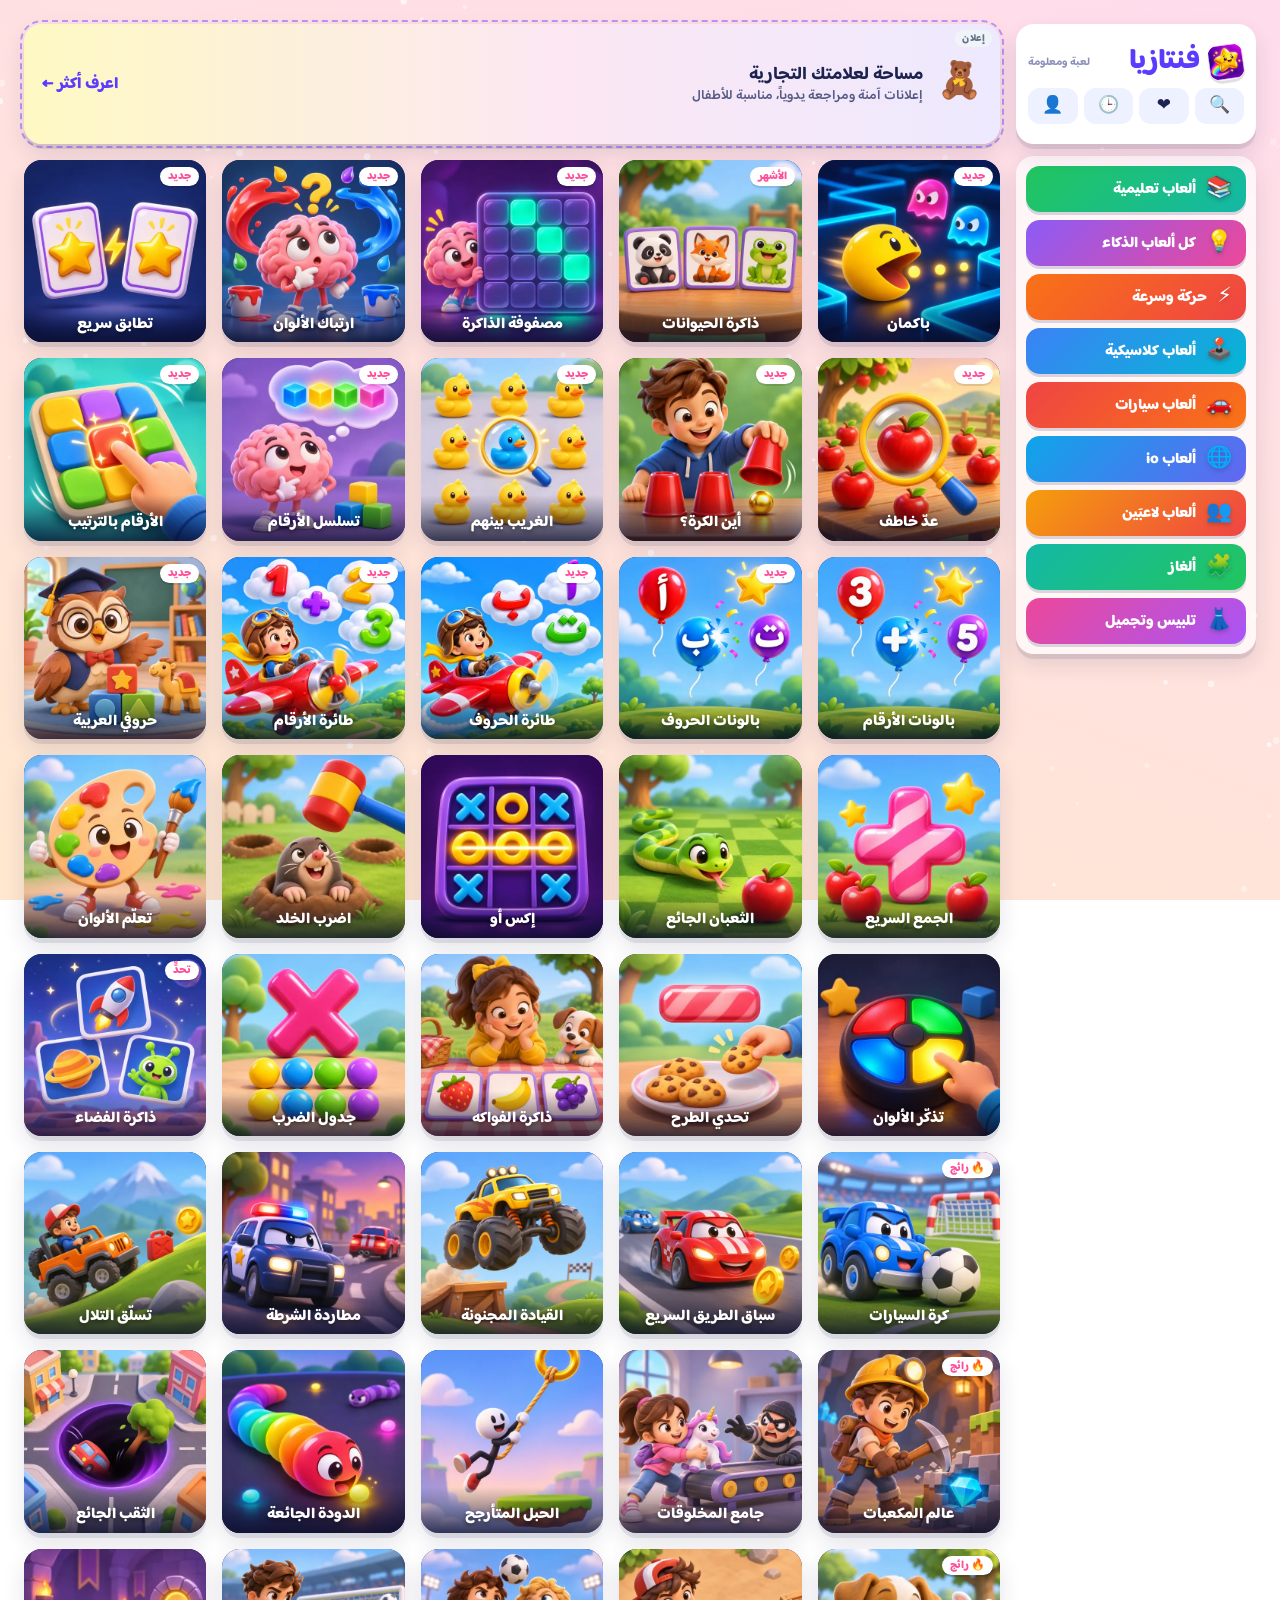
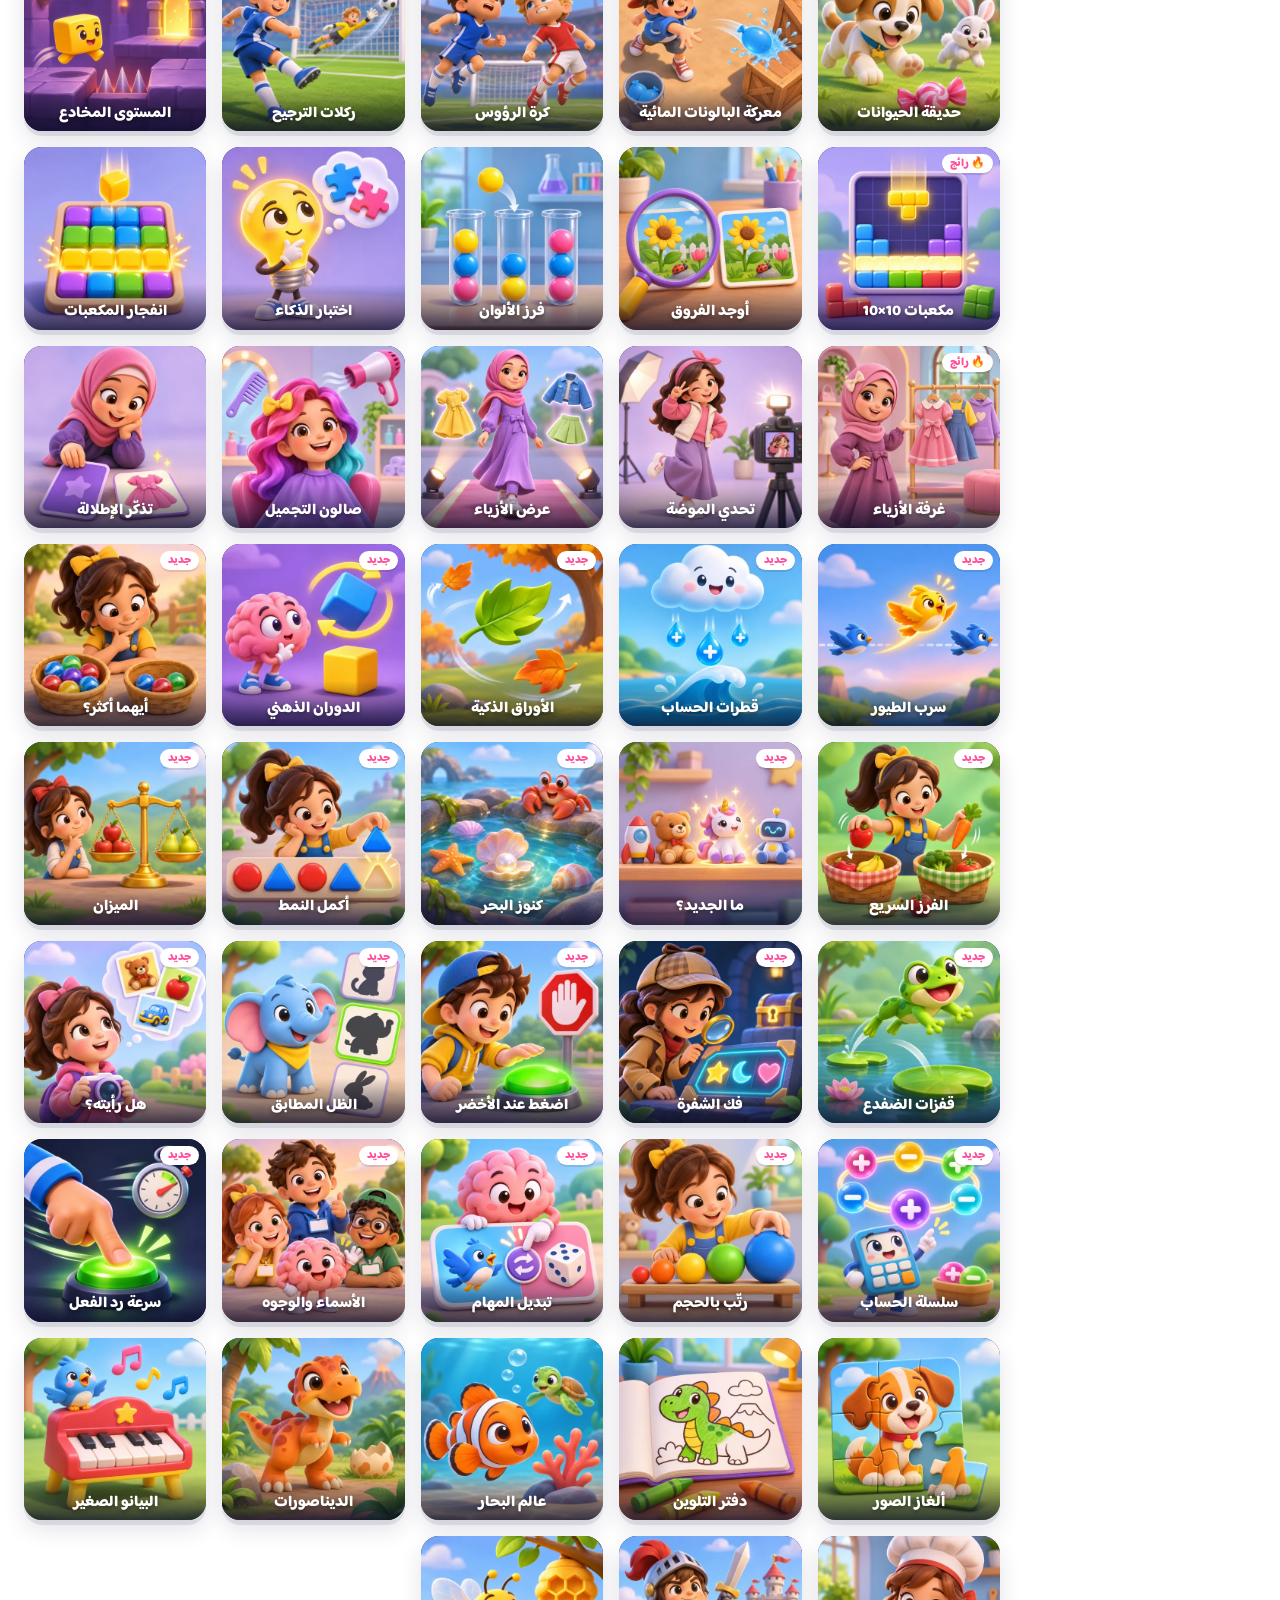
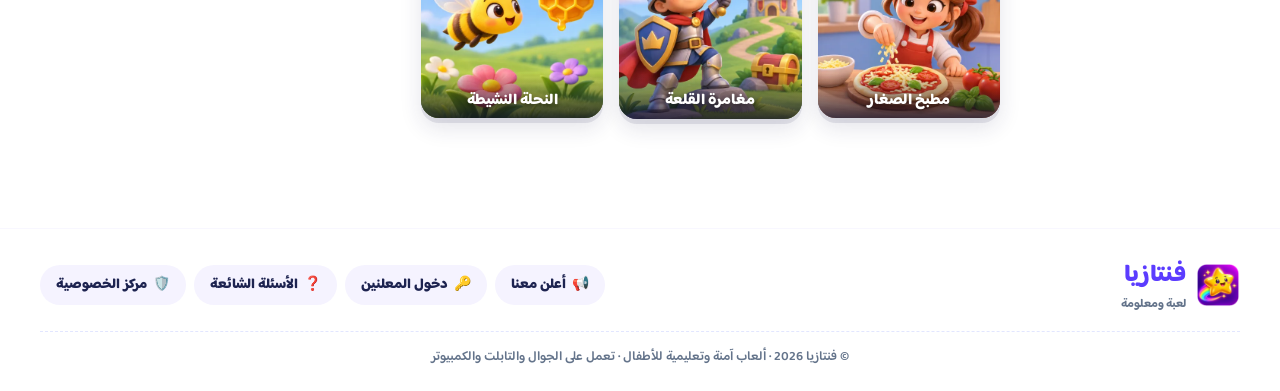
==== commit b25403ab: "صفحة اللعبة: زر الرجوع للرئيسية صار أيقونة الموقع بدل السهم" ====
--- a/index.html
+++ b/index.html
@@ -40,8 +40,8 @@
   <div class="game-layout">
     <div class="game-main">
       <div class="game-bar">
-        <a class="bar-btn" href="#/" aria-label="رجوع">➡️</a>
-        <a class="bar-logo" href="#/"><img class="mark mark-img" src="icon-192.png" alt=""><span>فنتازيا</span></a>
+        <a class="bar-btn bar-home" href="#/" title="الرئيسية" aria-label="الرئيسية"><img src="icon-192.png" alt="" style="width:30px;height:30px;border-radius:9px;display:block"></a>
+        <a class="bar-logo" href="#/"><span>فنتازيا</span></a>
         <h1 id="gTitle"></h1>
         <button class="bar-btn" id="restartBtn" title="إعادة" aria-label="إعادة">🔄</button>
         <button class="bar-btn" id="favBtn" title="مفضلة" aria-label="إضافة للمفضلة">🤍</button>
--- a/css/style.css
+++ b/css/style.css
@@ -914,3 +914,34 @@
 
 /* بلوك الشعار على الكمبيوتر: ارتفاعه بقدر محتواه وبنفس ارتفاع شريط التصنيفات، بلا فراغ أعلى وأسفل */
 @media (min-width:1024px){#grid{grid-template-rows:auto}.logo-card{gap:8px;padding:12px 14px}}
+
+/* ===== الكمبيوتر: سايد بار ثابت على اليمين (الشعار + التصنيفات)، والبانر العلوي بارتفاع 120 بجانب الشعار (28 نوفمبر 2026) ===== */
+.side{display:block}
+@media (max-width:1023px){
+  .side{position:sticky;top:8px;z-index:20;margin-bottom:var(--gap)}
+  .side .logo-card{position:static}
+  #grid{grid-template-rows:none}
+}
+@media (min-width:1024px){
+  .home{display:grid;grid-template-columns:240px minmax(0,1fr);gap:var(--gap);align-items:start}
+  .side{position:sticky;top:var(--pad);display:flex;flex-direction:column;gap:12px;max-height:calc(100vh - var(--pad)*2)}
+  .side .logo-card{position:static;height:120px;flex:none;justify-content:center;gap:8px;padding:10px 12px}
+  .side .logo-card .logo{font-size:28px}
+  .side .logo-actions{gap:6px}.side .logo-actions .icon-btn{height:36px}
+  .side #cats,.side #cats.two{position:static;align-self:stretch;width:auto;display:flex;flex-direction:column;flex-wrap:nowrap;align-items:stretch;gap:8px;overflow-y:auto;overflow-x:hidden;min-height:0;
+    padding:10px;scrollbar-width:thin;-webkit-mask-image:none;mask-image:none}
+  .side .cat-chip{height:46px;border-radius:14px;font-size:15px;padding:0 14px;gap:10px;justify-content:flex-start;flex:none}
+  .side .cat-chip span{font-size:21px}
+  .side .cat-chip.on{box-shadow:0 0 0 3px #fff,0 0 0 5px var(--c1)}
+  @media (hover:hover){.side .cat-chip:hover{transform:translateX(-3px)}}
+  /* الأيقونات تملأ عرض المنطقة بالتساوي وتبقى مربعة */
+  #grid{grid-template-columns:repeat(auto-fill,minmax(var(--cell),1fr));grid-auto-rows:auto;justify-content:stretch}
+  #grid>.tile{aspect-ratio:1/1}
+  #grid>.cat-head{min-height:var(--cell)}
+  /* البانر العلوي: نفس ارتفاع بلوك الشعار */
+  #grid>.fz-sp[data-slot=home_top]{height:120px;min-height:120px;align-self:start}
+  #grid>.fz-sp[data-slot=home_top] .fz-sp-house{height:120px;min-height:120px;box-sizing:border-box}
+  #grid>.fz-sp[data-slot=home_top].has-img .fz-sp-img{max-width:970px}
+  #grid>.fz-sp[data-slot=home_top].has-img .fz-sp-img img{height:120px;object-fit:cover}
+  #grid>.fz-sp[data-slot=home_top].fz-sp-net .fz-sp-frame{height:120px!important}
+}
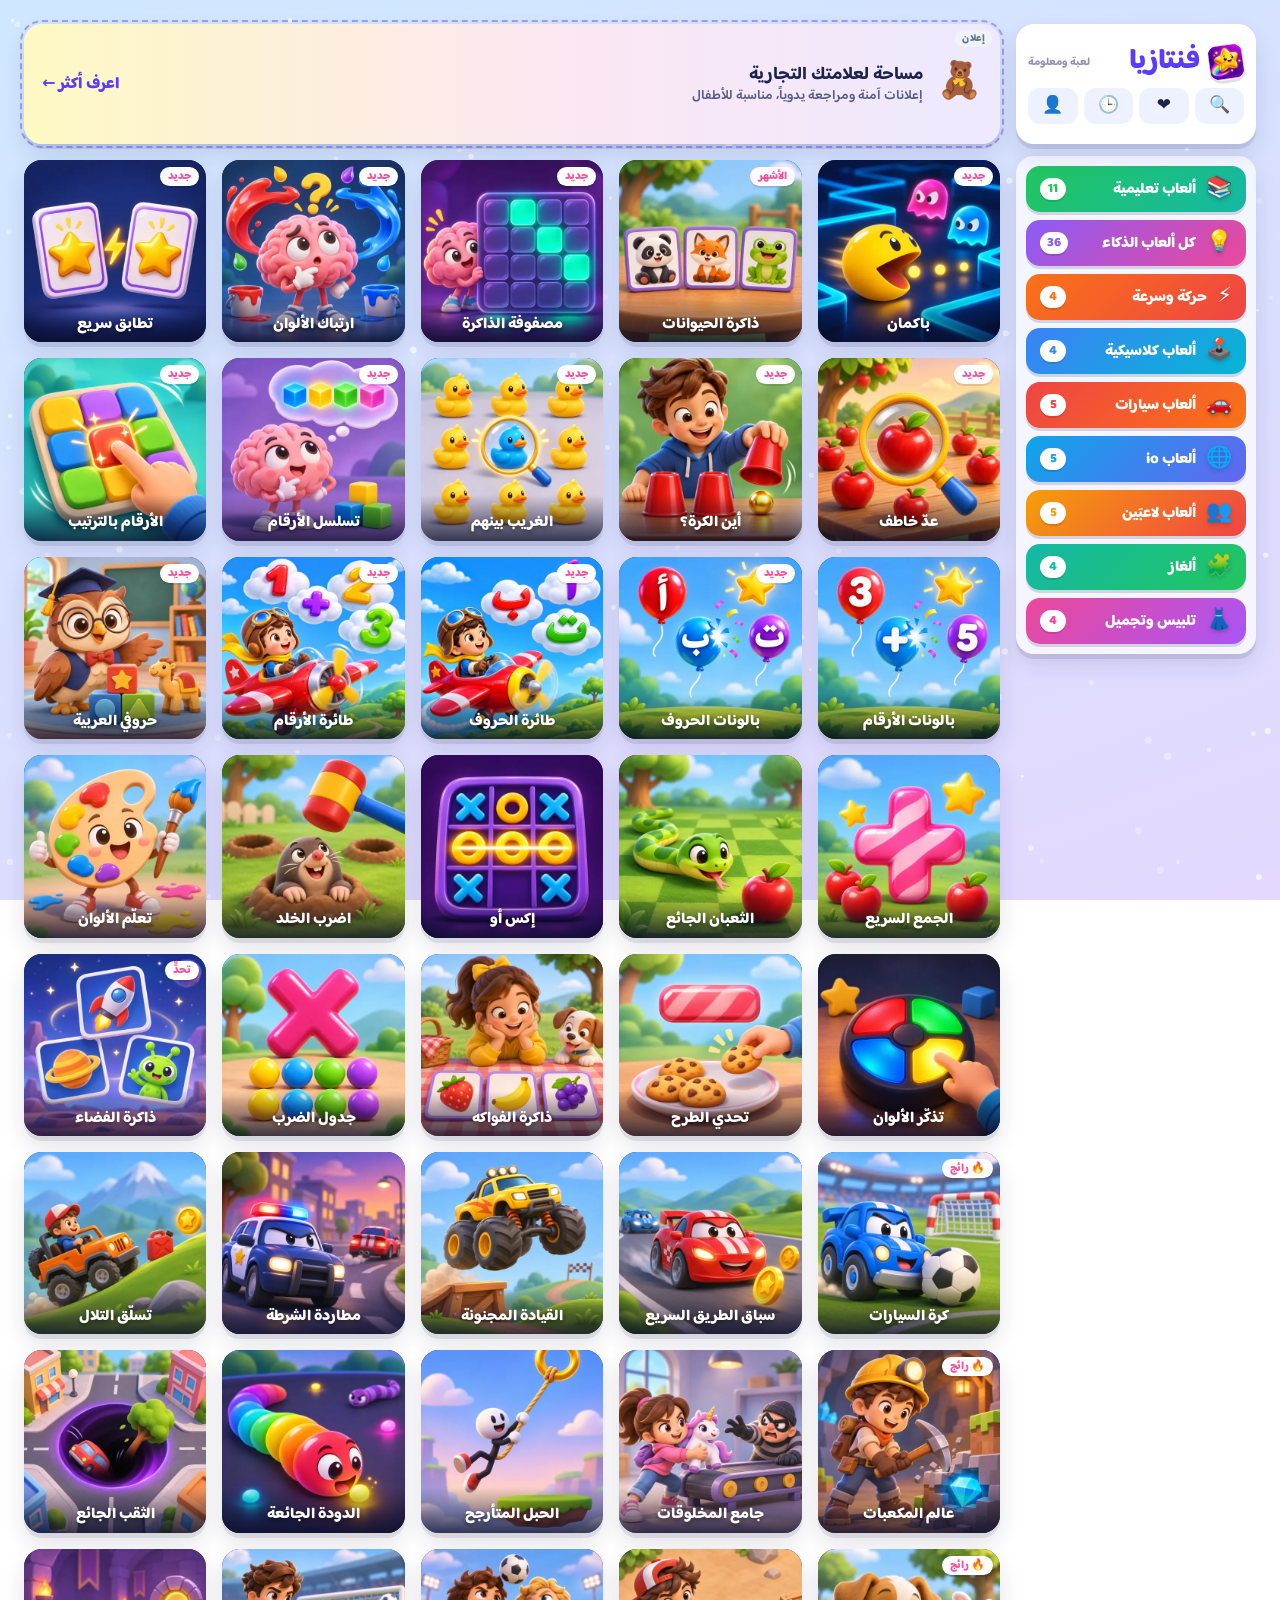
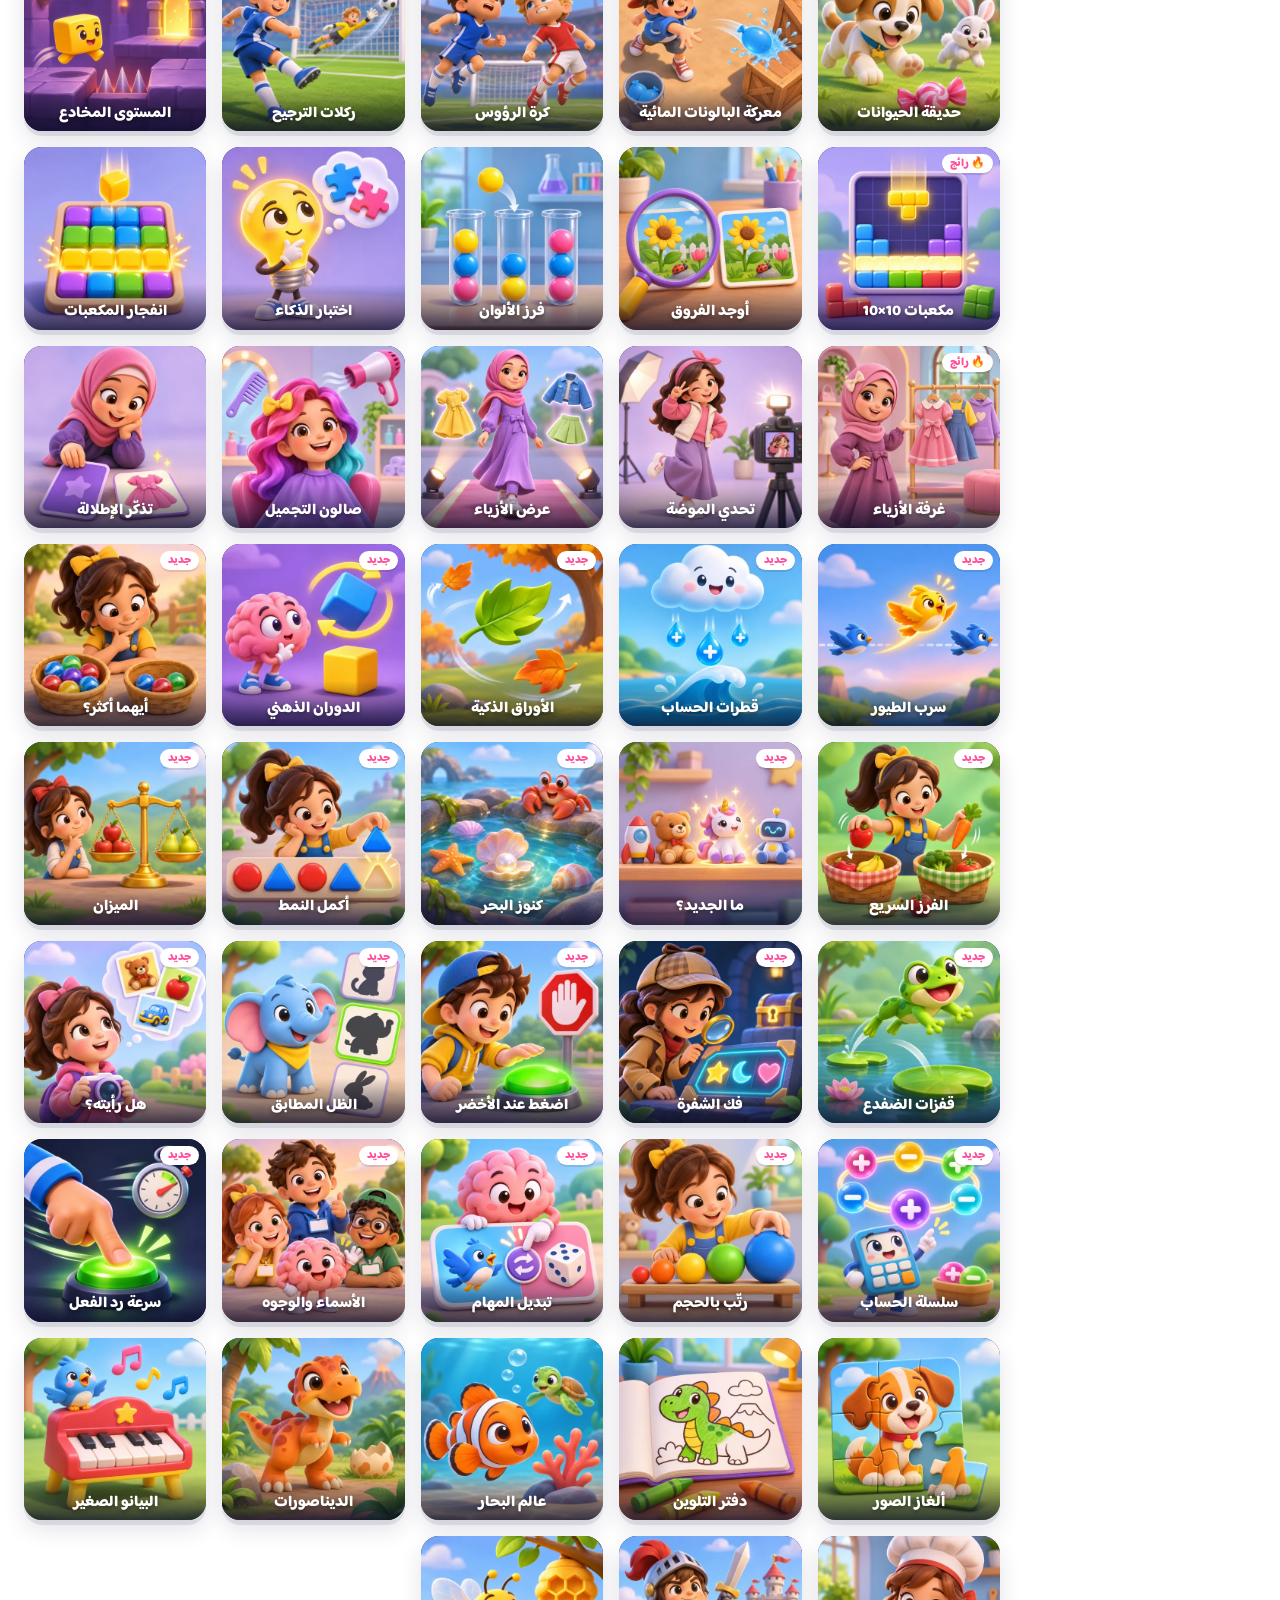
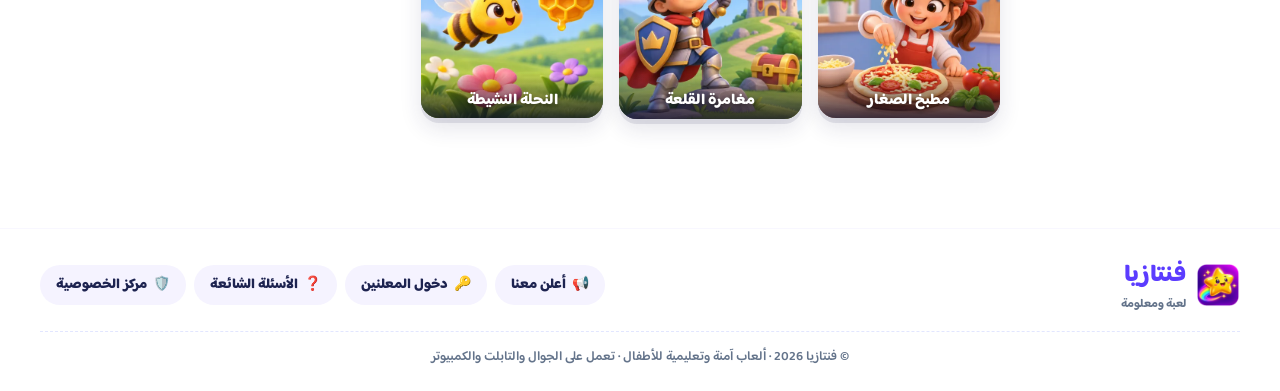
==== commit 715a8e9a: "السرعة: تخزين JS وCSS سنة في المتصفح (الرابط يتغير مع كل نشر)، والخط من خادم الموقع" ====
--- a/index.html
+++ b/index.html
@@ -11,9 +11,8 @@
 <link rel="icon" type="image/png" sizes="48x48" href="favicon.png">
 <link rel="icon" type="image/png" sizes="192x192" href="icon-192.png">
 <link rel="apple-touch-icon" href="apple-touch-icon.png">
-<link rel="preconnect" href="https://fonts.googleapis.com">
-<link rel="preconnect" href="https://fonts.gstatic.com" crossorigin>
-<link href="https://fonts.googleapis.com/css2?family=Baloo+Bhaijaan+2:wght@500;700;800&display=swap" rel="stylesheet">
+<link rel="preload" href="fonts/baloo-bhaijaan2-arabic.woff2" as="font" type="font/woff2" crossorigin>
+<link rel="stylesheet" href="css/fonts.css">
 <link rel="stylesheet" href="css/style.css?v=20261128s">
 </head>
 <body>
--- a/css/fonts.css
+++ b/css/fonts.css
@@ -0,0 +1,3 @@
+/* خط Baloo Bhaijaan 2 مستضاف على خادم الموقع (بدل Google Fonts) لتسريع التحميل. خط متغيّر يغطي الأوزان 500 إلى 800 */
+@font-face{font-family:'Baloo Bhaijaan 2';font-style:normal;font-weight:500 800;font-display:swap;src:url(../fonts/baloo-bhaijaan2-arabic.woff2) format('woff2');unicode-range:U+0600-06FF, U+0750-077F, U+0870-0891, U+0897-08E1, U+08E3-08FF, U+200C-200E, U+2010-2011, U+204F, U+2E41, U+FB50-FDFF, U+FE70-FE74, U+FE76-FEFC, U+102E0-102FB, U+10E60-10E7E, U+10EC2-10EC7, U+10EC9-10EEE, U+10EF0-10EFF, U+1EE00-1EE03, U+1EE05-1EE1F, U+1EE21-1EE22, U+1EE24, U+1EE27, U+1EE29-1EE32, U+1EE34-1EE37, U+1EE39, U+1EE3B, U+1EE42, U+1EE47, U+1EE49, U+1EE4B, U+1EE4D-1EE4F, U+1EE51-1EE52, U+1EE54, U+1EE57, U+1EE59, U+1EE5B, U+1EE5D, U+1EE5F, U+1EE61-1EE62, U+1EE64, U+1EE67-1EE6A, U+1EE6C-1EE72, U+1EE74-1EE77, U+1EE79-1EE7C, U+1EE7E, U+1EE80-1EE89, U+1EE8B-1EE9B, U+1EEA1-1EEA3, U+1EEA5-1EEA9, U+1EEAB-1EEBB, U+1EEF0-1EEF1}
+@font-face{font-family:'Baloo Bhaijaan 2';font-style:normal;font-weight:500 800;font-display:swap;src:url(../fonts/baloo-bhaijaan2-latin.woff2) format('woff2');unicode-range:U+0000-00FF, U+0131, U+0152-0153, U+02BB-02BC, U+02C6, U+02DA, U+02DC, U+0304, U+0308, U+0329, U+2000-206F, U+20AC, U+2122, U+2191, U+2193, U+2212, U+2215, U+FEFF, U+FFFD}
--- a/css/style.css
+++ b/css/style.css
@@ -945,3 +945,8 @@
   #grid>.fz-sp[data-slot=home_top].has-img .fz-sp-img img{height:120px;object-fit:cover}
   #grid>.fz-sp[data-slot=home_top].fz-sp-net .fz-sp-frame{height:120px!important}
 }
+
+/* عدد ألعاب كل تصنيف: رقم على اليسار بخلفية بيضاء ولون التصنيف */
+.cat-chip .cat-n,.cd-item .cat-n{margin-inline-start:auto;min-width:26px;height:22px;padding:0 7px;border-radius:99px;background:#fff;color:var(--c1);font-size:13px;font-weight:800;line-height:22px;text-align:center;box-shadow:0 2px 0 rgba(0,0,0,.12)}
+.cd-item .cat-n{font-size:14px;height:24px;line-height:24px;min-width:30px}
+.cat-chip .cat-n{filter:none}
